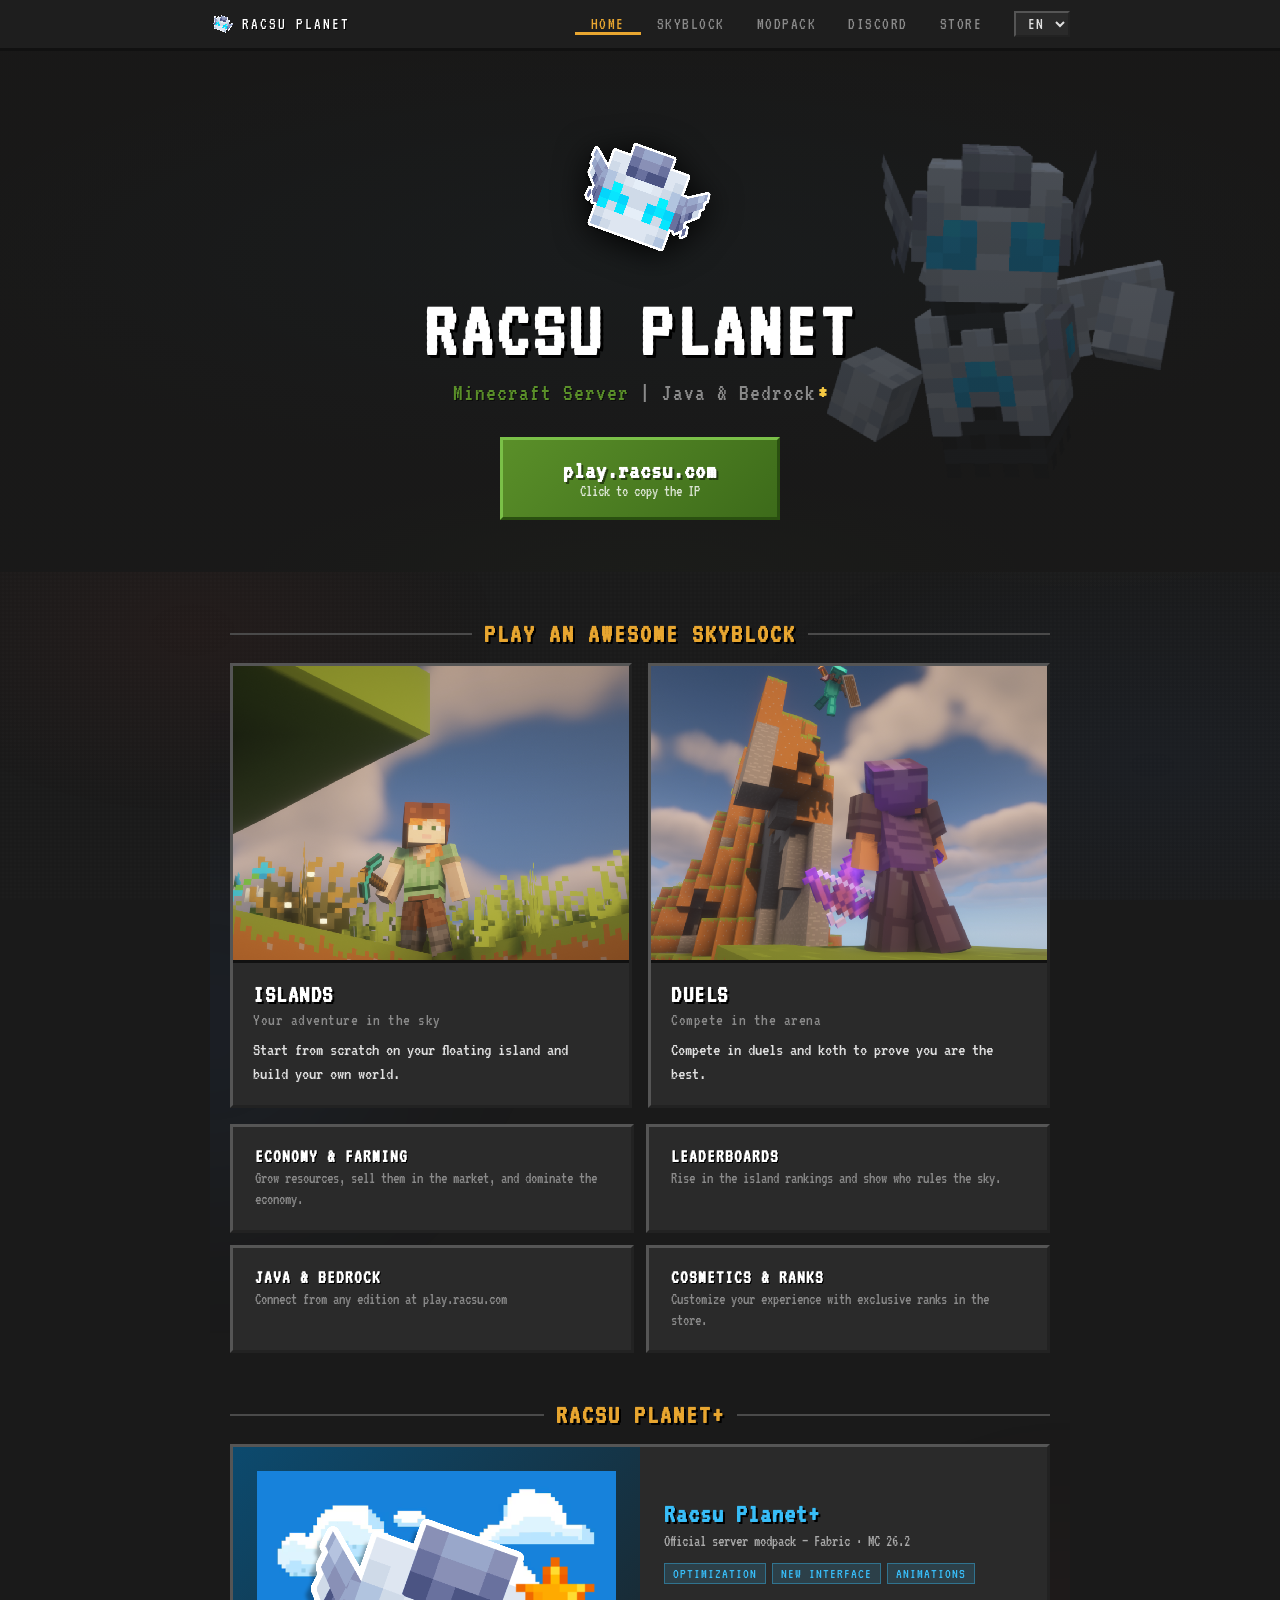
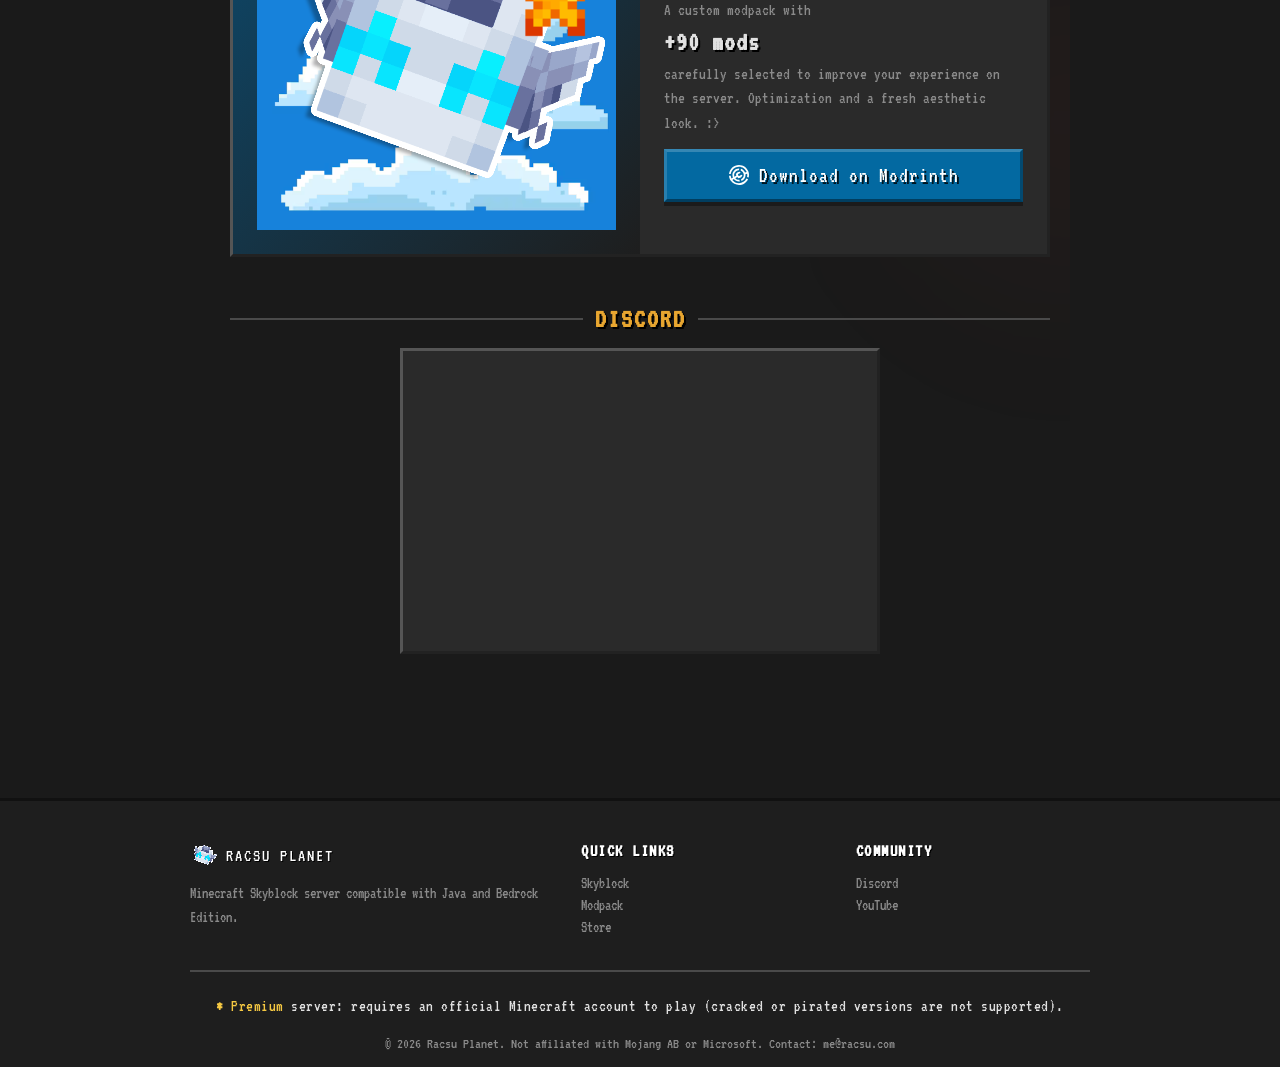
==== index.html @ 35516744 "Servidor-Premium" ====
<!DOCTYPE html>
<html lang="es">

<head>
  <meta charset="UTF-8">
  <meta name="viewport" content="width=device-width, initial-scale=1.0">
  <title>Racsu Planet</title>
  <meta name="description"
    content="Racsu Planet - Servidor de Minecraft Skyblock. Compatible con Java y Bedrock Edition.">
  <link rel="icon" href="resources/logo.png" type="image/png" sizes="32x32">
  <link href="https://fonts.googleapis.com/css2?family=VT323&display=swap" rel="stylesheet">

  <style>
    /* ─── MINECRAFT OREUI DESIGN SYSTEM ─── */
    :root {
      --ore-bg: #1a1a1a;
      --ore-panel: #2a2a2a;
      --ore-panel-light: #3a3a3a;
      --ore-panel-dark: #1e1e1e;
      --ore-border: #4a4a4a;
      --ore-border-dark: #111111;
      --ore-green: #5a8f29;
      --ore-green-hover: #6aaf32;
      --ore-green-dark: #3d6b1a;
      --ore-red: #c13b2a;
      --ore-red-hover: #d4483a;
      --ore-orange: #e8a630;
      --ore-gold: #f5c842;
      --ore-blue: #5865F2;
      --ore-sky: #38bdf8;
      --ore-sky-dark: #0ea5e9;
      --ore-text: #e0e0e0;
      --ore-text-dim: #8a8a8a;
      --ore-text-bright: #ffffff;
      --ore-shadow: rgba(0, 0, 0, 0.5);
    }

    html {
      scroll-behavior: smooth;
      scroll-padding-top: 60px;
      overflow-x: hidden;
      width: 100%;
    }

    * {
      margin: 0;
      padding: 0;
      box-sizing: border-box;
    }

    body {
      background: var(--ore-bg);
      color: var(--ore-text);
      font-family: 'VT323', monospace;
      min-height: 100vh;
      overflow-x: hidden;
      width: 100%;
      image-rendering: pixelated;
    }

    /* ─── PIXELATED GRID OVERLAY ─── */
    body::before {
      content: '';
      position: fixed;
      inset: 0;
      background:
        repeating-linear-gradient(0deg, transparent, transparent 2px, rgba(255, 255, 255, 0.008) 2px, rgba(255, 255, 255, 0.008) 4px),
        repeating-linear-gradient(90deg, transparent, transparent 2px, rgba(255, 255, 255, 0.008) 2px, rgba(255, 255, 255, 0.008) 4px);
      z-index: 0;
      pointer-events: none;
    }

    /* ─── AMBIENT COLOR GLOWS ─── */
    body::after {
      content: '';
      position: fixed;
      inset: 0;
      background:
        radial-gradient(ellipse 45% 35% at 10% 20%, rgba(56, 130, 248, 0.06) 0%, transparent 70%),
        radial-gradient(ellipse 40% 30% at 85% 45%, rgba(245, 200, 66, 0.05) 0%, transparent 70%),
        radial-gradient(ellipse 35% 30% at 15% 70%, rgba(220, 60, 40, 0.045) 0%, transparent 70%),
        radial-gradient(ellipse 50% 40% at 90% 85%, rgba(56, 130, 248, 0.04) 0%, transparent 70%);
      z-index: 0;
      pointer-events: none;
    }

    /* NAV BAR */
    .navbar {
      background: var(--ore-panel-dark);
      border-bottom: 3px solid var(--ore-border-dark);
      position: sticky;
      top: 0;
      z-index: 100;
    }

    .navbar-inner {
      display: flex;
      align-items: center;
      height: 48px;
      max-width: 900px;
      margin: 0 auto;
      padding: 0 20px;
    }

    .navbar-logo {
      display: flex;
      align-items: center;
      gap: 8px;
      padding: 0;
      text-decoration: none;
    }

    .navbar-logo img {
      width: 24px;
      height: 24px;
      object-fit: contain;
      image-rendering: pixelated;
    }

    .navbar-logo span {
      font-size: 1.05rem;
      color: var(--ore-text-bright);
      text-transform: uppercase;
      letter-spacing: 2px;
      text-shadow: 1px 1px 0 #000;
    }

    .nav-links {
      display: flex;
      align-items: center;
      gap: 0;
      margin-left: auto;
    }

    .nav-link {
      display: flex;
      align-items: center;
      padding: 0 16px;
      font-family: 'VT323', monospace;
      font-size: 1.05rem;
      color: var(--ore-text-dim);
      text-decoration: none;
      text-transform: uppercase;
      letter-spacing: 1.5px;
      border-bottom: 3px solid transparent;
      transition: color 0.1s, border-color 0.1s;
      margin-bottom: -3px;
    }

    .nav-link:hover {
      color: var(--ore-text-bright);
    }

    .nav-link.active {
      color: var(--ore-orange);
      border-bottom-color: var(--ore-orange);
    }



    /* HERO  */
    .hero {
      position: relative;
      z-index: 1;
      text-align: center;
      padding: 72px 20px 52px;
      overflow: hidden;
      animation: fadeIn .5s ease both;
      background: url('resources/banner.png') center center / cover no-repeat;
    }

    /* Dark overlay so text stays readable over the banner */
    .hero::before {
      content: '';
      position: absolute;
      inset: 0;
      background:
        linear-gradient(180deg, rgba(26, 26, 26, 0.55) 0%, rgba(26, 26, 26, 0.75) 100%),
        radial-gradient(ellipse 80% 60% at 50% 40%, rgba(56, 189, 248, 0.06) 0%, transparent 70%),
        radial-gradient(ellipse 50% 30% at 50% 100%, rgba(90, 143, 41, 0.1) 0%, transparent 60%);
      pointer-events: none;
      z-index: 0;
    }

    .hero>* {
      position: relative;
      z-index: 1;
    }

    .logo-wrap {
      display: inline-block;
      width: 150px;
      height: 150px;
      margin-bottom: 18px;
    }

    .logo-wrap img {
      width: 100%;
      height: 100%;
      object-fit: contain;
      filter: drop-shadow(0 4px 16px rgba(0, 0, 0, 0.9));
      animation: float 3.5s ease-in-out infinite;
    }

    @keyframes float {

      0%,
      100% {
        transform: translateY(0)
      }

      50% {
        transform: translateY(-8px)
      }
    }

    .hero h1 {
      font-size: clamp(3.2rem, 11vw, 5rem);
      text-transform: uppercase;
      color: var(--ore-text-bright);
      text-shadow: 3px 3px 0 #000, 1px 1px 0 #000;
      letter-spacing: 4px;
      line-height: 1;
    }

    .hero-mode {
      display: inline-block;
      margin-top: 10px;
      padding: 3px 12px;
      background: rgba(56, 189, 248, 0.15);
      border: 2px solid var(--ore-sky);
      color: var(--ore-sky);
      font-size: 1.2rem;
      text-transform: uppercase;
      letter-spacing: 3px;
      text-shadow: 1px 1px 0 rgba(0, 0, 0, 0.6);
    }

    .hero .tagline {
      font-size: 1.5rem;
      color: var(--ore-text-dim);
      margin-top: 10px;
      letter-spacing: 1px;
    }

    .hero .tagline .hl {
      color: var(--ore-green);
      text-shadow: 1px 1px 0 rgba(0, 0, 0, 0.5);
    }

    .hero .tagline .hl-star {
      color: var(--ore-gold);
      font-size: 1.4rem;
      margin-left: 2px;
      vertical-align: text-top;
      text-decoration: none;
      display: inline-block;
      cursor: pointer;
      line-height: 1;
      transition: transform 0.15s, color 0.15s;
    }

    .hero .tagline .hl-star:hover {
      color: #fff;
      transform: scale(1.25);
    }

    .footer-disclaimer {
      font-size: 1.05rem;
      color: var(--ore-text);
      margin-bottom: 10px;
      letter-spacing: 0.5px;
      line-height: 1.4;
      padding: 6px 12px;
      display: inline-block;
      border: 1px solid transparent;
      transition: background-color 0.3s, border-color 0.3s;
    }

    .footer-disclaimer:target {
      background: rgba(245, 200, 66, 0.1);
      border-color: rgba(245, 200, 66, 0.4);
      color: var(--ore-text-bright);
    }

    .hl-star {
      color: var(--ore-gold);
      font-weight: bold;
    }

    .hl-gold {
      color: var(--ore-gold);
    }

    /* ─── HERO CTA BUTTONS ─── */
    .hero-btns {
      display: flex;
      flex-direction: column;
      align-items: center;
      gap: 12px;
      margin-top: 32px;
    }

    /* ─── MINECRAFT BUTTONS ─── */
    .mc-btn {
      display: inline-flex;
      align-items: center;
      justify-content: center;
      gap: 10px;
      padding: 13px 28px;
      min-width: 280px;
      font-family: 'VT323', monospace;
      font-size: 1.35rem;
      color: var(--ore-text-bright);
      text-decoration: none;
      text-shadow: 2px 2px 0 rgba(0, 0, 0, 0.8);
      letter-spacing: 1px;
      cursor: pointer;
      border: 3px solid;
      border-top-color: rgba(255, 255, 255, 0.2);
      border-left-color: rgba(255, 255, 255, 0.15);
      border-right-color: rgba(0, 0, 0, 0.3);
      border-bottom-color: rgba(0, 0, 0, 0.4);
      box-shadow: 0 4px 0 rgba(0, 0, 0, 0.35);
      position: relative;
      transition: filter 0.1s, transform 0.1s, box-shadow 0.1s;
    }

    .mc-btn:hover {
      filter: brightness(1.2);
      transform: translateY(-1px);
      box-shadow: 0 5px 0 rgba(0, 0, 0, 0.35);
    }

    .mc-btn:hover::after {
      content: '';
      position: absolute;
      inset: -4px;
      border: 2px solid rgba(255, 255, 255, 0.55);
      pointer-events: none;
    }

    .mc-btn:active {
      transform: translateY(3px);
      box-shadow: 0 1px 0 rgba(0, 0, 0, 0.3);
    }

    .mc-btn svg {
      width: 20px;
      height: 20px;
      flex-shrink: 0;
    }

    .mc-btn.green {
      background: var(--ore-green);
    }

    .mc-btn.green:hover {
      background: var(--ore-green-hover);
    }


    .mc-btn.sky-btn {
      background: #0369a1;
    }

    .mc-btn.sky-btn:hover {
      background: #0284c7;
    }

    .btn-secondary {
      font-size: 1.1rem;
      color: var(--ore-text-dim);
      text-decoration: none;
      letter-spacing: 1px;
      text-transform: uppercase;
      transition: color 0.15s;
      display: inline-flex;
      align-items: center;
      gap: 6px;
    }

    .btn-secondary:hover {
      color: var(--ore-text);
    }

    /* ─── PAGE WRAPPER ─── */
    .page-body {
      position: relative;
      z-index: 1;
      max-width: 860px;
      margin: 0 auto;
      padding: 0 20px 72px;
      overflow-x: hidden;
    }

    /* Scrolling gradient accents on the page content */
    .page-body::before,
    .page-body::after {
      content: '';
      position: absolute;
      width: 500px;
      height: 500px;
      border-radius: 50%;
      pointer-events: none;
      z-index: -1;
      filter: blur(80px);
    }

    .page-body::before {
      top: 200px;
      left: -250px;
      background: radial-gradient(circle, rgba(56, 130, 248, 0.08) 0%, transparent 70%);
    }

    .page-body::after {
      top: 900px;
      right: -250px;
      background: radial-gradient(circle, rgba(220, 60, 40, 0.06) 0%, transparent 70%);
    }

    /* ─── SECTION ─── */
    .section {
      margin-top: 48px;
      animation: fadeIn .5s ease both;
    }

    .section-header {
      display: flex;
      align-items: center;
      gap: 12px;
      margin-bottom: 16px;
    }

    .section-header .line {
      flex: 1;
      height: 2px;
      background: var(--ore-border);
    }

    .section-header h2 {
      font-size: 1.7rem;
      text-transform: uppercase;
      color: var(--ore-orange);
      text-shadow: 2px 2px 0 #000;
      letter-spacing: 2px;
      white-space: nowrap;
    }

    /* ─── ORE PANEL ─── */
    .ore-panel {
      background: var(--ore-panel);
      border: 3px solid var(--ore-border);
      border-top-color: #555;
      border-left-color: #555;
      border-right-color: #222;
      border-bottom-color: #222;
      position: relative;
    }

    .ore-panel::before {
      content: '';
      position: absolute;
      inset: 0;
      border: 1px solid rgba(255, 255, 255, 0.04);
      pointer-events: none;
    }

    /* ─── CONNECT CARD ─── */
    .connect-card {
      background: linear-gradient(135deg, var(--ore-green) 0%, var(--ore-green-dark) 100%);
      border: 3px solid;
      border-top-color: #7ac048;
      border-left-color: #7ac048;
      border-right-color: #2a5010;
      border-bottom-color: #2a5010;
      padding: 18px 22px;
      width: min(100%, 280px);
      display: flex;
      align-items: center;
      justify-content: center;
      gap: 16px;
      cursor: copy;
      position: relative;
      transition: filter 0.15s;
    }

    .connect-card:hover {
      filter: brightness(1.08);
    }

    .connect-card:hover::after {
      content: '';
      position: absolute;
      inset: -2px;
      border: 2px solid rgba(255, 255, 255, 0.5);
      pointer-events: none;
    }

    .connect-card .cc-icon {
      width: 52px;
      height: 52px;
      background: rgba(0, 0, 0, 0.25);
      border: 2px solid rgba(0, 0, 0, 0.3);
      display: flex;
      align-items: center;
      justify-content: center;
      flex-shrink: 0;
    }

    .connect-card .cc-icon svg {
      width: 28px;
      height: 28px;
      color: #fff;
    }

    .connect-card .cc-info {
      text-align: center;
    }

    .connect-card .cc-info strong {
      display: block;
      align-items: center;
      font-size: 1.6rem;
      color: #fff;
      text-shadow: 2px 2px 0 rgba(0, 0, 0, 0.5);
      letter-spacing: 1px;
    }

    .connect-card .cc-info span {
      font-size: 1rem;
      color: rgba(255, 255, 255, 0.8);
    }

    .mc-tooltip {
      text-align: center;
      font-size: 1rem;
      color: var(--ore-text-dim);
      margin-top: 10px;
      letter-spacing: 0.5px;
    }

    /* ─── FEATURES GRID (2-col on desktop) ─── */
    .main-features-grid {
      display: grid;
      grid-template-columns: 1fr 1fr;
      gap: 16px;
      margin-bottom: 16px;
    }

    @media(max-width: 768px) {
      .main-features-grid {
        grid-template-columns: 1fr;
      }
    }

    .main-feat-card {
      background: var(--ore-panel);
      border: 3px solid;
      border-top-color: #555;
      border-left-color: #555;
      border-right-color: #222;
      border-bottom-color: #222;
      padding: 0;
      display: flex;
      flex-direction: column;
      overflow: hidden;
      transition: transform 0.2s, filter 0.2s;
      position: relative;
    }

    .main-feat-card:hover {
      transform: translateY(-2px);
      filter: brightness(1.08);
    }

    .main-feat-card:hover::after {
      content: '';
      position: absolute;
      inset: -4px;
      border: 2px solid rgba(255, 255, 255, 0.45);
      pointer-events: none;
    }

    .main-feat-image {
      width: 100%;
      height: auto;
      aspect-ratio: 4/3;
      flex-shrink: 0;
      border-bottom: 3px solid var(--ore-border-dark);
      background: #111;
      overflow: hidden;
    }

    .main-feat-image img {
      width: 100%;
      height: 100%;
      object-fit: cover;
      object-position: center;
      transition: transform 0.3s;
    }

    .main-feat-card:hover .main-feat-image img {
      transform: scale(1.05);
    }

    .main-feat-text {
      padding: 18px 20px;
      display: flex;
      flex-direction: column;
      gap: 2px;
    }

    .main-feat-text strong {
      display: block;
      font-size: 1.6rem;
      color: var(--ore-text-bright);
      text-transform: uppercase;
      letter-spacing: 1.5px;
      text-shadow: 2px 2px 0 #000;
      line-height: 1.1;
    }

    .main-feat-subtitle {
      display: block;
      font-size: 1.05rem;
      color: var(--ore-text-dim);
      letter-spacing: 0.5px;
      line-height: 1.1;
      margin-bottom: 6px;
    }

    .main-feat-desc {
      display: block;
      font-size: 1.15rem;
      color: var(--ore-text);
      line-height: 1.35;
    }

    @media(max-width: 600px) {
      .main-feat-image {
        aspect-ratio: 4/3;
      }
    }

    .features-grid {
      display: grid;
      grid-template-columns: 1fr 1fr;
      gap: 12px;
    }

    @media(max-width:560px) {
      .features-grid {
        grid-template-columns: 1fr;
      }
    }

    .feat-card {
      background: var(--ore-panel);
      border: 3px solid;
      border-top-color: #555;
      border-left-color: #555;
      border-right-color: #222;
      border-bottom-color: #222;
      padding: 20px 22px;
      display: flex;
      align-items: flex-start;
      gap: 0;
    }

    .feat-icon {
      width: 40px;
      height: 40px;
      flex-shrink: 0;
      display: flex;
      align-items: center;
      justify-content: center;
      background: rgba(0, 0, 0, 0.25);
      border: 2px solid rgba(255, 255, 255, 0.06);
      font-size: 1.3rem;
    }

    .feat-text strong {
      display: block;
      font-size: 1.2rem;
      color: var(--ore-text-bright);
      text-transform: uppercase;
      letter-spacing: 1px;
      text-shadow: 1px 1px 0 #000;
    }

    .feat-text span {
      display: block;
      font-size: 1rem;
      color: var(--ore-text-dim);
      margin-top: 2px;
      line-height: 1.3;
    }

    /* ─── MODPACK CARD ─── */
    .modpack-card {
      background: var(--ore-panel);
      border: 3px solid;
      border-top-color: #555;
      border-left-color: #555;
      border-right-color: #222;
      border-bottom-color: #222;
      overflow: hidden;
      display: grid;
      grid-template-columns: 1fr 1fr;
    }

    @media(max-width:600px) {
      .modpack-card {
        grid-template-columns: 1fr;
      }
    }

    .modpack-image {
      position: relative;
      overflow: hidden;
      background: linear-gradient(135deg, #0c4a6e 0%, #1e1e1e 100%);
      min-height: 240px;
    }

    .modpack-image img {
      width: 100%;
      height: 100%;
      object-fit: contain;
      image-rendering: pixelated;
      display: block;
      padding: 24px;
    }

    .modpack-content {
      padding: 24px;
      display: flex;
      flex-direction: column;
      justify-content: center;
      gap: 14px;
    }

    .modpack-content strong {
      display: block;
      font-size: 1.7rem;
      color: var(--ore-sky);
      text-shadow: 2px 2px 0 #000;
      letter-spacing: 1px;
    }

    .modpack-content .modpack-subtitle {
      font-size: 1rem;
      color: rgba(255, 255, 255, 0.6);
      display: block;
      margin-top: -8px;
    }

    .modpack-tags {
      display: flex;
      flex-wrap: wrap;
      gap: 6px;
    }

    .modpack-tag {
      display: inline-block;
      padding: 2px 8px;
      background: rgba(56, 189, 248, 0.15);
      border: 1px solid rgba(56, 189, 248, 0.4);
      color: var(--ore-sky);
      font-size: 0.9rem;
      text-transform: uppercase;
      letter-spacing: 1px;
    }

    .modpack-content p {
      font-size: 1.05rem;
      color: var(--ore-text-dim);
      line-height: 1.45;
    }

    .modpack-content .mc-btn {
      min-width: unset;
      width: 100%;
    }

    /* ─── DISCORD SECTION ─── */
    .discord-layout {
      display: flex;
      justify-content: center;
      max-width: 100%;
      margin: 0 auto;
    }

    .discord-embed-wrap {
      width: 100%;
      max-width: 480px;
      background: var(--ore-panel);
      border: 3px solid;
      border-top-color: #555;
      border-left-color: #555;
      border-right-color: #222;
      border-bottom-color: #222;
      overflow: hidden;
    }

    .discord-embed-wrap iframe {
      width: 100%;
      height: 300px;
      border: none;
      display: block;
    }

    /* ─── FOOTER ─── */
    .site-footer {
      position: relative;
      z-index: 2;
      background: var(--ore-panel-dark);
      border-top: 3px solid var(--ore-border-dark);
      margin-top: 72px;
      padding: 40px 20px 0;
    }

    .footer-inner {
      max-width: 900px;
      margin: 0 auto;
      display: grid;
      grid-template-columns: 1.5fr 1fr 1fr;
      gap: 40px;
    }

    @media(max-width:768px) {
      .footer-inner {
        grid-template-columns: 1fr;
        gap: 28px;
      }
    }

    .footer-brand {
      display: flex;
      flex-direction: column;
      gap: 12px;
    }

    .footer-logo {
      display: flex;
      align-items: center;
      gap: 8px;
      text-decoration: none;
    }

    .footer-logo img {
      width: 28px;
      height: 28px;
      object-fit: contain;
      image-rendering: pixelated;
    }

    .footer-logo span {
      font-size: 1.15rem;
      color: var(--ore-text-bright);
      text-transform: uppercase;
      letter-spacing: 2px;
      text-shadow: 1px 1px 0 #000;
    }

    .footer-brand p {
      font-size: 1rem;
      color: var(--ore-text-dim);
      line-height: 1.5;
    }

    .footer-col h3 {
      font-size: 1.15rem;
      color: var(--ore-text-bright);
      text-transform: uppercase;
      letter-spacing: 1.5px;
      text-shadow: 1px 1px 0 #000;
      margin-bottom: 12px;
    }

    .footer-col a {
      display: block;
      font-size: 1rem;
      color: var(--ore-text-dim);
      text-decoration: none;
      padding: 3px 0;
      transition: color 0.15s;
    }

    .footer-col a:hover {
      color: var(--ore-green);
    }

    .footer-bottom {
      max-width: 900px;
      margin: 0 auto;
      margin-top: 32px;
      padding: 16px 0;
      border-top: 2px solid var(--ore-border);
      text-align: center;
      font-size: 0.95rem;
      color: var(--ore-text-dim);
    }

    /* ─── ANIMATIONS ─── */
    @keyframes fadeIn {
      from {
        opacity: 0;
        transform: translateY(12px);
      }

      to {
        opacity: 1;
        transform: translateY(0);
      }
    }

    .delay-1 {
      animation-delay: .1s;
    }

    .delay-2 {
      animation-delay: .2s;
    }

    .delay-3 {
      animation-delay: .3s;
    }

    .delay-4 {
      animation-delay: .4s;
    }

    .delay-5 {
      animation-delay: .5s;
    }

    /* ─── RESPONSIVE NAV ─── */
    @media(max-width:620px) {
      .nav-links .nav-link {
        padding: 0 8px;
        font-size: 0.9rem;
      }

      .hero {
        padding: 52px 16px 36px;
      }

      .mc-btn {
        min-width: 240px;
        font-size: 1.2rem;
      }

      .modpack-stats {
        gap: 14px;
      }

      .section-header h2 {
        font-size: 1.35rem;
        white-space: normal;
        text-align: center;
      }
    }

    @media(max-width:540px) {
      .nav-links {
        display: none;
      }
    }

    /* ─── LANGUAGE SELECTOR ─── */
    .lang-selector-container {
      display: flex;
      align-items: center;
      margin-left: 16px;
    }

    .lang-select {
      background: var(--ore-panel);
      border: 2px solid var(--ore-border);
      border-top-color: #555;
      border-left-color: #555;
      border-right-color: #222;
      border-bottom-color: #222;
      color: var(--ore-text);
      font-family: 'VT323', monospace;
      font-size: 1.05rem;
      padding: 2px 8px;
      cursor: pointer;
      outline: none;
      text-transform: uppercase;
      letter-spacing: 1px;
      transition: border-color 0.1s, background-color 0.1s;
    }

    .lang-select:hover {
      border-color: var(--ore-orange);
      background: var(--ore-panel-light);
      color: var(--ore-text-bright);
    }

    .lang-select:focus {
      border-color: var(--ore-gold);
    }

    .lang-select option {
      background: var(--ore-panel-dark);
      color: var(--ore-text);
    }

    @media(max-width:540px) {
      .lang-selector-container {
        margin-left: auto;
      }
    }
  </style>
</head>

<body>

  <!-- ═══ NAVBAR ═══ -->
  <nav class="navbar">
    <div class="navbar-inner">
      <a class="navbar-logo" href="#">
        <img src="resources/logo.png" alt="Racsu Planet">
        <span>Racsu Planet</span>
      </a>
      <div class="nav-links">
        <a class="nav-link active" href="#" data-i18n="nav_home">Inicio</a>
        <a class="nav-link" href="#skyblock" data-i18n="nav_skyblock">Skyblock</a>
        <a class="nav-link" href="#modpack" data-i18n="nav_modpack">Modpack</a>
        <a class="nav-link" href="#discord" data-i18n="nav_discord">Discord</a>
        <a class="nav-link" href="https://tienda.racsu.com" target="_blank" data-i18n="nav_store">Tienda</a>
      </div>
      <div class="lang-selector-container">
        <select id="lang-select" class="lang-select" onchange="changeLanguage(this.value)"
          aria-label="Language selector">
          <option value="es">ES</option>
          <option value="en">EN</option>
          <option value="pt">PT</option>
        </select>
      </div>
    </div>
  </nav>

  <!-- ═══ HERO ═══ -->
  <div class="hero">
    <div class="logo-wrap">
      <img src="resources/logo.png" alt="Logo Racsu Planet">
    </div>
    <h1>Racsu Planet</h1>
    <p class="tagline" data-i18n="hero_tagline" data-i18n-html="true"><span class="hl">Servidor de Minecraft</span> |
      Java &amp; Bedrock<a href="#disclaimer" class="hl-star" title="Ver aclaración">*</a></p>

    <div class="hero-btns">
      <div class="connect-card" onclick="copyIP()" id="connect-card">
        <div class="cc-info">
          <strong>play.racsu.com</strong>
          <span id="ip-text" data-i18n="hero_ip_text">Click para copiar la IP</span>
        </div>
      </div>
    </div>
  </div>

  <!-- ═══ PAGE BODY ═══ -->
  <div class="page-body">

    <!-- ═══ SKYBLOCK FEATURES ═══ -->
    <div class="section delay-1" id="skyblock" style="animation: fadeIn .5s .1s ease both;">
      <div class="section-header">
        <span class="line"></span>
        <h2 data-i18n="skyblock_title">Juega un Skyblock Asombroso</h2>
        <span class="line"></span>
      </div>

      <!-- Main Game Modes (Islas & Duelos) -->
      <div class="main-features-grid">
        <div class="main-feat-card">
          <div class="main-feat-image">
            <img src="resources/islas.png" alt="Islas">
          </div>
          <div class="main-feat-text">
            <strong data-i18n="feat_islands_title">Islas</strong>
            <span class="main-feat-subtitle" data-i18n="feat_islands_subtitle">Tu aventura en el cielo</span>
            <span class="main-feat-desc" data-i18n="feat_islands_desc">Empieza desde cero en tu isla flotante y
              construye tu propio mundo.</span>
          </div>
        </div>

        <div class="main-feat-card">
          <div class="main-feat-image">
            <img src="resources/duelos.png" alt="Duelos">
          </div>
          <div class="main-feat-text">
            <strong data-i18n="feat_duels_title">Duelos</strong>
            <span class="main-feat-subtitle" data-i18n="feat_duels_subtitle">Compite en la arena</span>
            <span class="main-feat-desc" data-i18n="feat_duels_desc">Compite en los duelos y en el koth para demostrar
              que eres el mejor.</span>
          </div>
        </div>
      </div>

      <!-- Other Features -->
      <div class="features-grid">
        <div class="feat-card">
          <div class="feat-text">
            <strong data-i18n="feat_grid1_title">Economía y Farming</strong>
            <span data-i18n="feat_grid1_desc">Cultiva recursos, vendelos en el mercado y domina la economía.</span>
          </div>
        </div>
        <div class="feat-card">
          <div class="feat-text">
            <strong data-i18n="feat_grid2_title">Clasificaciones</strong>
            <span data-i18n="feat_grid2_desc">Sube en el ranking de islas y demuestra quién manda en el cielo.</span>
          </div>
        </div>
        <div class="feat-card">
          <div class="feat-text">
            <strong data-i18n="feat_grid3_title">Java & Bedrock</strong>
            <span data-i18n="feat_grid3_desc">Conectate desde cualquier edición en play.racsu.com</span>
          </div>
        </div>
        <div class="feat-card">
          <div class="feat-text">
            <strong data-i18n="feat_grid4_title">Cosméticos y Rangos</strong>
            <span data-i18n="feat_grid4_desc">Personaliza tu experiencia con rangos exclusivos en la tienda.</span>
          </div>
        </div>
      </div>
    </div>
    <!-- ═══ MODPACK ═══ -->
    <div class="section delay-3" id="modpack" style="animation: fadeIn .5s .3s ease both;">
      <div class="section-header">
        <span class="line"></span>
        <h2>Racsu Planet+</h2>
        <span class="line"></span>
      </div>

      <div class="modpack-card">
        <div class="modpack-image">
          <img src="resources/logoMDR.png" alt="Racsu Planet+ icon">
        </div>
        <div class="modpack-content">
          <strong>Racsu Planet+</strong>
          <span class="modpack-subtitle" data-i18n="modpack_subtitle">Modpack oficial del servidor — Fabric · MC
            26.2</span>
          <div class="modpack-tags">
            <span class="modpack-tag" data-i18n="modpack_tag_opt">Optimización</span>
            <span class="modpack-tag" data-i18n="modpack_tag_ui">Nueva Interfaz</span>
            <span class="modpack-tag" data-i18n="modpack_tag_anim">Animaciones</span>
          </div>
          <p data-i18n="modpack_desc" data-i18n-html="true">
            Un pack de mods personalizado con <strong style="color:var(--ore-text);">+90 mods</strong> cuidadosamente
            seleccionados para mejorar tu experiencia en el servidor. Optimizacion y una refrescada estetica. :>
          </p>
          <a class="mc-btn sky-btn" href="https://modrinth.com/modpack/racsu-planet" target="_blank">
            <img src="resources/modrinth.svg" alt="Modrinth" width="20" height="20"
              style="filter:brightness(0) invert(1); flex-shrink:0;">
            <span data-i18n="modpack_download_text">Descargar en Modrinth</span>
          </a>
        </div>
      </div>
    </div>

    <!-- ═══ DISCORD ═══ -->
    <div class="section delay-4" id="discord" style="animation: fadeIn .5s .4s ease both;">
      <div class="section-header">
        <span class="line"></span>
        <h2>Discord</h2>
        <span class="line"></span>
      </div>

      <div class="discord-layout">
        <!-- Widget embed -->
        <div class="discord-embed-wrap">
          <iframe src="https://discord.com/widget?id=1261810581304770610&theme=dark" allowtransparency="true"
            frameborder="0" sandbox="allow-popups allow-popups-to-escape-sandbox allow-same-origin allow-scripts"
            title="Discord de Racsu Planet" data-i18n-title="discord_iframe_title"></iframe>
        </div>
      </div>
    </div>

  </div>

  </div><!-- /page-body -->

  <!-- ═══ FOOTER ═══ -->
  <footer class="site-footer">
    <div class="footer-inner">
      <div class="footer-brand">
        <a class="footer-logo" href="#">
          <img src="resources/logo.png" alt="Racsu Planet">
          <span>Racsu Planet</span>
        </a>
        <p data-i18n="footer_brand_desc">Servidor de Minecraft Skyblock compatible con Java y Bedrock Edition.</p>
      </div>
      <div class="footer-col">
        <h3 data-i18n="footer_links_title">Links Rápidos</h3>
        <a href="#skyblock" data-i18n="nav_skyblock">Skyblock</a>
        <a href="#modpack" data-i18n="nav_modpack">Modpack</a>
        <a href="https://tienda.racsu.com" target="_blank" data-i18n="nav_store">Tienda</a>
      </div>
      <div class="footer-col">
        <h3 data-i18n="footer_community_title">Comunidad</h3>
        <a href="https://discord.racsu.com" target="_blank">Discord</a>
        <a href="https://www.youtube.com/@RacsuPlanet" target="_blank">YouTube</a>
      </div>
    </div>
    <div class="footer-bottom">
      <p class="footer-disclaimer" id="disclaimer" data-i18n="footer_disclaimer" data-i18n-html="true"><span class="hl-star">*</span> Servidor <span class="hl-gold">Premium</span>: requiere una cuenta legal de Minecraft para jugar (no compatible con versiones crackeadas o pirateadas).</p>
      <p data-i18n="footer_copyright">© 2026 Racsu Planet. No afiliado con Mojang AB ni Microsoft. Contacto: me@racsu.com</p>
    </div>
  </footer>

  <script>
    const translations = {
      es: {
        meta_desc: "Racsu Planet - Servidor de Minecraft Skyblock. Compatible con Java y Bedrock Edition.",
        nav_home: "Inicio",
        nav_skyblock: "Skyblock",
        nav_modpack: "Modpack",
        nav_discord: "Discord",
        nav_store: "Tienda",
        hero_tagline: '<span class="hl">Servidor de Minecraft</span> | Java & Bedrock<a href="#disclaimer" class="hl-star" title="Ver aclaración">*</a>',
        hero_ip_text: "Click para copiar la IP",
        skyblock_title: "Juega un Skyblock Asombroso",
        feat_islands_title: "Islas",
        feat_islands_subtitle: "Tu aventura en el cielo",
        feat_islands_desc: "Empieza desde cero en tu isla flotante y construye tu propio mundo.",
        feat_duels_title: "Duelos",
        feat_duels_subtitle: "Compite en la arena",
        feat_duels_desc: "Compite en los duelos y en el koth para demostrar que eres el mejor.",
        feat_grid1_title: "Economía y Farming",
        feat_grid1_desc: "Cultiva recursos, vendelos en el mercado y domina la economía.",
        feat_grid2_title: "Clasificaciones",
        feat_grid2_desc: "Sube en el ranking de islas y demuestra quién manda en el cielo.",
        feat_grid3_title: "Java & Bedrock",
        feat_grid3_desc: "Conectate desde cualquier edición en play.racsu.com",
        feat_grid4_title: "Cosméticos y Rangos",
        feat_grid4_desc: "Personaliza tu experiencia con rangos exclusivos en la tienda.",
        modpack_subtitle: "Modpack oficial del servidor — Fabric · MC 26.2",
        modpack_tag_opt: "Optimización",
        modpack_tag_ui: "Nueva Interfaz",
        modpack_tag_anim: "Animaciones",
        modpack_desc: 'Un pack de mods personalizado con <strong style="color:var(--ore-text);">+90 mods</strong> cuidadosamente seleccionados para mejorar tu experiencia en el servidor. Optimizacion y una refrescada estetica. :>',
        modpack_download_text: "Descargar en Modrinth",
        discord_iframe_title: "Discord de Racsu Planet",
        footer_brand_desc: "Servidor de Minecraft Skyblock compatible con Java y Bedrock Edition.",
        footer_links_title: "Links Rápidos",
        footer_community_title: "Comunidad",
        footer_disclaimer: '<span class="hl-star">*</span> Servidor <span class="hl-gold">Premium</span>: requiere una cuenta legal de Minecraft para jugar (no compatible con versiones crackeadas o pirateadas).',
        footer_copyright: "© 2026 Racsu Planet. No afiliado con Mojang AB ni Microsoft. Contacto: me@racsu.com"
      },
      en: {
        meta_desc: "Racsu Planet - Minecraft Skyblock Server. Compatible with Java & Bedrock Edition.",
        nav_home: "Home",
        nav_skyblock: "Skyblock",
        nav_modpack: "Modpack",
        nav_discord: "Discord",
        nav_store: "Store",
        hero_tagline: '<span class="hl">Minecraft Server</span> | Java & Bedrock<a href="#disclaimer" class="hl-star" title="View clarification">*</a>',
        hero_ip_text: "Click to copy the IP",
        skyblock_title: "Play an Awesome Skyblock",
        feat_islands_title: "Islands",
        feat_islands_subtitle: "Your adventure in the sky",
        feat_islands_desc: "Start from scratch on your floating island and build your own world.",
        feat_duels_title: "Duels",
        feat_duels_subtitle: "Compete in the arena",
        feat_duels_desc: "Compete in duels and koth to prove you are the best.",
        feat_grid1_title: "Economy & Farming",
        feat_grid1_desc: "Grow resources, sell them in the market, and dominate the economy.",
        feat_grid2_title: "Leaderboards",
        feat_grid2_desc: "Rise in the island rankings and show who rules the sky.",
        feat_grid3_title: "Java & Bedrock",
        feat_grid3_desc: "Connect from any edition at play.racsu.com",
        feat_grid4_title: "Cosmetics & Ranks",
        feat_grid4_desc: "Customize your experience with exclusive ranks in the store.",
        modpack_subtitle: "Official server modpack — Fabric · MC 26.2",
        modpack_tag_opt: "Optimization",
        modpack_tag_ui: "New Interface",
        modpack_tag_anim: "Animations",
        modpack_desc: 'A custom modpack with <strong style="color:var(--ore-text);">+90 mods</strong> carefully selected to improve your experience on the server. Optimization and a fresh aesthetic look. :>',
        modpack_download_text: "Download on Modrinth",
        discord_iframe_title: "Racsu Planet Discord",
        footer_brand_desc: "Minecraft Skyblock server compatible with Java and Bedrock Edition.",
        footer_links_title: "Quick Links",
        footer_community_title: "Community",
        footer_disclaimer: '<span class="hl-star">*</span> <span class="hl-gold">Premium</span> server: requires an official Minecraft account to play (cracked or pirated versions are not supported).',
        footer_copyright: "© 2026 Racsu Planet. Not affiliated with Mojang AB or Microsoft. Contact: me@racsu.com"
      },
      pt: {
        meta_desc: "Racsu Planet - Servidor de Minecraft Skyblock. Compatível com Java e Bedrock Edition.",
        nav_home: "Início",
        nav_skyblock: "Skyblock",
        nav_modpack: "Modpack",
        nav_discord: "Discord",
        nav_store: "Loja",
        hero_tagline: '<span class="hl">Servidor de Minecraft</span> | Java & Bedrock<a href="#disclaimer" class="hl-star" title="Ver esclarecimento">*</a>',
        hero_ip_text: "Clique para copiar o IP",
        skyblock_title: "Jogue um Skyblock Incrível",
        feat_islands_title: "Ilhas",
        feat_islands_subtitle: "Sua aventura no céu",
        feat_islands_desc: "Comece do zero em sua ilha flutuante e construa seu próprio mundo.",
        feat_duels_title: "Duelos",
        feat_duels_subtitle: "Compita na arena",
        feat_duels_desc: "Compita em duelos e koth para provar que você é o melhor.",
        feat_grid1_title: "Economia e Farming",
        feat_grid1_desc: "Cultive recursos, venda-os no mercado e domine a economia.",
        feat_grid2_title: "Classificações",
        feat_grid2_desc: "Suba no ranking de ilhas e mostre quem manda no céu.",
        feat_grid3_title: "Java & Bedrock",
        feat_grid3_desc: "Conecte-se de cualquier edição em play.racsu.com",
        feat_grid4_title: "Cosméticos e Cargos",
        feat_grid4_desc: "Personalize sua experiência com cargos exclusivos na loja.",
        modpack_subtitle: "Modpack oficial del servidor — Fabric · MC 26.2",
        modpack_tag_opt: "Otimização",
        modpack_tag_ui: "Nova Interface",
        modpack_tag_anim: "Animações",
        modpack_desc: 'Um pack de mods personalizado com <strong style="color:var(--ore-text);">+90 mods</strong> cuidadosamente selecionados para melhorar sua experiência no servidor. Otimização e um visual estético renovado. :>',
        modpack_download_text: "Baixar no Modrinth",
        discord_iframe_title: "Discord do Racsu Planet",
        footer_brand_desc: "Servidor de Minecraft Skyblock compatível com Java e Bedrock Edition.",
        footer_links_title: "Links Rápidos",
        footer_community_title: "Comunidade",
        footer_disclaimer: '<span class="hl-star">*</span> Servidor <span class="hl-gold">Premium</span>: requer uma conta oficial de Minecraft para jogar (não compatível com versões piratas ou crackeadas).',
        footer_copyright: "© 2026 Racsu Planet. Não afiliado à Mojang AB ou Microsoft. Contato: me@racsu.com"
      }
    };

    const ipTexts = {
      es: { copied: "¡IP Copiada! ✔" },
      en: { copied: "IP Copied! ✔" },
      pt: { copied: "IP Copiado! ✔" }
    };

    function detectLanguage() {
      const saved = localStorage.getItem('preferred-lang');
      if (saved && ['es', 'en', 'pt'].includes(saved)) {
        return saved;
      }

      const browserLang = (navigator.language || navigator.userLanguage || 'es').toLowerCase();
      if (browserLang.startsWith('pt')) return 'pt';
      if (browserLang.startsWith('en')) return 'en';
      if (browserLang.startsWith('es')) return 'es';
      return 'es';
    }

    function updateLanguage(lang) {
      document.documentElement.lang = lang;
      localStorage.setItem('preferred-lang', lang);

      const select = document.getElementById('lang-select');
      if (select) select.value = lang;

      document.querySelectorAll('[data-i18n]').forEach(el => {
        const key = el.getAttribute('data-i18n');
        if (translations[lang] && translations[lang][key]) {
          if (el.hasAttribute('data-i18n-html')) {
            el.innerHTML = translations[lang][key];
          } else {
            el.textContent = translations[lang][key];
          }
        }
      });

      document.querySelectorAll('[data-i18n-title]').forEach(el => {
        const key = el.getAttribute('data-i18n-title');
        if (translations[lang] && translations[lang][key]) {
          el.setAttribute('title', translations[lang][key]);
        }
      });

      const descMeta = document.querySelector('meta[name="description"]');
      if (descMeta && translations[lang]['meta_desc']) {
        descMeta.setAttribute('content', translations[lang]['meta_desc']);
      }
    }

    function changeLanguage(lang) {
      updateLanguage(lang);
    }

    function copyIP() {
      const ip = "play.racsu.com";
      const currentLang = detectLanguage();
      navigator.clipboard.writeText(ip).then(() => {
        ['ip-text', 'ip-text-2'].forEach(id => {
          const el = document.getElementById(id);
          if (!el) return;
          const orig = el.innerText;
          el.innerText = ipTexts[currentLang]?.copied || "¡IP Copiada! ✔";
          el.style.color = "#ffffff";
          setTimeout(() => { el.innerText = orig; el.style.color = ""; }, 2000);
        });
      });
    }

    // Highlight active nav link on scroll
    const sections = document.querySelectorAll('#skyblock, #modpack, #discord');
    const navLinks = document.querySelectorAll('.nav-link');
    function updateNav() {
      const scrollY = window.scrollY;
      if (scrollY < 200) {
        navLinks.forEach(l => l.classList.toggle('active', l.getAttribute('href') === '#'));
        return;
      }
      let current = '';
      const navbarHeight = document.querySelector('.navbar').offsetHeight;
      sections.forEach(s => {
        const rect = s.getBoundingClientRect();
        if (rect.top <= navbarHeight + 60) current = s.id;
      });
      navLinks.forEach(l => {
        const href = l.getAttribute('href');
        l.classList.toggle('active', current ? href === '#' + current : href === '#');
      });
    }
    window.addEventListener('scroll', updateNav, { passive: true });

    // Initial Setup
    const initialLang = detectLanguage();
    updateLanguage(initialLang);
    updateNav();
  </script>
</body>

</html>
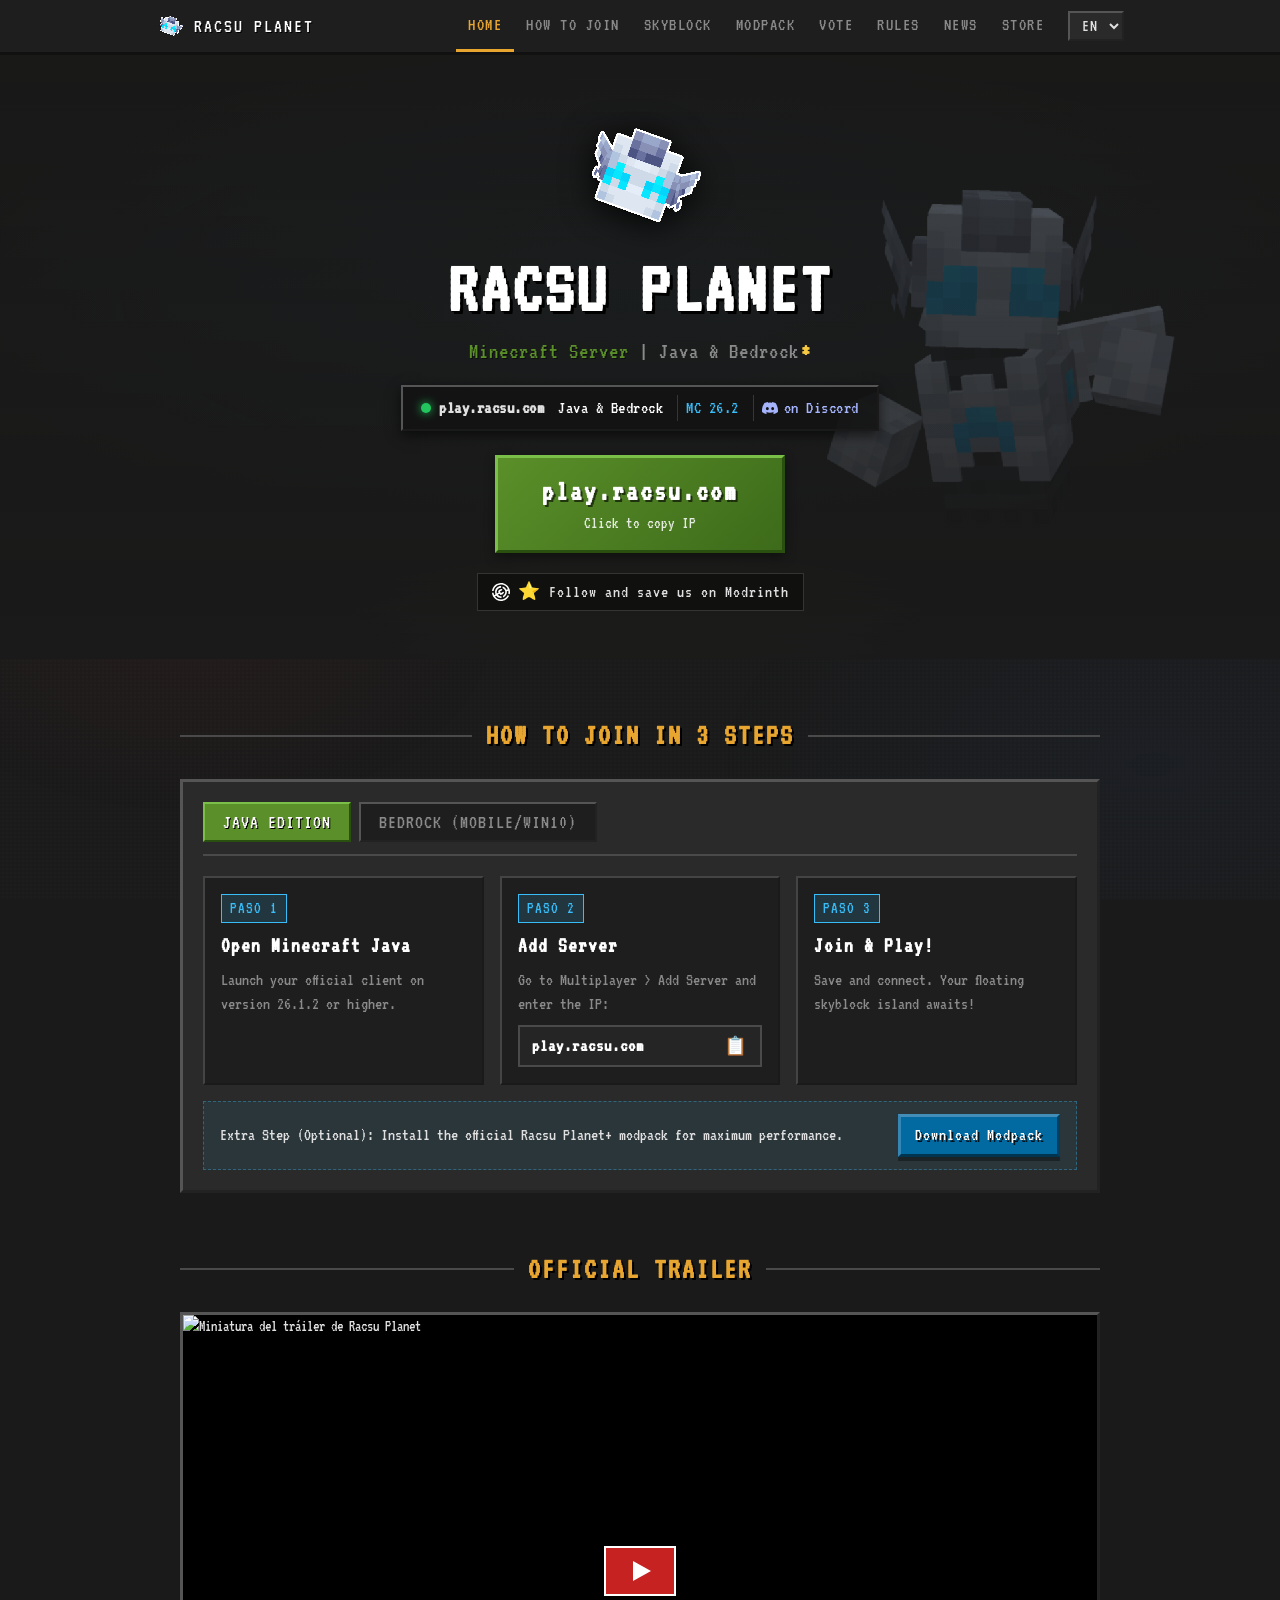
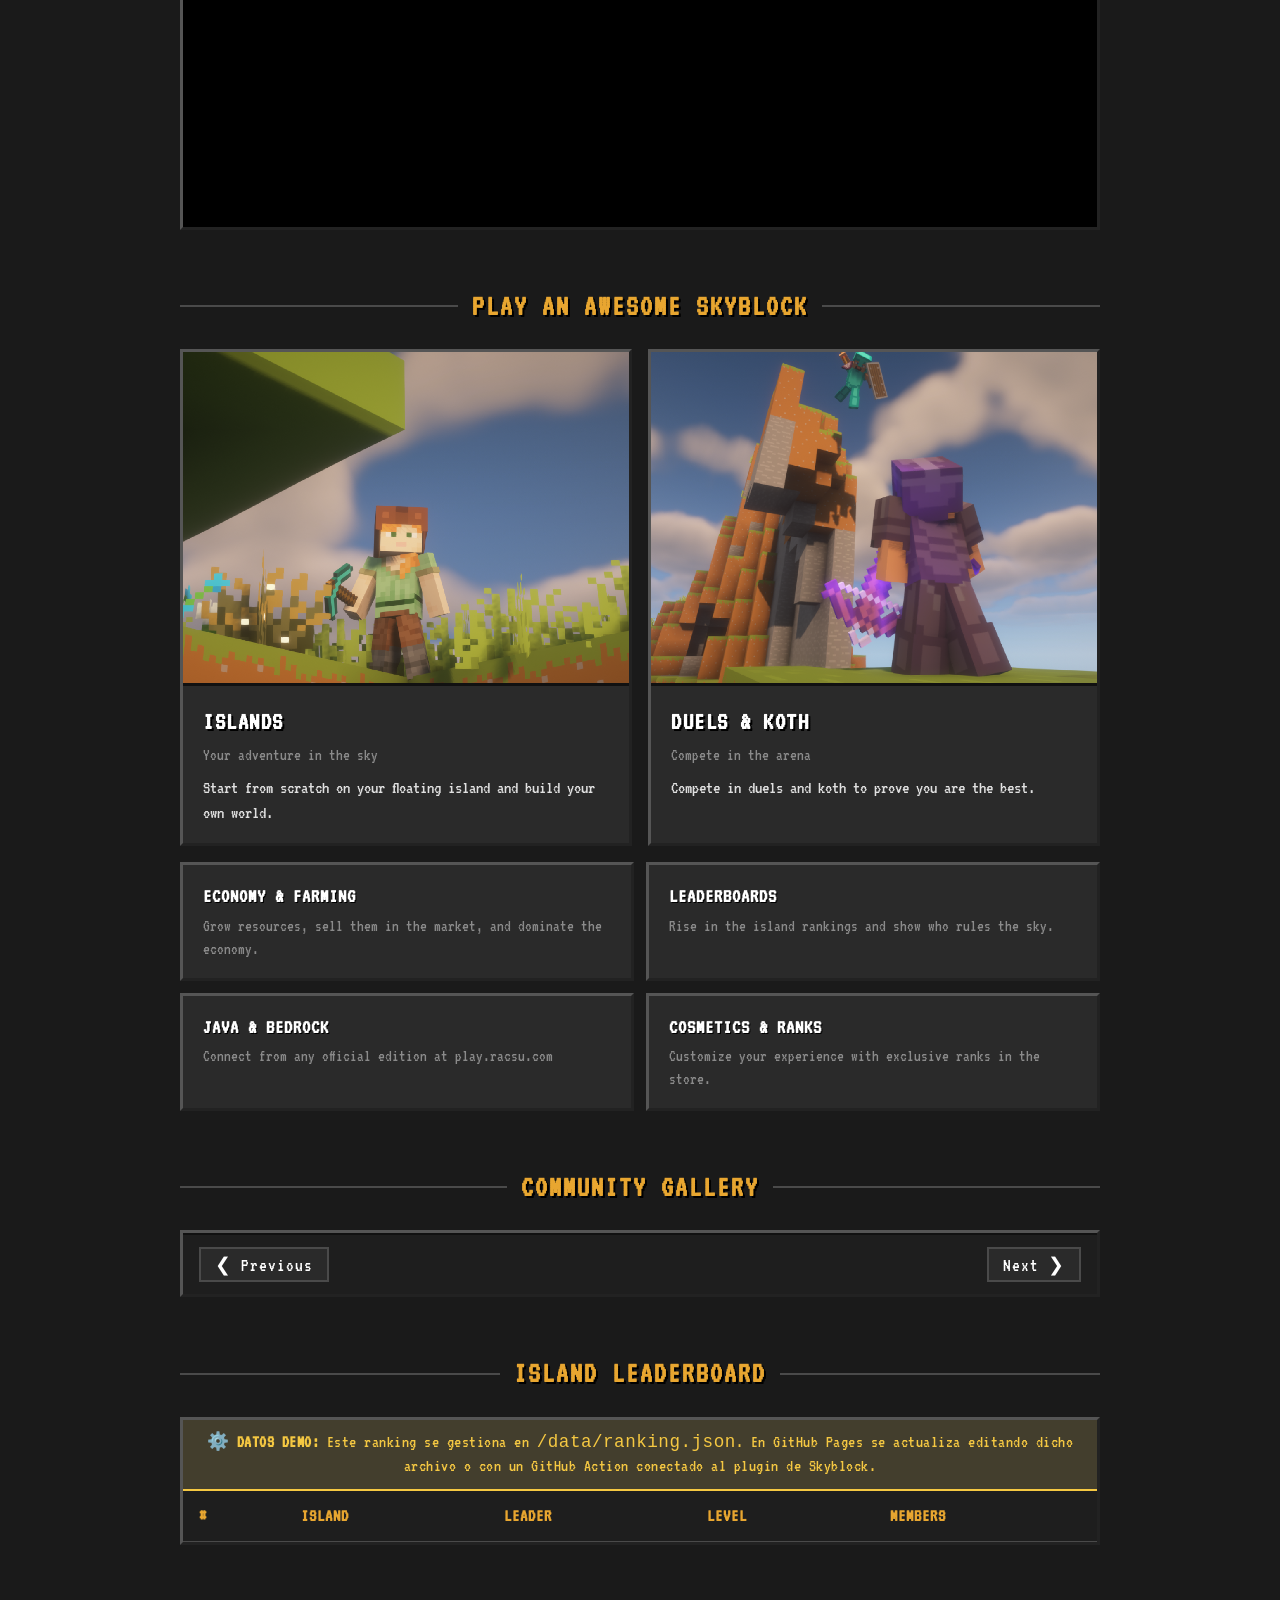
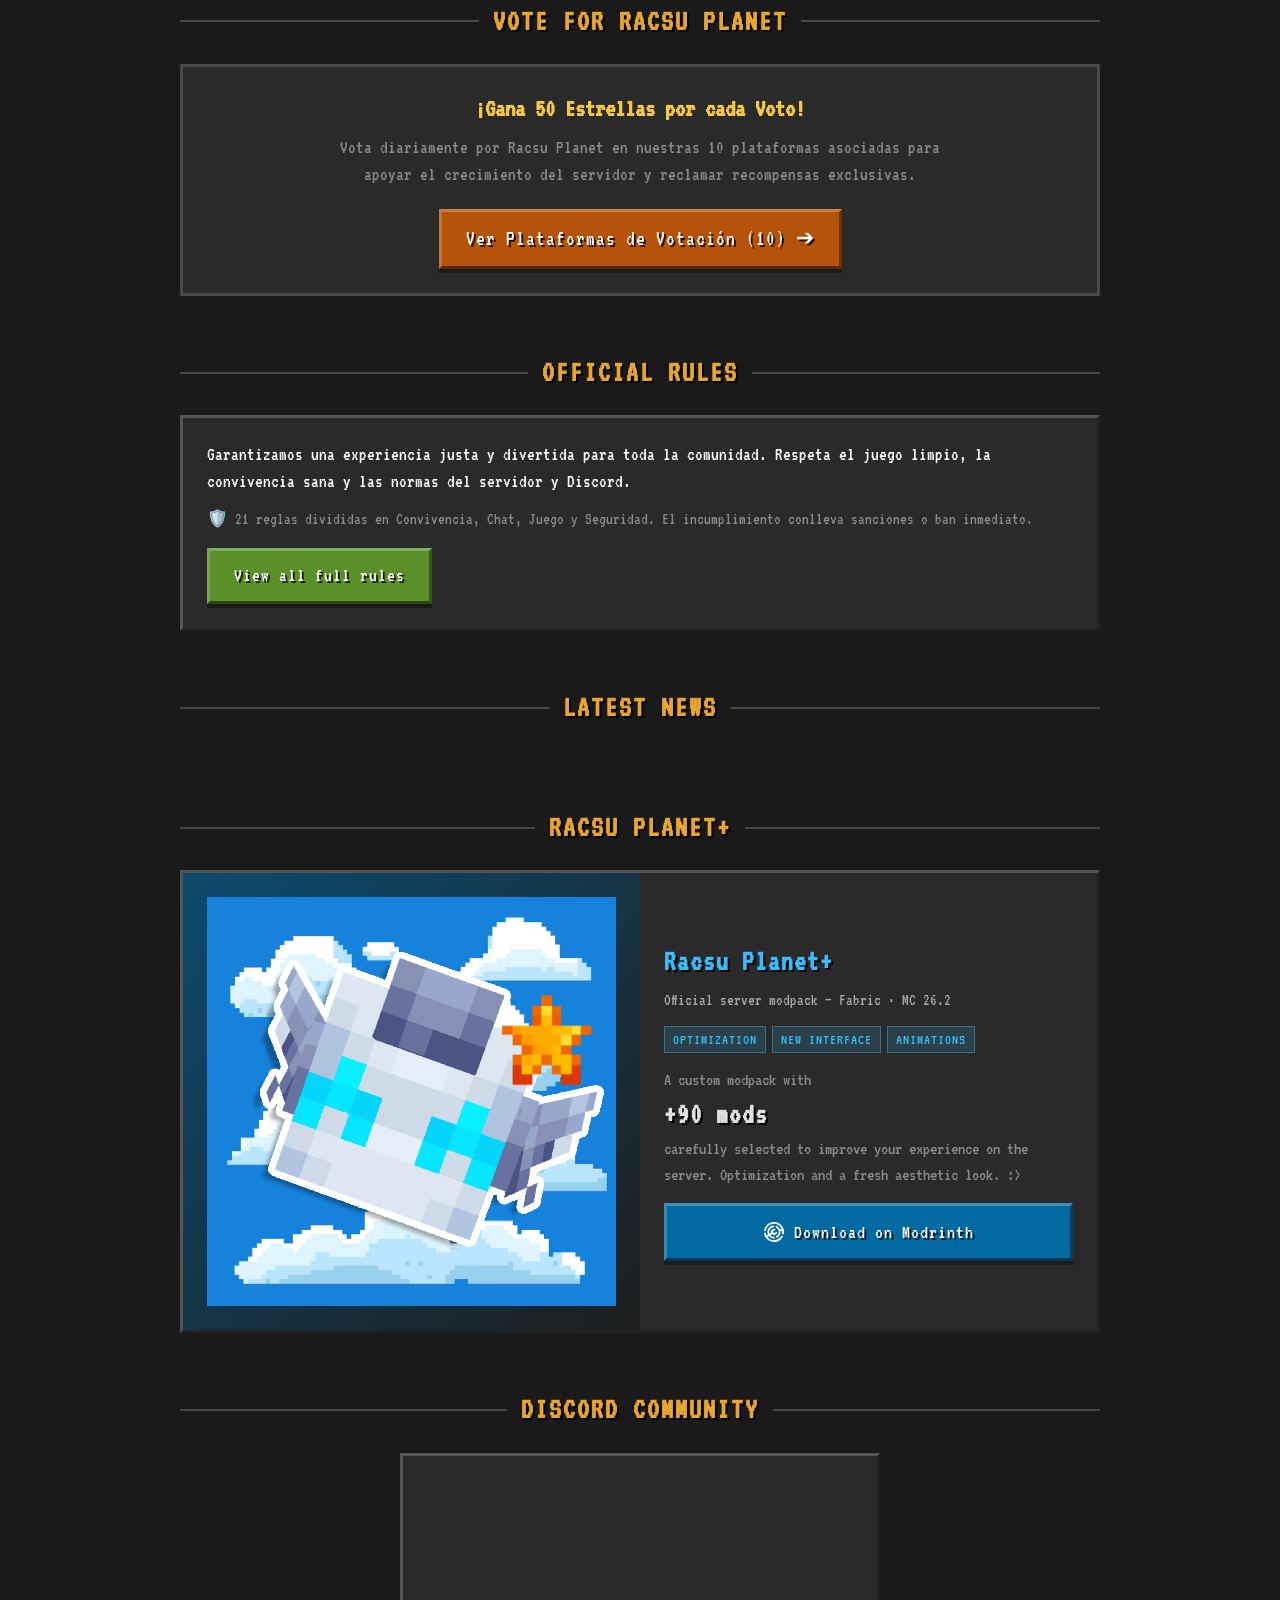
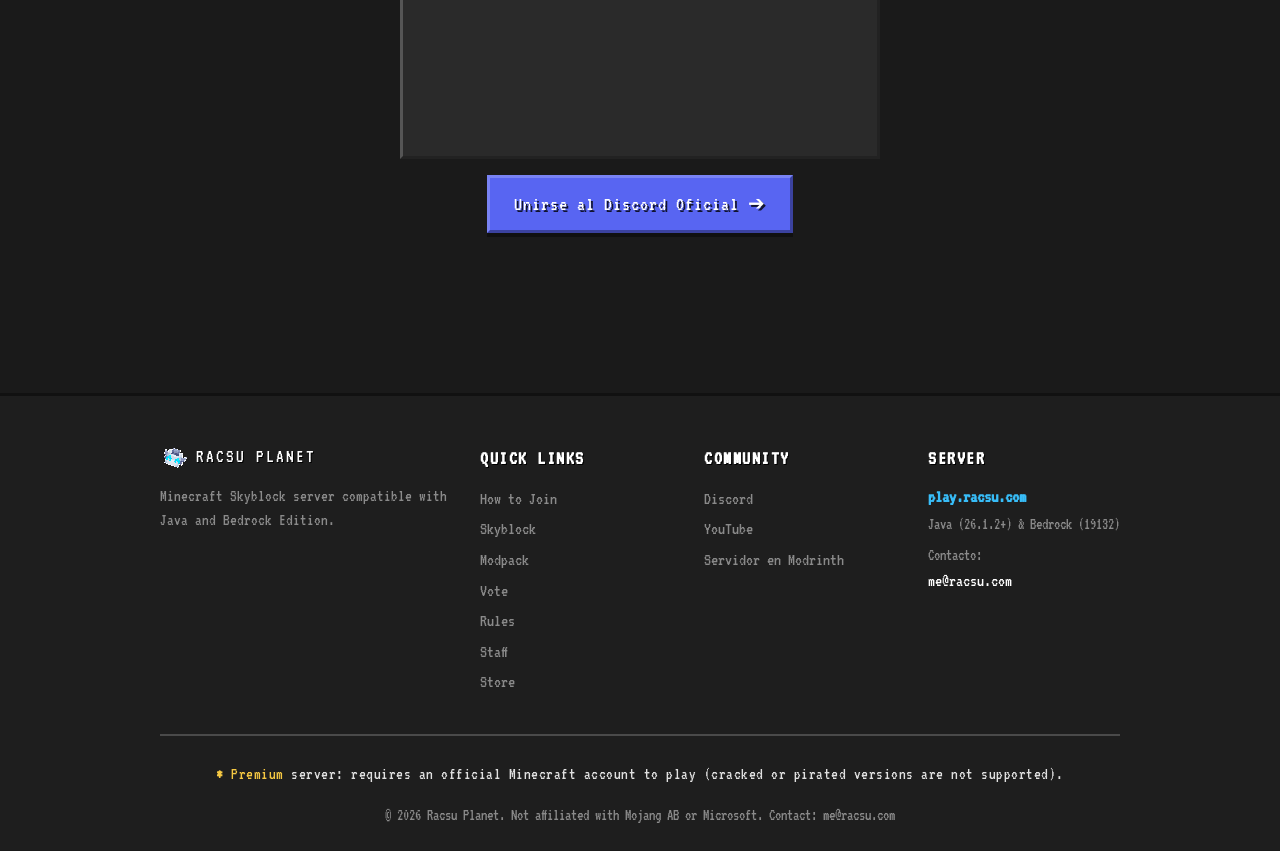
==== commit 2c07a988: "feat: live server status and 3-step connection guide" ====
--- a/index.html
+++ b/index.html
@@ -4,1016 +4,69 @@
 <head>
   <meta charset="UTF-8">
   <meta name="viewport" content="width=device-width, initial-scale=1.0">
-  <title>Racsu Planet</title>
+  <title>Racsu Planet | Servidor de Minecraft Skyblock Java & Bedrock</title>
   <meta name="description"
-    content="Racsu Planet - Servidor de Minecraft Skyblock. Compatible con Java y Bedrock Edition.">
-  <link rel="icon" href="resources/logo.png" type="image/png" sizes="32x32">
+    content="Racsu Planet - Servidor de Minecraft Skyblock en español. Compatible con Java y Bedrock Edition. Conéctate gratis en play.racsu.com">
+  <link rel="canonical" href="https://racsu.com/">
+  <link rel="icon" href="/resources/logo.png" type="image/png" sizes="32x32">
+  <link rel="apple-touch-icon" href="/resources/logo.png">
+  <link rel="manifest" href="/manifest.webmanifest">
+  <meta name="theme-color" content="#1a1a1a">
+
+  <!-- Open Graph / Facebook -->
+  <meta property="og:type" content="website">
+  <meta property="og:url" content="https://racsu.com/">
+  <meta property="og:title" content="Racsu Planet | Servidor de Minecraft Skyblock Java & Bedrock">
+  <meta property="og:description"
+    content="Servidor de Minecraft Skyblock en español compatible con Java y Bedrock Edition. Conéctate en play.racsu.com">
+  <meta property="og:image" content="https://racsu.com/assets/og-image.png">
+  <meta property="og:image:width" content="1200">
+  <meta property="og:image:height" content="630">
+
+  <!-- Twitter Cards -->
+  <meta name="twitter:card" content="summary_large_image">
+  <meta name="twitter:url" content="https://racsu.com/">
+  <meta name="twitter:title" content="Racsu Planet | Servidor de Minecraft Skyblock Java & Bedrock">
+  <meta name="twitter:description"
+    content="Servidor de Minecraft Skyblock en español compatible con Java y Bedrock Edition. Conéctate en play.racsu.com">
+  <meta name="twitter:image" content="https://racsu.com/assets/og-image.png">
+
+  <!-- JSON-LD Structured Data -->
+  <script type="application/ld+json">
+  {
+    "@context": "https://schema.org",
+    "@graph": [
+      {
+        "@type": "WebSite",
+        "@id": "https://racsu.com/#website",
+        "url": "https://racsu.com/",
+        "name": "Racsu Planet",
+        "description": "Servidor de Minecraft Skyblock compatible con Java y Bedrock Edition",
+        "inLanguage": "es"
+      },
+      {
+        "@type": "Organization",
+        "@id": "https://racsu.com/#organization",
+        "name": "Racsu Planet",
+        "url": "https://racsu.com/",
+        "logo": "https://racsu.com/resources/logo.png",
+        "email": "me@racsu.com",
+        "sameAs": [
+          "https://discord.racsu.com",
+          "https://www.youtube.com/@RacsuPlanet",
+          "https://modrinth.com/server/racsuplanet"
+        ]
+      }
+    ]
+  }
+  </script>
+
+  <!-- Google Font -->
+  <link rel="preconnect" href="https://fonts.googleapis.com">
+  <link rel="preconnect" href="https://fonts.gstatic.com" crossorigin>
   <link href="https://fonts.googleapis.com/css2?family=VT323&display=swap" rel="stylesheet">
 
-  <style>
-    /* ─── MINECRAFT OREUI DESIGN SYSTEM ─── */
-    :root {
-      --ore-bg: #1a1a1a;
-      --ore-panel: #2a2a2a;
-      --ore-panel-light: #3a3a3a;
-      --ore-panel-dark: #1e1e1e;
-      --ore-border: #4a4a4a;
-      --ore-border-dark: #111111;
-      --ore-green: #5a8f29;
-      --ore-green-hover: #6aaf32;
-      --ore-green-dark: #3d6b1a;
-      --ore-red: #c13b2a;
-      --ore-red-hover: #d4483a;
-      --ore-orange: #e8a630;
-      --ore-gold: #f5c842;
-      --ore-blue: #5865F2;
-      --ore-sky: #38bdf8;
-      --ore-sky-dark: #0ea5e9;
-      --ore-text: #e0e0e0;
-      --ore-text-dim: #8a8a8a;
-      --ore-text-bright: #ffffff;
-      --ore-shadow: rgba(0, 0, 0, 0.5);
-    }
-
-    html {
-      scroll-behavior: smooth;
-      scroll-padding-top: 60px;
-      overflow-x: hidden;
-      width: 100%;
-    }
-
-    * {
-      margin: 0;
-      padding: 0;
-      box-sizing: border-box;
-    }
-
-    body {
-      background: var(--ore-bg);
-      color: var(--ore-text);
-      font-family: 'VT323', monospace;
-      min-height: 100vh;
-      overflow-x: hidden;
-      width: 100%;
-      image-rendering: pixelated;
-    }
-
-    /* ─── PIXELATED GRID OVERLAY ─── */
-    body::before {
-      content: '';
-      position: fixed;
-      inset: 0;
-      background:
-        repeating-linear-gradient(0deg, transparent, transparent 2px, rgba(255, 255, 255, 0.008) 2px, rgba(255, 255, 255, 0.008) 4px),
-        repeating-linear-gradient(90deg, transparent, transparent 2px, rgba(255, 255, 255, 0.008) 2px, rgba(255, 255, 255, 0.008) 4px);
-      z-index: 0;
-      pointer-events: none;
-    }
-
-    /* ─── AMBIENT COLOR GLOWS ─── */
-    body::after {
-      content: '';
-      position: fixed;
-      inset: 0;
-      background:
-        radial-gradient(ellipse 45% 35% at 10% 20%, rgba(56, 130, 248, 0.06) 0%, transparent 70%),
-        radial-gradient(ellipse 40% 30% at 85% 45%, rgba(245, 200, 66, 0.05) 0%, transparent 70%),
-        radial-gradient(ellipse 35% 30% at 15% 70%, rgba(220, 60, 40, 0.045) 0%, transparent 70%),
-        radial-gradient(ellipse 50% 40% at 90% 85%, rgba(56, 130, 248, 0.04) 0%, transparent 70%);
-      z-index: 0;
-      pointer-events: none;
-    }
-
-    /* NAV BAR */
-    .navbar {
-      background: var(--ore-panel-dark);
-      border-bottom: 3px solid var(--ore-border-dark);
-      position: sticky;
-      top: 0;
-      z-index: 100;
-    }
-
-    .navbar-inner {
-      display: flex;
-      align-items: center;
-      height: 48px;
-      max-width: 900px;
-      margin: 0 auto;
-      padding: 0 20px;
-    }
-
-    .navbar-logo {
-      display: flex;
-      align-items: center;
-      gap: 8px;
-      padding: 0;
-      text-decoration: none;
-    }
-
-    .navbar-logo img {
-      width: 24px;
-      height: 24px;
-      object-fit: contain;
-      image-rendering: pixelated;
-    }
-
-    .navbar-logo span {
-      font-size: 1.05rem;
-      color: var(--ore-text-bright);
-      text-transform: uppercase;
-      letter-spacing: 2px;
-      text-shadow: 1px 1px 0 #000;
-    }
-
-    .nav-links {
-      display: flex;
-      align-items: center;
-      gap: 0;
-      margin-left: auto;
-    }
-
-    .nav-link {
-      display: flex;
-      align-items: center;
-      padding: 0 16px;
-      font-family: 'VT323', monospace;
-      font-size: 1.05rem;
-      color: var(--ore-text-dim);
-      text-decoration: none;
-      text-transform: uppercase;
-      letter-spacing: 1.5px;
-      border-bottom: 3px solid transparent;
-      transition: color 0.1s, border-color 0.1s;
-      margin-bottom: -3px;
-    }
-
-    .nav-link:hover {
-      color: var(--ore-text-bright);
-    }
-
-    .nav-link.active {
-      color: var(--ore-orange);
-      border-bottom-color: var(--ore-orange);
-    }
-
-
-
-    /* HERO  */
-    .hero {
-      position: relative;
-      z-index: 1;
-      text-align: center;
-      padding: 72px 20px 52px;
-      overflow: hidden;
-      animation: fadeIn .5s ease both;
-      background: url('resources/banner.png') center center / cover no-repeat;
-    }
-
-    /* Dark overlay so text stays readable over the banner */
-    .hero::before {
-      content: '';
-      position: absolute;
-      inset: 0;
-      background:
-        linear-gradient(180deg, rgba(26, 26, 26, 0.55) 0%, rgba(26, 26, 26, 0.75) 100%),
-        radial-gradient(ellipse 80% 60% at 50% 40%, rgba(56, 189, 248, 0.06) 0%, transparent 70%),
-        radial-gradient(ellipse 50% 30% at 50% 100%, rgba(90, 143, 41, 0.1) 0%, transparent 60%);
-      pointer-events: none;
-      z-index: 0;
-    }
-
-    .hero>* {
-      position: relative;
-      z-index: 1;
-    }
-
-    .logo-wrap {
-      display: inline-block;
-      width: 150px;
-      height: 150px;
-      margin-bottom: 18px;
-    }
-
-    .logo-wrap img {
-      width: 100%;
-      height: 100%;
-      object-fit: contain;
-      filter: drop-shadow(0 4px 16px rgba(0, 0, 0, 0.9));
-      animation: float 3.5s ease-in-out infinite;
-    }
-
-    @keyframes float {
-
-      0%,
-      100% {
-        transform: translateY(0)
-      }
-
-      50% {
-        transform: translateY(-8px)
-      }
-    }
-
-    .hero h1 {
-      font-size: clamp(3.2rem, 11vw, 5rem);
-      text-transform: uppercase;
-      color: var(--ore-text-bright);
-      text-shadow: 3px 3px 0 #000, 1px 1px 0 #000;
-      letter-spacing: 4px;
-      line-height: 1;
-    }
-
-    .hero-mode {
-      display: inline-block;
-      margin-top: 10px;
-      padding: 3px 12px;
-      background: rgba(56, 189, 248, 0.15);
-      border: 2px solid var(--ore-sky);
-      color: var(--ore-sky);
-      font-size: 1.2rem;
-      text-transform: uppercase;
-      letter-spacing: 3px;
-      text-shadow: 1px 1px 0 rgba(0, 0, 0, 0.6);
-    }
-
-    .hero .tagline {
-      font-size: 1.5rem;
-      color: var(--ore-text-dim);
-      margin-top: 10px;
-      letter-spacing: 1px;
-    }
-
-    .hero .tagline .hl {
-      color: var(--ore-green);
-      text-shadow: 1px 1px 0 rgba(0, 0, 0, 0.5);
-    }
-
-    .hero .tagline .hl-star {
-      color: var(--ore-gold);
-      font-size: 1.4rem;
-      margin-left: 2px;
-      vertical-align: text-top;
-      text-decoration: none;
-      display: inline-block;
-      cursor: pointer;
-      line-height: 1;
-      transition: transform 0.15s, color 0.15s;
-    }
-
-    .hero .tagline .hl-star:hover {
-      color: #fff;
-      transform: scale(1.25);
-    }
-
-    .footer-disclaimer {
-      font-size: 1.05rem;
-      color: var(--ore-text);
-      margin-bottom: 10px;
-      letter-spacing: 0.5px;
-      line-height: 1.4;
-      padding: 6px 12px;
-      display: inline-block;
-      border: 1px solid transparent;
-      transition: background-color 0.3s, border-color 0.3s;
-    }
-
-    .footer-disclaimer:target {
-      background: rgba(245, 200, 66, 0.1);
-      border-color: rgba(245, 200, 66, 0.4);
-      color: var(--ore-text-bright);
-    }
-
-    .hl-star {
-      color: var(--ore-gold);
-      font-weight: bold;
-    }
-
-    .hl-gold {
-      color: var(--ore-gold);
-    }
-
-    /* ─── HERO CTA BUTTONS ─── */
-    .hero-btns {
-      display: flex;
-      flex-direction: column;
-      align-items: center;
-      gap: 12px;
-      margin-top: 32px;
-    }
-
-    /* ─── MINECRAFT BUTTONS ─── */
-    .mc-btn {
-      display: inline-flex;
-      align-items: center;
-      justify-content: center;
-      gap: 10px;
-      padding: 13px 28px;
-      min-width: 280px;
-      font-family: 'VT323', monospace;
-      font-size: 1.35rem;
-      color: var(--ore-text-bright);
-      text-decoration: none;
-      text-shadow: 2px 2px 0 rgba(0, 0, 0, 0.8);
-      letter-spacing: 1px;
-      cursor: pointer;
-      border: 3px solid;
-      border-top-color: rgba(255, 255, 255, 0.2);
-      border-left-color: rgba(255, 255, 255, 0.15);
-      border-right-color: rgba(0, 0, 0, 0.3);
-      border-bottom-color: rgba(0, 0, 0, 0.4);
-      box-shadow: 0 4px 0 rgba(0, 0, 0, 0.35);
-      position: relative;
-      transition: filter 0.1s, transform 0.1s, box-shadow 0.1s;
-    }
-
-    .mc-btn:hover {
-      filter: brightness(1.2);
-      transform: translateY(-1px);
-      box-shadow: 0 5px 0 rgba(0, 0, 0, 0.35);
-    }
-
-    .mc-btn:hover::after {
-      content: '';
-      position: absolute;
-      inset: -4px;
-      border: 2px solid rgba(255, 255, 255, 0.55);
-      pointer-events: none;
-    }
-
-    .mc-btn:active {
-      transform: translateY(3px);
-      box-shadow: 0 1px 0 rgba(0, 0, 0, 0.3);
-    }
-
-    .mc-btn svg {
-      width: 20px;
-      height: 20px;
-      flex-shrink: 0;
-    }
-
-    .mc-btn.green {
-      background: var(--ore-green);
-    }
-
-    .mc-btn.green:hover {
-      background: var(--ore-green-hover);
-    }
-
-
-    .mc-btn.sky-btn {
-      background: #0369a1;
-    }
-
-    .mc-btn.sky-btn:hover {
-      background: #0284c7;
-    }
-
-    .btn-secondary {
-      font-size: 1.1rem;
-      color: var(--ore-text-dim);
-      text-decoration: none;
-      letter-spacing: 1px;
-      text-transform: uppercase;
-      transition: color 0.15s;
-      display: inline-flex;
-      align-items: center;
-      gap: 6px;
-    }
-
-    .btn-secondary:hover {
-      color: var(--ore-text);
-    }
-
-    /* ─── PAGE WRAPPER ─── */
-    .page-body {
-      position: relative;
-      z-index: 1;
-      max-width: 860px;
-      margin: 0 auto;
-      padding: 0 20px 72px;
-      overflow-x: hidden;
-    }
-
-    /* Scrolling gradient accents on the page content */
-    .page-body::before,
-    .page-body::after {
-      content: '';
-      position: absolute;
-      width: 500px;
-      height: 500px;
-      border-radius: 50%;
-      pointer-events: none;
-      z-index: -1;
-      filter: blur(80px);
-    }
-
-    .page-body::before {
-      top: 200px;
-      left: -250px;
-      background: radial-gradient(circle, rgba(56, 130, 248, 0.08) 0%, transparent 70%);
-    }
-
-    .page-body::after {
-      top: 900px;
-      right: -250px;
-      background: radial-gradient(circle, rgba(220, 60, 40, 0.06) 0%, transparent 70%);
-    }
-
-    /* ─── SECTION ─── */
-    .section {
-      margin-top: 48px;
-      animation: fadeIn .5s ease both;
-    }
-
-    .section-header {
-      display: flex;
-      align-items: center;
-      gap: 12px;
-      margin-bottom: 16px;
-    }
-
-    .section-header .line {
-      flex: 1;
-      height: 2px;
-      background: var(--ore-border);
-    }
-
-    .section-header h2 {
-      font-size: 1.7rem;
-      text-transform: uppercase;
-      color: var(--ore-orange);
-      text-shadow: 2px 2px 0 #000;
-      letter-spacing: 2px;
-      white-space: nowrap;
-    }
-
-    /* ─── ORE PANEL ─── */
-    .ore-panel {
-      background: var(--ore-panel);
-      border: 3px solid var(--ore-border);
-      border-top-color: #555;
-      border-left-color: #555;
-      border-right-color: #222;
-      border-bottom-color: #222;
-      position: relative;
-    }
-
-    .ore-panel::before {
-      content: '';
-      position: absolute;
-      inset: 0;
-      border: 1px solid rgba(255, 255, 255, 0.04);
-      pointer-events: none;
-    }
-
-    /* ─── CONNECT CARD ─── */
-    .connect-card {
-      background: linear-gradient(135deg, var(--ore-green) 0%, var(--ore-green-dark) 100%);
-      border: 3px solid;
-      border-top-color: #7ac048;
-      border-left-color: #7ac048;
-      border-right-color: #2a5010;
-      border-bottom-color: #2a5010;
-      padding: 18px 22px;
-      width: min(100%, 280px);
-      display: flex;
-      align-items: center;
-      justify-content: center;
-      gap: 16px;
-      cursor: copy;
-      position: relative;
-      transition: filter 0.15s;
-    }
-
-    .connect-card:hover {
-      filter: brightness(1.08);
-    }
-
-    .connect-card:hover::after {
-      content: '';
-      position: absolute;
-      inset: -2px;
-      border: 2px solid rgba(255, 255, 255, 0.5);
-      pointer-events: none;
-    }
-
-    .connect-card .cc-icon {
-      width: 52px;
-      height: 52px;
-      background: rgba(0, 0, 0, 0.25);
-      border: 2px solid rgba(0, 0, 0, 0.3);
-      display: flex;
-      align-items: center;
-      justify-content: center;
-      flex-shrink: 0;
-    }
-
-    .connect-card .cc-icon svg {
-      width: 28px;
-      height: 28px;
-      color: #fff;
-    }
-
-    .connect-card .cc-info {
-      text-align: center;
-    }
-
-    .connect-card .cc-info strong {
-      display: block;
-      align-items: center;
-      font-size: 1.6rem;
-      color: #fff;
-      text-shadow: 2px 2px 0 rgba(0, 0, 0, 0.5);
-      letter-spacing: 1px;
-    }
-
-    .connect-card .cc-info span {
-      font-size: 1rem;
-      color: rgba(255, 255, 255, 0.8);
-    }
-
-    .mc-tooltip {
-      text-align: center;
-      font-size: 1rem;
-      color: var(--ore-text-dim);
-      margin-top: 10px;
-      letter-spacing: 0.5px;
-    }
-
-    /* ─── FEATURES GRID (2-col on desktop) ─── */
-    .main-features-grid {
-      display: grid;
-      grid-template-columns: 1fr 1fr;
-      gap: 16px;
-      margin-bottom: 16px;
-    }
-
-    @media(max-width: 768px) {
-      .main-features-grid {
-        grid-template-columns: 1fr;
-      }
-    }
-
-    .main-feat-card {
-      background: var(--ore-panel);
-      border: 3px solid;
-      border-top-color: #555;
-      border-left-color: #555;
-      border-right-color: #222;
-      border-bottom-color: #222;
-      padding: 0;
-      display: flex;
-      flex-direction: column;
-      overflow: hidden;
-      transition: transform 0.2s, filter 0.2s;
-      position: relative;
-    }
-
-    .main-feat-card:hover {
-      transform: translateY(-2px);
-      filter: brightness(1.08);
-    }
-
-    .main-feat-card:hover::after {
-      content: '';
-      position: absolute;
-      inset: -4px;
-      border: 2px solid rgba(255, 255, 255, 0.45);
-      pointer-events: none;
-    }
-
-    .main-feat-image {
-      width: 100%;
-      height: auto;
-      aspect-ratio: 4/3;
-      flex-shrink: 0;
-      border-bottom: 3px solid var(--ore-border-dark);
-      background: #111;
-      overflow: hidden;
-    }
-
-    .main-feat-image img {
-      width: 100%;
-      height: 100%;
-      object-fit: cover;
-      object-position: center;
-      transition: transform 0.3s;
-    }
-
-    .main-feat-card:hover .main-feat-image img {
-      transform: scale(1.05);
-    }
-
-    .main-feat-text {
-      padding: 18px 20px;
-      display: flex;
-      flex-direction: column;
-      gap: 2px;
-    }
-
-    .main-feat-text strong {
-      display: block;
-      font-size: 1.6rem;
-      color: var(--ore-text-bright);
-      text-transform: uppercase;
-      letter-spacing: 1.5px;
-      text-shadow: 2px 2px 0 #000;
-      line-height: 1.1;
-    }
-
-    .main-feat-subtitle {
-      display: block;
-      font-size: 1.05rem;
-      color: var(--ore-text-dim);
-      letter-spacing: 0.5px;
-      line-height: 1.1;
-      margin-bottom: 6px;
-    }
-
-    .main-feat-desc {
-      display: block;
-      font-size: 1.15rem;
-      color: var(--ore-text);
-      line-height: 1.35;
-    }
-
-    @media(max-width: 600px) {
-      .main-feat-image {
-        aspect-ratio: 4/3;
-      }
-    }
-
-    .features-grid {
-      display: grid;
-      grid-template-columns: 1fr 1fr;
-      gap: 12px;
-    }
-
-    @media(max-width:560px) {
-      .features-grid {
-        grid-template-columns: 1fr;
-      }
-    }
-
-    .feat-card {
-      background: var(--ore-panel);
-      border: 3px solid;
-      border-top-color: #555;
-      border-left-color: #555;
-      border-right-color: #222;
-      border-bottom-color: #222;
-      padding: 20px 22px;
-      display: flex;
-      align-items: flex-start;
-      gap: 0;
-    }
-
-    .feat-icon {
-      width: 40px;
-      height: 40px;
-      flex-shrink: 0;
-      display: flex;
-      align-items: center;
-      justify-content: center;
-      background: rgba(0, 0, 0, 0.25);
-      border: 2px solid rgba(255, 255, 255, 0.06);
-      font-size: 1.3rem;
-    }
-
-    .feat-text strong {
-      display: block;
-      font-size: 1.2rem;
-      color: var(--ore-text-bright);
-      text-transform: uppercase;
-      letter-spacing: 1px;
-      text-shadow: 1px 1px 0 #000;
-    }
-
-    .feat-text span {
-      display: block;
-      font-size: 1rem;
-      color: var(--ore-text-dim);
-      margin-top: 2px;
-      line-height: 1.3;
-    }
-
-    /* ─── MODPACK CARD ─── */
-    .modpack-card {
-      background: var(--ore-panel);
-      border: 3px solid;
-      border-top-color: #555;
-      border-left-color: #555;
-      border-right-color: #222;
-      border-bottom-color: #222;
-      overflow: hidden;
-      display: grid;
-      grid-template-columns: 1fr 1fr;
-    }
-
-    @media(max-width:600px) {
-      .modpack-card {
-        grid-template-columns: 1fr;
-      }
-    }
-
-    .modpack-image {
-      position: relative;
-      overflow: hidden;
-      background: linear-gradient(135deg, #0c4a6e 0%, #1e1e1e 100%);
-      min-height: 240px;
-    }
-
-    .modpack-image img {
-      width: 100%;
-      height: 100%;
-      object-fit: contain;
-      image-rendering: pixelated;
-      display: block;
-      padding: 24px;
-    }
-
-    .modpack-content {
-      padding: 24px;
-      display: flex;
-      flex-direction: column;
-      justify-content: center;
-      gap: 14px;
-    }
-
-    .modpack-content strong {
-      display: block;
-      font-size: 1.7rem;
-      color: var(--ore-sky);
-      text-shadow: 2px 2px 0 #000;
-      letter-spacing: 1px;
-    }
-
-    .modpack-content .modpack-subtitle {
-      font-size: 1rem;
-      color: rgba(255, 255, 255, 0.6);
-      display: block;
-      margin-top: -8px;
-    }
-
-    .modpack-tags {
-      display: flex;
-      flex-wrap: wrap;
-      gap: 6px;
-    }
-
-    .modpack-tag {
-      display: inline-block;
-      padding: 2px 8px;
-      background: rgba(56, 189, 248, 0.15);
-      border: 1px solid rgba(56, 189, 248, 0.4);
-      color: var(--ore-sky);
-      font-size: 0.9rem;
-      text-transform: uppercase;
-      letter-spacing: 1px;
-    }
-
-    .modpack-content p {
-      font-size: 1.05rem;
-      color: var(--ore-text-dim);
-      line-height: 1.45;
-    }
-
-    .modpack-content .mc-btn {
-      min-width: unset;
-      width: 100%;
-    }
-
-    /* ─── DISCORD SECTION ─── */
-    .discord-layout {
-      display: flex;
-      justify-content: center;
-      max-width: 100%;
-      margin: 0 auto;
-    }
-
-    .discord-embed-wrap {
-      width: 100%;
-      max-width: 480px;
-      background: var(--ore-panel);
-      border: 3px solid;
-      border-top-color: #555;
-      border-left-color: #555;
-      border-right-color: #222;
-      border-bottom-color: #222;
-      overflow: hidden;
-    }
-
-    .discord-embed-wrap iframe {
-      width: 100%;
-      height: 300px;
-      border: none;
-      display: block;
-    }
-
-    /* ─── FOOTER ─── */
-    .site-footer {
-      position: relative;
-      z-index: 2;
-      background: var(--ore-panel-dark);
-      border-top: 3px solid var(--ore-border-dark);
-      margin-top: 72px;
-      padding: 40px 20px 0;
-    }
-
-    .footer-inner {
-      max-width: 900px;
-      margin: 0 auto;
-      display: grid;
-      grid-template-columns: 1.5fr 1fr 1fr;
-      gap: 40px;
-    }
-
-    @media(max-width:768px) {
-      .footer-inner {
-        grid-template-columns: 1fr;
-        gap: 28px;
-      }
-    }
-
-    .footer-brand {
-      display: flex;
-      flex-direction: column;
-      gap: 12px;
-    }
-
-    .footer-logo {
-      display: flex;
-      align-items: center;
-      gap: 8px;
-      text-decoration: none;
-    }
-
-    .footer-logo img {
-      width: 28px;
-      height: 28px;
-      object-fit: contain;
-      image-rendering: pixelated;
-    }
-
-    .footer-logo span {
-      font-size: 1.15rem;
-      color: var(--ore-text-bright);
-      text-transform: uppercase;
-      letter-spacing: 2px;
-      text-shadow: 1px 1px 0 #000;
-    }
-
-    .footer-brand p {
-      font-size: 1rem;
-      color: var(--ore-text-dim);
-      line-height: 1.5;
-    }
-
-    .footer-col h3 {
-      font-size: 1.15rem;
-      color: var(--ore-text-bright);
-      text-transform: uppercase;
-      letter-spacing: 1.5px;
-      text-shadow: 1px 1px 0 #000;
-      margin-bottom: 12px;
-    }
-
-    .footer-col a {
-      display: block;
-      font-size: 1rem;
-      color: var(--ore-text-dim);
-      text-decoration: none;
-      padding: 3px 0;
-      transition: color 0.15s;
-    }
-
-    .footer-col a:hover {
-      color: var(--ore-green);
-    }
-
-    .footer-bottom {
-      max-width: 900px;
-      margin: 0 auto;
-      margin-top: 32px;
-      padding: 16px 0;
-      border-top: 2px solid var(--ore-border);
-      text-align: center;
-      font-size: 0.95rem;
-      color: var(--ore-text-dim);
-    }
-
-    /* ─── ANIMATIONS ─── */
-    @keyframes fadeIn {
-      from {
-        opacity: 0;
-        transform: translateY(12px);
-      }
-
-      to {
-        opacity: 1;
-        transform: translateY(0);
-      }
-    }
-
-    .delay-1 {
-      animation-delay: .1s;
-    }
-
-    .delay-2 {
-      animation-delay: .2s;
-    }
-
-    .delay-3 {
-      animation-delay: .3s;
-    }
-
-    .delay-4 {
-      animation-delay: .4s;
-    }
-
-    .delay-5 {
-      animation-delay: .5s;
-    }
-
-    /* ─── RESPONSIVE NAV ─── */
-    @media(max-width:620px) {
-      .nav-links .nav-link {
-        padding: 0 8px;
-        font-size: 0.9rem;
-      }
-
-      .hero {
-        padding: 52px 16px 36px;
-      }
-
-      .mc-btn {
-        min-width: 240px;
-        font-size: 1.2rem;
-      }
-
-      .modpack-stats {
-        gap: 14px;
-      }
-
-      .section-header h2 {
-        font-size: 1.35rem;
-        white-space: normal;
-        text-align: center;
-      }
-    }
-
-    @media(max-width:540px) {
-      .nav-links {
-        display: none;
-      }
-    }
-
-    /* ─── LANGUAGE SELECTOR ─── */
-    .lang-selector-container {
-      display: flex;
-      align-items: center;
-      margin-left: 16px;
-    }
-
-    .lang-select {
-      background: var(--ore-panel);
-      border: 2px solid var(--ore-border);
-      border-top-color: #555;
-      border-left-color: #555;
-      border-right-color: #222;
-      border-bottom-color: #222;
-      color: var(--ore-text);
-      font-family: 'VT323', monospace;
-      font-size: 1.05rem;
-      padding: 2px 8px;
-      cursor: pointer;
-      outline: none;
-      text-transform: uppercase;
-      letter-spacing: 1px;
-      transition: border-color 0.1s, background-color 0.1s;
-    }
-
-    .lang-select:hover {
-      border-color: var(--ore-orange);
-      background: var(--ore-panel-light);
-      color: var(--ore-text-bright);
-    }
-
-    .lang-select:focus {
-      border-color: var(--ore-gold);
-    }
-
-    .lang-select option {
-      background: var(--ore-panel-dark);
-      color: var(--ore-text);
-    }
-
-    @media(max-width:540px) {
-      .lang-selector-container {
-        margin-left: auto;
-      }
-    }
-  </style>
+  <link rel="stylesheet" href="/assets/css/main.css">
 </head>
 
 <body>
@@ -1021,20 +74,23 @@
   <!-- ═══ NAVBAR ═══ -->
   <nav class="navbar">
     <div class="navbar-inner">
-      <a class="navbar-logo" href="#">
-        <img src="resources/logo.png" alt="Racsu Planet">
+      <a class="navbar-logo" href="/" aria-label="Racsu Planet Inicio">
+        <img src="/resources/logo.png" alt="Racsu Planet Logo" width="28" height="28">
         <span>Racsu Planet</span>
       </a>
       <div class="nav-links">
-        <a class="nav-link active" href="#" data-i18n="nav_home">Inicio</a>
-        <a class="nav-link" href="#skyblock" data-i18n="nav_skyblock">Skyblock</a>
-        <a class="nav-link" href="#modpack" data-i18n="nav_modpack">Modpack</a>
-        <a class="nav-link" href="#discord" data-i18n="nav_discord">Discord</a>
-        <a class="nav-link" href="https://tienda.racsu.com" target="_blank" data-i18n="nav_store">Tienda</a>
+        <a class="nav-link active" href="/" data-i18n="nav_home">Inicio</a>
+        <a class="nav-link" href="/como-entrar" data-i18n="nav_how_to_join">Cómo Entrar</a>
+        <a class="nav-link" href="/skyblock" data-i18n="nav_skyblock">Skyblock</a>
+        <a class="nav-link" href="/modpack" data-i18n="nav_modpack">Modpack</a>
+        <a class="nav-link" href="/votar" data-i18n="nav_vote">Votar</a>
+        <a class="nav-link" href="/reglas" data-i18n="nav_rules">Reglas</a>
+        <a class="nav-link" href="/novedades" data-i18n="nav_news">Novedades</a>
+        <a class="nav-link" href="https://tienda.racsu.com" target="_blank" rel="noopener noreferrer" data-i18n="nav_store">Tienda</a>
       </div>
       <div class="lang-selector-container">
         <select id="lang-select" class="lang-select" onchange="changeLanguage(this.value)"
-          aria-label="Language selector">
+          aria-label="Selector de idioma">
           <option value="es">ES</option>
           <option value="en">EN</option>
           <option value="pt">PT</option>
@@ -1044,40 +100,157 @@
   </nav>
 
   <!-- ═══ HERO ═══ -->
-  <div class="hero">
+  <header class="hero">
     <div class="logo-wrap">
-      <img src="resources/logo.png" alt="Logo Racsu Planet">
+      <img src="/resources/logo.png" alt="Logo de Racsu Planet" width="130" height="130">
     </div>
     <h1>Racsu Planet</h1>
     <p class="tagline" data-i18n="hero_tagline" data-i18n-html="true"><span class="hl">Servidor de Minecraft</span> |
       Java &amp; Bedrock<a href="#disclaimer" class="hl-star" title="Ver aclaración">*</a></p>
 
+    <!-- LIVE SERVER STATUS BAR -->
+    <div class="live-status-bar" id="live-status-bar" aria-live="polite">
+      <div class="status-indicator" id="server-status-indicator">
+        <span class="status-dot online" id="status-dot"></span>
+        <span data-i18n="status_loading">Consultando estado...</span>
+      </div>
+      <div class="status-players" id="server-status-players">
+        <strong>--</strong>/100 Jugadores
+      </div>
+      <div class="status-version" id="server-status-version">
+        MC 26.2
+      </div>
+      <div class="status-discord">
+        <svg viewBox="0 0 24 24" fill="currentColor" aria-hidden="true">
+          <path d="M20.317 4.37a19.791 19.791 0 0 0-4.885-1.515.074.074 0 0 0-.079.037c-.21.375-.444.864-.608 1.25a18.27 18.27 0 0 0-5.487 0 12.64 12.64 0 0 0-.617-1.25.077.077 0 0 0-.079-.037A19.736 19.736 0 0 0 3.677 4.37a.07.07 0 0 0-.032.027C.533 9.046-.32 13.58.099 18.057a.082.082 0 0 0 .031.057 19.9 19.9 0 0 0 5.993 3.03.078.078 0 0 0 .084-.028c.462-.63.874-1.295 1.226-1.994.021-.041.001-.09-.041-.106a13.107 13.107 0 0 1-1.872-.892.077.077 0 0 1-.008-.128 10.2 10.2 0 0 0 .372-.292.074.074 0 0 1 .077-.01c3.929 1.793 8.18 1.793 12.061 0a.074.074 0 0 1 .078.01c.12.098.246.198.373.292a.077.077 0 0 1-.006.127 12.299 12.299 0 0 1-1.873.894.077.077 0 0 0-.041.107c.36.698.772 1.362 1.225 1.993a.076.076 0 0 0 .084.028 19.839 19.839 0 0 0 6.002-3.03.077.077 0 0 0 .032-.054c.5-5.177-.838-9.674-3.549-13.66a.061.061 0 0 0-.031-.028zM8.02 15.33c-1.183 0-2.157-1.085-2.157-2.419 0-1.333.956-2.419 2.157-2.419 1.21 0 2.176 1.096 2.157 2.42 0 1.333-.956 2.418-2.157 2.418zm7.975 0c-1.183 0-2.157-1.085-2.157-2.419 0-1.333.955-2.419 2.157-2.419 1.21 0 2.176 1.096 2.157 2.42 0 1.333-.946 2.418-2.157 2.418z"/>
+        </svg>
+        <span id="discord-online-count" data-i18n="status_discord_online">en Discord</span>
+      </div>
+    </div>
+
+    <!-- CONNECT CARD -->
     <div class="hero-btns">
-      <div class="connect-card" onclick="copyIP()" id="connect-card">
+      <div class="connect-card" onclick="copyIP()" id="connect-card" role="button" tabindex="0"
+        aria-label="Copiar dirección IP del servidor play.racsu.com">
         <div class="cc-info">
           <strong>play.racsu.com</strong>
           <span id="ip-text" data-i18n="hero_ip_text">Click para copiar la IP</span>
         </div>
       </div>
+
+      <!-- Secondary Modrinth Server CTA -->
+      <a href="https://modrinth.com/server/racsuplanet" target="_blank" rel="noopener noreferrer"
+        class="hero-modrinth-cta">
+        <img src="/resources/modrinth.svg" alt="Modrinth Server" width="18" height="18">
+        <span data-i18n="hero_modrinth_server">⭐ Síguenos y guárdanos en Modrinth</span>
+      </a>
     </div>
-  </div>
+  </header>
 
   <!-- ═══ PAGE BODY ═══ -->
-  <div class="page-body">
-
-    <!-- ═══ SKYBLOCK FEATURES ═══ -->
-    <div class="section delay-1" id="skyblock" style="animation: fadeIn .5s .1s ease both;">
+  <main class="page-body">
+
+    <!-- ═══ 1. GUÍA: CÓMO ENTRAR EN 3 PASOS ═══ -->
+    <section class="section" id="como-entrar">
+      <div class="section-header">
+        <span class="line"></span>
+        <h2 data-i18n="guide_title">Cómo Entrar en 3 Pasos</h2>
+        <span class="line"></span>
+      </div>
+
+      <div class="guide-container">
+        <div class="guide-tabs">
+          <button class="tab-btn active" id="tab-btn-java" onclick="switchGuideTab('java')" data-i18n="guide_tab_java">Java Edition</button>
+          <button class="tab-btn" id="tab-btn-bedrock" onclick="switchGuideTab('bedrock')" data-i18n="guide_tab_bedrock">Bedrock (Móvil/Win10)</button>
+        </div>
+
+        <!-- Java Content -->
+        <div class="steps-grid" id="guide-java-content">
+          <div class="step-card">
+            <span class="step-badge">Paso 1</span>
+            <h3 data-i18n="guide_step1_java_title">Abre Minecraft Java</h3>
+            <p data-i18n="guide_step1_java_desc">Inicia tu cliente oficial en versión 26.1.2 o superior.</p>
+          </div>
+          <div class="step-card">
+            <span class="step-badge">Paso 2</span>
+            <h3 data-i18n="guide_step2_java_title">Añadir Servidor</h3>
+            <p data-i18n="guide_step2_java_desc">Entra a Multijugador > Añadir Servidor y escribe la IP:</p>
+            <button class="copy-pill-btn" onclick="copyIP()" aria-label="Copiar IP play.racsu.com">
+              <strong>play.racsu.com</strong>
+              <span>📋</span>
+            </button>
+          </div>
+          <div class="step-card">
+            <span class="step-badge">Paso 3</span>
+            <h3 data-i18n="guide_step3_java_title">¡A Jugar!</h3>
+            <p data-i18n="guide_step3_java_desc">Guarda y conéctate. ¡Tu isla flotante te espera!</p>
+          </div>
+        </div>
+
+        <!-- Bedrock Content -->
+        <div class="steps-grid" id="guide-bedrock-content" style="display: none;">
+          <div class="step-card">
+            <span class="step-badge">Paso 1</span>
+            <h3 data-i18n="guide_step1_bedrock_title">Abre Minecraft Bedrock</h3>
+            <p data-i18n="guide_step1_bedrock_desc">Desde Windows 10/11, Android o iOS con cuenta oficial.</p>
+          </div>
+          <div class="step-card">
+            <span class="step-badge">Paso 2</span>
+            <h3 data-i18n="guide_step2_bedrock_title">Añadir a Servidores</h3>
+            <p data-i18n="guide_step2_bedrock_desc">Pestaña Servidores > Añadir Servidor. Ingresa la IP y el Puerto:</p>
+            <button class="copy-pill-btn" onclick="copyIP()" style="margin-bottom: 6px;">
+              <span>IP: <strong>play.racsu.com</strong></span>
+              <span>📋</span>
+            </button>
+            <button class="copy-pill-btn" onclick="copyBedrockPort()">
+              <span>Puerto: <strong id="port-text">19132</strong></span>
+              <span>📋</span>
+            </button>
+          </div>
+          <div class="step-card">
+            <span class="step-badge">Paso 3</span>
+            <h3 data-i18n="guide_step3_bedrock_title">Conéctate</h3>
+            <p data-i18n="guide_step3_bedrock_desc">Presiona Jugar y comienza tu aventura en Skyblock.</p>
+          </div>
+        </div>
+
+        <!-- Optional Modpack Extra Step -->
+        <div class="step-modpack-extra">
+          <p data-i18n="guide_modpack_tip">Paso Extra (Opcional): Instala el modpack oficial Racsu Planet+ para máxima optimización.</p>
+          <a href="https://modrinth.com/modpack/racsu-planet" target="_blank" rel="noopener noreferrer" class="mc-btn sky-btn" style="padding: 6px 14px; font-size: 1.1rem;">
+            <span data-i18n="guide_modpack_btn">Descargar Modpack</span>
+          </a>
+        </div>
+      </div>
+    </section>
+
+    <!-- ═══ 2. TRAILER OFICIAL (FACADE) ═══ -->
+    <section class="section" id="trailer">
+      <div class="section-header">
+        <span class="line"></span>
+        <h2 data-i18n="trailer_title">Tráiler Oficial</h2>
+        <span class="line"></span>
+      </div>
+
+      <div class="trailer-facade-wrap" id="trailer-facade" role="button" tabindex="0" aria-label="Reproducir tráiler oficial de Racsu Planet">
+        <img class="trailer-facade-thumb" src="https://i.ytimg.com/vi/ZsAJiZ42qGc/hqdefault.jpg" alt="Miniatura del tráiler de Racsu Planet" loading="lazy" width="800" height="450">
+        <div class="trailer-play-btn" aria-hidden="true"></div>
+      </div>
+    </section>
+
+    <!-- ═══ 3. SKYBLOCK FEATURES ═══ -->
+    <section class="section" id="skyblock">
       <div class="section-header">
         <span class="line"></span>
         <h2 data-i18n="skyblock_title">Juega un Skyblock Asombroso</h2>
         <span class="line"></span>
       </div>
 
-      <!-- Main Game Modes (Islas & Duelos) -->
+      <!-- Main Game Modes -->
       <div class="main-features-grid">
         <div class="main-feat-card">
           <div class="main-feat-image">
-            <img src="resources/islas.png" alt="Islas">
+            <img src="/resources/islas.png" alt="Islas Skyblock" loading="lazy" width="600" height="450">
           </div>
           <div class="main-feat-text">
             <strong data-i18n="feat_islands_title">Islas</strong>
@@ -1089,10 +262,10 @@
 
         <div class="main-feat-card">
           <div class="main-feat-image">
-            <img src="resources/duelos.png" alt="Duelos">
+            <img src="/resources/duelos.png" alt="Duelos y KOTH" loading="lazy" width="600" height="450">
           </div>
           <div class="main-feat-text">
-            <strong data-i18n="feat_duels_title">Duelos</strong>
+            <strong data-i18n="feat_duels_title">Duelos y KOTH</strong>
             <span class="main-feat-subtitle" data-i18n="feat_duels_subtitle">Compite en la arena</span>
             <span class="main-feat-desc" data-i18n="feat_duels_desc">Compite en los duelos y en el koth para demostrar
               que eres el mejor.</span>
@@ -1117,7 +290,7 @@
         <div class="feat-card">
           <div class="feat-text">
             <strong data-i18n="feat_grid3_title">Java & Bedrock</strong>
-            <span data-i18n="feat_grid3_desc">Conectate desde cualquier edición en play.racsu.com</span>
+            <span data-i18n="feat_grid3_desc">Conéctate desde cualquier edición oficial en play.racsu.com</span>
           </div>
         </div>
         <div class="feat-card">
@@ -1127,23 +300,136 @@
           </div>
         </div>
       </div>
-    </div>
-    <!-- ═══ MODPACK ═══ -->
-    <div class="section delay-3" id="modpack" style="animation: fadeIn .5s .3s ease both;">
-      <div class="section-header">
-        <span class="line"></span>
-        <h2>Racsu Planet+</h2>
+    </section>
+
+    <!-- ═══ 4. GALERÍA DE LA COMUNIDAD ═══ -->
+    <section class="section" id="galeria">
+      <div class="section-header">
+        <span class="line"></span>
+        <h2 data-i18n="gallery_title">Galería de la Comunidad</h2>
+        <span class="line"></span>
+      </div>
+
+      <div class="gallery-wrap">
+        <div class="gallery-slider" id="gallery-slider">
+          <!-- Loaded dynamically from /data/galeria.json -->
+        </div>
+        <div class="gallery-nav">
+          <button class="gallery-btn" onclick="prevGallerySlide()" data-i18n="gallery_prev" aria-label="Imagen anterior">❮ Anterior</button>
+          <button class="gallery-btn" onclick="nextGallerySlide()" data-i18n="gallery_next" aria-label="Siguiente imagen">Siguiente ❯</button>
+        </div>
+      </div>
+    </section>
+
+    <!-- ═══ 5. EVENTOS Y TEMPORADAS (OCULTO SI ESTÁ VACÍO) ═══ -->
+    <section class="section" id="eventos-section" style="display: none;">
+      <div class="section-header">
+        <span class="line"></span>
+        <h2>Eventos y Temporadas</h2>
+        <span class="line"></span>
+      </div>
+      <div class="steps-grid" id="eventos-list"></div>
+    </section>
+
+    <!-- ═══ 6. RANKING DE ISLAS ═══ -->
+    <section class="section" id="ranking">
+      <div class="section-header">
+        <span class="line"></span>
+        <h2 data-i18n="ranking_title">Ranking de Islas</h2>
+        <span class="line"></span>
+      </div>
+
+      <div class="ranking-wrap">
+        <div class="ranking-demo-notice">
+          ⚙️ <strong>DATOS DEMO:</strong> Este ranking se gestiona en <code>/data/ranking.json</code>. En GitHub Pages se actualiza editando dicho archivo o con un GitHub Action conectado al plugin de Skyblock.
+        </div>
+        <table class="ranking-table" aria-label="Tabla de clasificación de islas de Skyblock">
+          <thead>
+            <tr>
+              <th data-i18n="ranking_col_pos">#</th>
+              <th data-i18n="ranking_col_name">Isla</th>
+              <th data-i18n="ranking_col_leader">Líder</th>
+              <th data-i18n="ranking_col_level">Nivel</th>
+              <th data-i18n="ranking_col_members">Miembros</th>
+            </tr>
+          </thead>
+          <tbody id="ranking-tbody">
+            <!-- Loaded dynamically from /data/ranking.json -->
+          </tbody>
+        </table>
+      </div>
+    </section>
+
+    <!-- ═══ 7. VOTAR DESTACADO ═══ -->
+    <section class="section" id="votar">
+      <div class="section-header">
+        <span class="line"></span>
+        <h2 data-i18n="vote_title">Vota por Racsu Planet</h2>
+        <span class="line"></span>
+      </div>
+
+      <div style="background: var(--ore-panel); border: 3px solid var(--ore-border); padding: 24px; text-align: center;">
+        <h3 style="font-size: 1.6rem; color: var(--ore-gold); margin-bottom: 8px;">¡Gana 50 Estrellas por cada Voto!</h3>
+        <p style="font-size: 1.2rem; color: var(--ore-text-dim); max-width: 600px; margin: 0 auto 20px;">
+          Vota diariamente por Racsu Planet en nuestras 10 plataformas asociadas para apoyar el crecimiento del servidor y reclamar recompensas exclusivas.
+        </p>
+        <a href="/votar" class="mc-btn gold-btn" style="font-size: 1.35rem;">
+          <span>Ver Plataformas de Votación (10) ➔</span>
+        </a>
+      </div>
+    </section>
+
+    <!-- ═══ 8. REGLAS RESUMEN ═══ -->
+    <section class="section" id="reglas">
+      <div class="section-header">
+        <span class="line"></span>
+        <h2 data-i18n="rules_title">Reglas Oficiales</h2>
+        <span class="line"></span>
+      </div>
+
+      <div class="feat-card" style="padding: 24px;">
+        <p style="font-size: 1.2rem; color: var(--ore-text-bright); margin-bottom: 12px;">
+          Garantizamos una experiencia justa y divertida para toda la comunidad. Respeta el juego limpio, la convivencia sana y las normas del servidor y Discord.
+        </p>
+        <div style="margin-bottom: 16px;">
+          <p style="color:var(--ore-text-dim); font-size:1.05rem;">
+            🛡️ 21 reglas divididas en Convivencia, Chat, Juego y Seguridad. El incumplimiento conlleva sanciones o ban inmediato.
+          </p>
+        </div>
+        <a href="/reglas" class="mc-btn green" style="font-size: 1.2rem;">
+          <span data-i18n="rules_summary_link">Ver todas las reglas completas ➔</span>
+        </a>
+      </div>
+    </section>
+
+    <!-- ═══ 9. NOVEDADES ═══ -->
+    <section class="section" id="novedades">
+      <div class="section-header">
+        <span class="line"></span>
+        <h2 data-i18n="news_title">Últimas Novedades</h2>
+        <span class="line"></span>
+      </div>
+
+      <div class="news-grid" id="novedades-list">
+        <!-- Loaded dynamically from /data/novedades.json -->
+      </div>
+    </section>
+
+    <!-- ═══ 10. MODPACK RACSU PLANET+ ═══ -->
+    <section class="section" id="modpack">
+      <div class="section-header">
+        <span class="line"></span>
+        <h2 data-i18n="modpack_title">Racsu Planet+</h2>
         <span class="line"></span>
       </div>
 
       <div class="modpack-card">
         <div class="modpack-image">
-          <img src="resources/logoMDR.png" alt="Racsu Planet+ icon">
+          <img src="/resources/logoMDR.png" alt="Racsu Planet+ icon" width="400" height="400">
         </div>
         <div class="modpack-content">
-          <strong>Racsu Planet+</strong>
-          <span class="modpack-subtitle" data-i18n="modpack_subtitle">Modpack oficial del servidor — Fabric · MC
-            26.2</span>
+          <strong data-i18n="modpack_title">Racsu Planet+</strong>
+          <span class="modpack-subtitle" data-i18n="modpack_subtitle">Modpack oficial del servidor — Fabric · MC 26.2</span>
           <div class="modpack-tags">
             <span class="modpack-tag" data-i18n="modpack_tag_opt">Optimización</span>
             <span class="modpack-tag" data-i18n="modpack_tag_ui">Nueva Interfaz</span>
@@ -1151,59 +437,72 @@
           </div>
           <p data-i18n="modpack_desc" data-i18n-html="true">
             Un pack de mods personalizado con <strong style="color:var(--ore-text);">+90 mods</strong> cuidadosamente
-            seleccionados para mejorar tu experiencia en el servidor. Optimizacion y una refrescada estetica. :>
+            seleccionados para mejorar tu experiencia en el servidor. Optimización y una refrescada estética. :>
           </p>
-          <a class="mc-btn sky-btn" href="https://modrinth.com/modpack/racsu-planet" target="_blank">
-            <img src="resources/modrinth.svg" alt="Modrinth" width="20" height="20"
+          <a class="mc-btn sky-btn" href="https://modrinth.com/modpack/racsu-planet" target="_blank" rel="noopener noreferrer">
+            <img src="/resources/modrinth.svg" alt="Modrinth" width="20" height="20"
               style="filter:brightness(0) invert(1); flex-shrink:0;">
             <span data-i18n="modpack_download_text">Descargar en Modrinth</span>
           </a>
         </div>
       </div>
-    </div>
-
-    <!-- ═══ DISCORD ═══ -->
-    <div class="section delay-4" id="discord" style="animation: fadeIn .5s .4s ease both;">
-      <div class="section-header">
-        <span class="line"></span>
-        <h2>Discord</h2>
+    </section>
+
+    <!-- ═══ 11. DISCORD & COMUNIDAD ═══ -->
+    <section class="section" id="discord">
+      <div class="section-header">
+        <span class="line"></span>
+        <h2 data-i18n="discord_title">Comunidad de Discord</h2>
         <span class="line"></span>
       </div>
 
       <div class="discord-layout">
-        <!-- Widget embed -->
         <div class="discord-embed-wrap">
-          <iframe src="https://discord.com/widget?id=1261810581304770610&theme=dark" allowtransparency="true"
-            frameborder="0" sandbox="allow-popups allow-popups-to-escape-sandbox allow-same-origin allow-scripts"
+          <iframe src="https://discord.com/widget?id=1261810581304770610&theme=dark"
+            allowtransparency="true"
+            sandbox="allow-popups allow-popups-to-escape-sandbox allow-same-origin allow-scripts"
             title="Discord de Racsu Planet" data-i18n-title="discord_iframe_title"></iframe>
         </div>
-      </div>
-    </div>
-
-  </div>
-
-  </div><!-- /page-body -->
+        <a href="https://discord.racsu.com" target="_blank" rel="noopener noreferrer" class="mc-btn"
+          style="background: #5865F2; border-color: #7983f5; border-right-color: #3b429f; border-bottom-color: #3b429f;">
+          <span>Unirse al Discord Oficial ➔</span>
+        </a>
+      </div>
+    </section>
+
+  </main>
 
   <!-- ═══ FOOTER ═══ -->
   <footer class="site-footer">
     <div class="footer-inner">
       <div class="footer-brand">
-        <a class="footer-logo" href="#">
-          <img src="resources/logo.png" alt="Racsu Planet">
+        <a class="footer-logo" href="/">
+          <img src="/resources/logo.png" alt="Racsu Planet Logo" width="28" height="28">
           <span>Racsu Planet</span>
         </a>
         <p data-i18n="footer_brand_desc">Servidor de Minecraft Skyblock compatible con Java y Bedrock Edition.</p>
       </div>
       <div class="footer-col">
         <h3 data-i18n="footer_links_title">Links Rápidos</h3>
-        <a href="#skyblock" data-i18n="nav_skyblock">Skyblock</a>
-        <a href="#modpack" data-i18n="nav_modpack">Modpack</a>
-        <a href="https://tienda.racsu.com" target="_blank" data-i18n="nav_store">Tienda</a>
+        <a href="/como-entrar" data-i18n="nav_how_to_join">Cómo Entrar</a>
+        <a href="/skyblock" data-i18n="nav_skyblock">Skyblock</a>
+        <a href="/modpack" data-i18n="nav_modpack">Modpack</a>
+        <a href="/votar" data-i18n="nav_vote">Votar</a>
+        <a href="/reglas" data-i18n="nav_rules">Reglas</a>
+        <a href="/staff">Staff</a>
+        <a href="https://tienda.racsu.com" target="_blank" rel="noopener noreferrer" data-i18n="nav_store">Tienda</a>
       </div>
       <div class="footer-col">
         <h3 data-i18n="footer_community_title">Comunidad</h3>
-        <a href="https://discord.racsu.com" target="_blank">Discord</a>
-        <a href="https://www.youtube.com/@RacsuPlanet" target="_blank">YouTube</a>
+        <a href="https://discord.racsu.com" target="_blank" rel="noopener noreferrer">Discord</a>
+        <a href="https://www.youtube.com/@RacsuPlanet" target="_blank" rel="noopener noreferrer">YouTube</a>
+        <a href="https://modrinth.com/server/racsuplanet" target="_blank" rel="noopener noreferrer">Servidor en Modrinth</a>
+      </div>
+      <div class="footer-col">
+        <h3 data-i18n="footer_server_title">Servidor</h3>
+        <p style="color:var(--ore-sky); font-size:1.15rem; font-weight:bold;">play.racsu.com</p>
+        <p style="color:var(--ore-text-dim); font-size:1rem; margin-top:4px;">Java (26.1.2+) &amp; Bedrock (19132)</p>
+        <p style="color:var(--ore-text-dim); font-size:1rem; margin-top:8px;">Contacto: <a href="mailto:me@racsu.com" style="color:var(--ore-text-bright);">me@racsu.com</a></p>
       </div>
     </div>
     <div class="footer-bottom">
@@ -1212,217 +511,9 @@
     </div>
   </footer>
 
-  <script>
-    const translations = {
-      es: {
-        meta_desc: "Racsu Planet - Servidor de Minecraft Skyblock. Compatible con Java y Bedrock Edition.",
-        nav_home: "Inicio",
-        nav_skyblock: "Skyblock",
-        nav_modpack: "Modpack",
-        nav_discord: "Discord",
-        nav_store: "Tienda",
-        hero_tagline: '<span class="hl">Servidor de Minecraft</span> | Java & Bedrock<a href="#disclaimer" class="hl-star" title="Ver aclaración">*</a>',
-        hero_ip_text: "Click para copiar la IP",
-        skyblock_title: "Juega un Skyblock Asombroso",
-        feat_islands_title: "Islas",
-        feat_islands_subtitle: "Tu aventura en el cielo",
-        feat_islands_desc: "Empieza desde cero en tu isla flotante y construye tu propio mundo.",
-        feat_duels_title: "Duelos",
-        feat_duels_subtitle: "Compite en la arena",
-        feat_duels_desc: "Compite en los duelos y en el koth para demostrar que eres el mejor.",
-        feat_grid1_title: "Economía y Farming",
-        feat_grid1_desc: "Cultiva recursos, vendelos en el mercado y domina la economía.",
-        feat_grid2_title: "Clasificaciones",
-        feat_grid2_desc: "Sube en el ranking de islas y demuestra quién manda en el cielo.",
-        feat_grid3_title: "Java & Bedrock",
-        feat_grid3_desc: "Conectate desde cualquier edición en play.racsu.com",
-        feat_grid4_title: "Cosméticos y Rangos",
-        feat_grid4_desc: "Personaliza tu experiencia con rangos exclusivos en la tienda.",
-        modpack_subtitle: "Modpack oficial del servidor — Fabric · MC 26.2",
-        modpack_tag_opt: "Optimización",
-        modpack_tag_ui: "Nueva Interfaz",
-        modpack_tag_anim: "Animaciones",
-        modpack_desc: 'Un pack de mods personalizado con <strong style="color:var(--ore-text);">+90 mods</strong> cuidadosamente seleccionados para mejorar tu experiencia en el servidor. Optimizacion y una refrescada estetica. :>',
-        modpack_download_text: "Descargar en Modrinth",
-        discord_iframe_title: "Discord de Racsu Planet",
-        footer_brand_desc: "Servidor de Minecraft Skyblock compatible con Java y Bedrock Edition.",
-        footer_links_title: "Links Rápidos",
-        footer_community_title: "Comunidad",
-        footer_disclaimer: '<span class="hl-star">*</span> Servidor <span class="hl-gold">Premium</span>: requiere una cuenta legal de Minecraft para jugar (no compatible con versiones crackeadas o pirateadas).',
-        footer_copyright: "© 2026 Racsu Planet. No afiliado con Mojang AB ni Microsoft. Contacto: me@racsu.com"
-      },
-      en: {
-        meta_desc: "Racsu Planet - Minecraft Skyblock Server. Compatible with Java & Bedrock Edition.",
-        nav_home: "Home",
-        nav_skyblock: "Skyblock",
-        nav_modpack: "Modpack",
-        nav_discord: "Discord",
-        nav_store: "Store",
-        hero_tagline: '<span class="hl">Minecraft Server</span> | Java & Bedrock<a href="#disclaimer" class="hl-star" title="View clarification">*</a>',
-        hero_ip_text: "Click to copy the IP",
-        skyblock_title: "Play an Awesome Skyblock",
-        feat_islands_title: "Islands",
-        feat_islands_subtitle: "Your adventure in the sky",
-        feat_islands_desc: "Start from scratch on your floating island and build your own world.",
-        feat_duels_title: "Duels",
-        feat_duels_subtitle: "Compete in the arena",
-        feat_duels_desc: "Compete in duels and koth to prove you are the best.",
-        feat_grid1_title: "Economy & Farming",
-        feat_grid1_desc: "Grow resources, sell them in the market, and dominate the economy.",
-        feat_grid2_title: "Leaderboards",
-        feat_grid2_desc: "Rise in the island rankings and show who rules the sky.",
-        feat_grid3_title: "Java & Bedrock",
-        feat_grid3_desc: "Connect from any edition at play.racsu.com",
-        feat_grid4_title: "Cosmetics & Ranks",
-        feat_grid4_desc: "Customize your experience with exclusive ranks in the store.",
-        modpack_subtitle: "Official server modpack — Fabric · MC 26.2",
-        modpack_tag_opt: "Optimization",
-        modpack_tag_ui: "New Interface",
-        modpack_tag_anim: "Animations",
-        modpack_desc: 'A custom modpack with <strong style="color:var(--ore-text);">+90 mods</strong> carefully selected to improve your experience on the server. Optimization and a fresh aesthetic look. :>',
-        modpack_download_text: "Download on Modrinth",
-        discord_iframe_title: "Racsu Planet Discord",
-        footer_brand_desc: "Minecraft Skyblock server compatible with Java and Bedrock Edition.",
-        footer_links_title: "Quick Links",
-        footer_community_title: "Community",
-        footer_disclaimer: '<span class="hl-star">*</span> <span class="hl-gold">Premium</span> server: requires an official Minecraft account to play (cracked or pirated versions are not supported).',
-        footer_copyright: "© 2026 Racsu Planet. Not affiliated with Mojang AB or Microsoft. Contact: me@racsu.com"
-      },
-      pt: {
-        meta_desc: "Racsu Planet - Servidor de Minecraft Skyblock. Compatível com Java e Bedrock Edition.",
-        nav_home: "Início",
-        nav_skyblock: "Skyblock",
-        nav_modpack: "Modpack",
-        nav_discord: "Discord",
-        nav_store: "Loja",
-        hero_tagline: '<span class="hl">Servidor de Minecraft</span> | Java & Bedrock<a href="#disclaimer" class="hl-star" title="Ver esclarecimento">*</a>',
-        hero_ip_text: "Clique para copiar o IP",
-        skyblock_title: "Jogue um Skyblock Incrível",
-        feat_islands_title: "Ilhas",
-        feat_islands_subtitle: "Sua aventura no céu",
-        feat_islands_desc: "Comece do zero em sua ilha flutuante e construa seu próprio mundo.",
-        feat_duels_title: "Duelos",
-        feat_duels_subtitle: "Compita na arena",
-        feat_duels_desc: "Compita em duelos e koth para provar que você é o melhor.",
-        feat_grid1_title: "Economia e Farming",
-        feat_grid1_desc: "Cultive recursos, venda-os no mercado e domine a economia.",
-        feat_grid2_title: "Classificações",
-        feat_grid2_desc: "Suba no ranking de ilhas e mostre quem manda no céu.",
-        feat_grid3_title: "Java & Bedrock",
-        feat_grid3_desc: "Conecte-se de cualquier edição em play.racsu.com",
-        feat_grid4_title: "Cosméticos e Cargos",
-        feat_grid4_desc: "Personalize sua experiência com cargos exclusivos na loja.",
-        modpack_subtitle: "Modpack oficial del servidor — Fabric · MC 26.2",
-        modpack_tag_opt: "Otimização",
-        modpack_tag_ui: "Nova Interface",
-        modpack_tag_anim: "Animações",
-        modpack_desc: 'Um pack de mods personalizado com <strong style="color:var(--ore-text);">+90 mods</strong> cuidadosamente selecionados para melhorar sua experiência no servidor. Otimização e um visual estético renovado. :>',
-        modpack_download_text: "Baixar no Modrinth",
-        discord_iframe_title: "Discord do Racsu Planet",
-        footer_brand_desc: "Servidor de Minecraft Skyblock compatível com Java e Bedrock Edition.",
-        footer_links_title: "Links Rápidos",
-        footer_community_title: "Comunidade",
-        footer_disclaimer: '<span class="hl-star">*</span> Servidor <span class="hl-gold">Premium</span>: requer uma conta oficial de Minecraft para jogar (não compatível com versões piratas ou crackeadas).',
-        footer_copyright: "© 2026 Racsu Planet. Não afiliado à Mojang AB ou Microsoft. Contato: me@racsu.com"
-      }
-    };
-
-    const ipTexts = {
-      es: { copied: "¡IP Copiada! ✔" },
-      en: { copied: "IP Copied! ✔" },
-      pt: { copied: "IP Copiado! ✔" }
-    };
-
-    function detectLanguage() {
-      const saved = localStorage.getItem('preferred-lang');
-      if (saved && ['es', 'en', 'pt'].includes(saved)) {
-        return saved;
-      }
-
-      const browserLang = (navigator.language || navigator.userLanguage || 'es').toLowerCase();
-      if (browserLang.startsWith('pt')) return 'pt';
-      if (browserLang.startsWith('en')) return 'en';
-      if (browserLang.startsWith('es')) return 'es';
-      return 'es';
-    }
-
-    function updateLanguage(lang) {
-      document.documentElement.lang = lang;
-      localStorage.setItem('preferred-lang', lang);
-
-      const select = document.getElementById('lang-select');
-      if (select) select.value = lang;
-
-      document.querySelectorAll('[data-i18n]').forEach(el => {
-        const key = el.getAttribute('data-i18n');
-        if (translations[lang] && translations[lang][key]) {
-          if (el.hasAttribute('data-i18n-html')) {
-            el.innerHTML = translations[lang][key];
-          } else {
-            el.textContent = translations[lang][key];
-          }
-        }
-      });
-
-      document.querySelectorAll('[data-i18n-title]').forEach(el => {
-        const key = el.getAttribute('data-i18n-title');
-        if (translations[lang] && translations[lang][key]) {
-          el.setAttribute('title', translations[lang][key]);
-        }
-      });
-
-      const descMeta = document.querySelector('meta[name="description"]');
-      if (descMeta && translations[lang]['meta_desc']) {
-        descMeta.setAttribute('content', translations[lang]['meta_desc']);
-      }
-    }
-
-    function changeLanguage(lang) {
-      updateLanguage(lang);
-    }
-
-    function copyIP() {
-      const ip = "play.racsu.com";
-      const currentLang = detectLanguage();
-      navigator.clipboard.writeText(ip).then(() => {
-        ['ip-text', 'ip-text-2'].forEach(id => {
-          const el = document.getElementById(id);
-          if (!el) return;
-          const orig = el.innerText;
-          el.innerText = ipTexts[currentLang]?.copied || "¡IP Copiada! ✔";
-          el.style.color = "#ffffff";
-          setTimeout(() => { el.innerText = orig; el.style.color = ""; }, 2000);
-        });
-      });
-    }
-
-    // Highlight active nav link on scroll
-    const sections = document.querySelectorAll('#skyblock, #modpack, #discord');
-    const navLinks = document.querySelectorAll('.nav-link');
-    function updateNav() {
-      const scrollY = window.scrollY;
-      if (scrollY < 200) {
-        navLinks.forEach(l => l.classList.toggle('active', l.getAttribute('href') === '#'));
-        return;
-      }
-      let current = '';
-      const navbarHeight = document.querySelector('.navbar').offsetHeight;
-      sections.forEach(s => {
-        const rect = s.getBoundingClientRect();
-        if (rect.top <= navbarHeight + 60) current = s.id;
-      });
-      navLinks.forEach(l => {
-        const href = l.getAttribute('href');
-        l.classList.toggle('active', current ? href === '#' + current : href === '#');
-      });
-    }
-    window.addEventListener('scroll', updateNav, { passive: true });
-
-    // Initial Setup
-    const initialLang = detectLanguage();
-    updateLanguage(initialLang);
-    updateNav();
-  </script>
+  <!-- Scripts -->
+  <script src="/assets/js/i18n.js"></script>
+  <script src="/assets/js/main.js"></script>
 </body>
 
 </html>
--- a/assets/css/main.css
+++ b/assets/css/main.css
@@ -0,0 +1,1420 @@
+/* ─── RACSU PLANET OREUI DESIGN SYSTEM & STYLES ─── */
+:root {
+  --ore-bg: #1a1a1a;
+  --ore-panel: #2a2a2a;
+  --ore-panel-light: #3a3a3a;
+  --ore-panel-dark: #1e1e1e;
+  --ore-border: #4a4a4a;
+  --ore-border-dark: #111111;
+  --ore-green: #5a8f29;
+  --ore-green-hover: #6aaf32;
+  --ore-green-dark: #3d6b1a;
+  --ore-red: #c13b2a;
+  --ore-red-hover: #d4483a;
+  --ore-orange: #e8a630;
+  --ore-gold: #f5c842;
+  --ore-blue: #5865F2;
+  --ore-sky: #38bdf8;
+  --ore-sky-dark: #0ea5e9;
+  --ore-text: #e0e0e0;
+  --ore-text-dim: #8a8a8a;
+  --ore-text-bright: #ffffff;
+  --ore-shadow: rgba(0, 0, 0, 0.5);
+  --font-pixel: 'VT323', monospace;
+  --font-sans: system-ui, -apple-system, BlinkMacSystemFont, 'Segoe UI', Roboto, sans-serif;
+}
+
+html {
+  scroll-behavior: smooth;
+  scroll-padding-top: 64px;
+  overflow-x: hidden;
+  width: 100%;
+}
+
+* {
+  margin: 0;
+  padding: 0;
+  box-sizing: border-box;
+}
+
+body {
+  background: var(--ore-bg);
+  color: var(--ore-text);
+  font-family: var(--font-pixel);
+  min-height: 100vh;
+  overflow-x: hidden;
+  width: 100%;
+  image-rendering: pixelated;
+  line-height: 1.4;
+}
+
+/* ─── PIXELATED GRID OVERLAY ─── */
+body::before {
+  content: '';
+  position: fixed;
+  inset: 0;
+  background:
+    repeating-linear-gradient(0deg, transparent, transparent 2px, rgba(255, 255, 255, 0.008) 2px, rgba(255, 255, 255, 0.008) 4px),
+    repeating-linear-gradient(90deg, transparent, transparent 2px, rgba(255, 255, 255, 0.008) 2px, rgba(255, 255, 255, 0.008) 4px);
+  z-index: 0;
+  pointer-events: none;
+}
+
+/* ─── AMBIENT COLOR GLOWS ─── */
+body::after {
+  content: '';
+  position: fixed;
+  inset: 0;
+  background:
+    radial-gradient(ellipse 45% 35% at 10% 20%, rgba(56, 130, 248, 0.06) 0%, transparent 70%),
+    radial-gradient(ellipse 40% 30% at 85% 45%, rgba(245, 200, 66, 0.05) 0%, transparent 70%),
+    radial-gradient(ellipse 35% 30% at 15% 70%, rgba(220, 60, 40, 0.045) 0%, transparent 70%),
+    radial-gradient(ellipse 50% 40% at 90% 85%, rgba(56, 130, 248, 0.04) 0%, transparent 70%);
+  z-index: 0;
+  pointer-events: none;
+}
+
+/* ─── NAVBAR ─── */
+.navbar {
+  background: var(--ore-panel-dark);
+  border-bottom: 3px solid var(--ore-border-dark);
+  position: sticky;
+  top: 0;
+  z-index: 100;
+}
+
+.navbar-inner {
+  display: flex;
+  align-items: center;
+  height: 52px;
+  max-width: 1000px;
+  margin: 0 auto;
+  padding: 0 16px;
+}
+
+.navbar-logo {
+  display: flex;
+  align-items: center;
+  gap: 10px;
+  padding: 0;
+  text-decoration: none;
+}
+
+.navbar-logo img {
+  width: 28px;
+  height: 28px;
+  object-fit: contain;
+  image-rendering: pixelated;
+}
+
+.navbar-logo span {
+  font-size: 1.25rem;
+  color: var(--ore-text-bright);
+  text-transform: uppercase;
+  letter-spacing: 2px;
+  text-shadow: 1px 1px 0 #000;
+}
+
+.nav-links {
+  display: flex;
+  align-items: center;
+  gap: 0;
+  margin-left: auto;
+}
+
+.nav-link {
+  display: flex;
+  align-items: center;
+  padding: 0 12px;
+  font-family: var(--font-pixel);
+  font-size: 1.15rem;
+  color: var(--ore-text-dim);
+  text-decoration: none;
+  text-transform: uppercase;
+  letter-spacing: 1.5px;
+  border-bottom: 3px solid transparent;
+  transition: color 0.15s, border-color 0.15s;
+  height: 52px;
+}
+
+.nav-link:hover {
+  color: var(--ore-text-bright);
+}
+
+.nav-link.active {
+  color: var(--ore-orange);
+  border-bottom-color: var(--ore-orange);
+}
+
+/* ─── LANGUAGE SELECTOR ─── */
+.lang-selector-container {
+  display: flex;
+  align-items: center;
+  margin-left: 12px;
+}
+
+.lang-select {
+  background: var(--ore-panel);
+  border: 2px solid var(--ore-border);
+  border-top-color: #555;
+  border-left-color: #555;
+  border-right-color: #222;
+  border-bottom-color: #222;
+  color: var(--ore-text);
+  font-family: var(--font-pixel);
+  font-size: 1.1rem;
+  padding: 3px 8px;
+  cursor: pointer;
+  outline: none;
+  text-transform: uppercase;
+  letter-spacing: 1px;
+  transition: border-color 0.1s, background-color 0.1s;
+}
+
+.lang-select:hover {
+  border-color: var(--ore-orange);
+  background: var(--ore-panel-light);
+  color: var(--ore-text-bright);
+}
+
+.lang-select:focus {
+  border-color: var(--ore-gold);
+}
+
+.lang-select option {
+  background: var(--ore-panel-dark);
+  color: var(--ore-text);
+}
+
+/* ─── HERO SECTION ─── */
+.hero {
+  position: relative;
+  z-index: 1;
+  text-align: center;
+  padding: 56px 20px 48px;
+  overflow: hidden;
+  background: url('/resources/banner.png') center center / cover no-repeat;
+}
+
+.hero::before {
+  content: '';
+  position: absolute;
+  inset: 0;
+  background:
+    linear-gradient(180deg, rgba(26, 26, 26, 0.65) 0%, rgba(26, 26, 26, 0.88) 100%),
+    radial-gradient(ellipse 80% 60% at 50% 40%, rgba(56, 189, 248, 0.08) 0%, transparent 70%),
+    radial-gradient(ellipse 50% 30% at 50% 100%, rgba(90, 143, 41, 0.12) 0%, transparent 60%);
+  pointer-events: none;
+  z-index: 0;
+}
+
+.hero > * {
+  position: relative;
+  z-index: 1;
+}
+
+.logo-wrap {
+  display: inline-block;
+  width: 130px;
+  height: 130px;
+  margin-bottom: 12px;
+}
+
+.logo-wrap img {
+  width: 100%;
+  height: 100%;
+  object-fit: contain;
+  filter: drop-shadow(0 4px 16px rgba(0, 0, 0, 0.9));
+  animation: float 3.5s ease-in-out infinite;
+}
+
+@keyframes float {
+  0%, 100% { transform: translateY(0); }
+  50% { transform: translateY(-8px); }
+}
+
+.hero h1 {
+  font-size: clamp(2.8rem, 9vw, 4.6rem);
+  text-transform: uppercase;
+  color: var(--ore-text-bright);
+  text-shadow: 3px 3px 0 #000, 1px 1px 0 #000;
+  letter-spacing: 3px;
+  line-height: 1;
+}
+
+.hero .tagline {
+  font-size: 1.45rem;
+  color: var(--ore-text-dim);
+  margin-top: 8px;
+  letter-spacing: 1px;
+}
+
+.hero .tagline .hl {
+  color: var(--ore-green);
+  text-shadow: 1px 1px 0 rgba(0, 0, 0, 0.5);
+}
+
+.hero .tagline .hl-star {
+  color: var(--ore-gold);
+  font-size: 1.4rem;
+  margin-left: 2px;
+  vertical-align: text-top;
+  text-decoration: none;
+  display: inline-block;
+  cursor: pointer;
+  line-height: 1;
+  transition: transform 0.15s, color 0.15s;
+}
+
+.hero .tagline .hl-star:hover {
+  color: #fff;
+  transform: scale(1.3);
+}
+
+/* ─── LIVE SERVER STATUS BAR ─── */
+.live-status-bar {
+  display: inline-flex;
+  flex-wrap: wrap;
+  align-items: center;
+  justify-content: center;
+  gap: 14px;
+  margin-top: 18px;
+  padding: 8px 18px;
+  background: rgba(18, 18, 18, 0.85);
+  border: 2px solid var(--ore-border);
+  border-top-color: #555;
+  border-left-color: #555;
+  border-right-color: #1a1a1a;
+  border-bottom-color: #1a1a1a;
+  box-shadow: 0 4px 12px rgba(0, 0, 0, 0.6);
+  font-size: 1.15rem;
+  letter-spacing: 0.5px;
+}
+
+.status-indicator {
+  display: inline-flex;
+  align-items: center;
+  gap: 8px;
+  font-weight: bold;
+}
+
+.status-dot {
+  width: 10px;
+  height: 10px;
+  border-radius: 50%;
+  display: inline-block;
+  background: #888;
+}
+
+.status-dot.online {
+  background: #22c55e;
+  box-shadow: 0 0 10px #22c55e;
+  animation: pulse-dot 2s infinite;
+}
+
+.status-dot.offline {
+  background: #ef4444;
+  box-shadow: 0 0 8px #ef4444;
+}
+
+@keyframes pulse-dot {
+  0%, 100% { transform: scale(1); opacity: 1; }
+  50% { transform: scale(1.2); opacity: 0.75; }
+}
+
+.status-players {
+  color: var(--ore-text-bright);
+}
+
+.status-players strong {
+  color: var(--ore-green-hover);
+}
+
+.status-version {
+  color: var(--ore-sky);
+  padding-left: 8px;
+  border-left: 1px solid rgba(255, 255, 255, 0.15);
+}
+
+.status-discord {
+  color: #a5b4fc;
+  padding-left: 8px;
+  border-left: 1px solid rgba(255, 255, 255, 0.15);
+  display: inline-flex;
+  align-items: center;
+  gap: 6px;
+}
+
+.status-discord svg {
+  width: 16px;
+  height: 16px;
+}
+
+/* ─── HERO CTA BUTTONS ─── */
+.hero-btns {
+  display: flex;
+  flex-direction: column;
+  align-items: center;
+  gap: 12px;
+  margin-top: 24px;
+}
+
+.connect-card {
+  background: linear-gradient(135deg, var(--ore-green) 0%, var(--ore-green-dark) 100%);
+  border: 3px solid;
+  border-top-color: #7ac048;
+  border-left-color: #7ac048;
+  border-right-color: #2a5010;
+  border-bottom-color: #2a5010;
+  padding: 14px 28px;
+  min-width: 290px;
+  display: inline-flex;
+  align-items: center;
+  justify-content: center;
+  cursor: copy;
+  position: relative;
+  transition: filter 0.15s, transform 0.1s;
+  box-shadow: 0 4px 10px rgba(0, 0, 0, 0.4);
+}
+
+.connect-card:hover {
+  filter: brightness(1.1);
+  transform: translateY(-1px);
+}
+
+.connect-card:hover::after {
+  content: '';
+  position: absolute;
+  inset: -4px;
+  border: 2px solid rgba(255, 255, 255, 0.5);
+  pointer-events: none;
+}
+
+.connect-card:active {
+  transform: translateY(2px);
+}
+
+.connect-card .cc-info {
+  text-align: center;
+}
+
+.connect-card .cc-info strong {
+  display: block;
+  font-size: 1.8rem;
+  color: #fff;
+  text-shadow: 2px 2px 0 rgba(0, 0, 0, 0.6);
+  letter-spacing: 2px;
+}
+
+.connect-card .cc-info span {
+  font-size: 1.05rem;
+  color: rgba(255, 255, 255, 0.85);
+  display: block;
+}
+
+/* Secondary Modrinth Hero CTA */
+.hero-modrinth-cta {
+  display: inline-flex;
+  align-items: center;
+  gap: 8px;
+  margin-top: 8px;
+  padding: 6px 14px;
+  background: rgba(0, 0, 0, 0.4);
+  border: 1px solid rgba(255, 255, 255, 0.15);
+  color: var(--ore-text);
+  font-size: 1.1rem;
+  text-decoration: none;
+  letter-spacing: 1px;
+  transition: background 0.15s, border-color 0.15s, color 0.15s;
+}
+
+.hero-modrinth-cta:hover {
+  background: rgba(56, 189, 248, 0.15);
+  border-color: var(--ore-sky);
+  color: var(--ore-text-bright);
+}
+
+.hero-modrinth-cta img {
+  width: 18px;
+  height: 18px;
+  filter: brightness(0) invert(1);
+}
+
+/* ─── MINECRAFT BUTTONS ─── */
+.mc-btn {
+  display: inline-flex;
+  align-items: center;
+  justify-content: center;
+  gap: 10px;
+  padding: 12px 24px;
+  font-family: var(--font-pixel);
+  font-size: 1.25rem;
+  color: var(--ore-text-bright);
+  text-decoration: none;
+  text-shadow: 2px 2px 0 rgba(0, 0, 0, 0.8);
+  letter-spacing: 1px;
+  cursor: pointer;
+  border: 3px solid;
+  border-top-color: rgba(255, 255, 255, 0.25);
+  border-left-color: rgba(255, 255, 255, 0.2);
+  border-right-color: rgba(0, 0, 0, 0.4);
+  border-bottom-color: rgba(0, 0, 0, 0.5);
+  box-shadow: 0 4px 0 rgba(0, 0, 0, 0.35);
+  position: relative;
+  transition: filter 0.1s, transform 0.1s;
+}
+
+.mc-btn:hover {
+  filter: brightness(1.2);
+  transform: translateY(-1px);
+}
+
+.mc-btn:hover::after {
+  content: '';
+  position: absolute;
+  inset: -4px;
+  border: 2px solid rgba(255, 255, 255, 0.5);
+  pointer-events: none;
+}
+
+.mc-btn:active {
+  transform: translateY(2px);
+  box-shadow: 0 1px 0 rgba(0, 0, 0, 0.3);
+}
+
+.mc-btn.green {
+  background: var(--ore-green);
+}
+
+.mc-btn.sky-btn {
+  background: #0369a1;
+}
+
+.mc-btn.gold-btn {
+  background: #b45309;
+}
+
+/* ─── PAGE WRAPPER ─── */
+.page-body {
+  position: relative;
+  z-index: 1;
+  max-width: 960px;
+  margin: 0 auto;
+  padding: 0 20px 80px;
+  overflow-x: hidden;
+}
+
+/* ─── SECTIONS ─── */
+.section {
+  margin-top: 56px;
+  animation: fadeIn .4s ease both;
+}
+
+.section-header {
+  display: flex;
+  align-items: center;
+  gap: 14px;
+  margin-bottom: 22px;
+}
+
+.section-header .line {
+  flex: 1;
+  height: 2px;
+  background: var(--ore-border);
+}
+
+.section-header h2 {
+  font-size: 1.85rem;
+  text-transform: uppercase;
+  color: var(--ore-orange);
+  text-shadow: 2px 2px 0 #000;
+  letter-spacing: 2px;
+  white-space: nowrap;
+}
+
+/* ─── 3-STEP CONNECTION GUIDE ─── */
+.guide-container {
+  background: var(--ore-panel);
+  border: 3px solid var(--ore-border);
+  border-top-color: #555;
+  border-left-color: #555;
+  border-right-color: #222;
+  border-bottom-color: #222;
+  padding: 20px;
+}
+
+.guide-tabs {
+  display: flex;
+  gap: 8px;
+  border-bottom: 2px solid var(--ore-border);
+  padding-bottom: 12px;
+  margin-bottom: 20px;
+}
+
+.tab-btn {
+  background: var(--ore-panel-dark);
+  border: 2px solid var(--ore-border);
+  border-top-color: #555;
+  border-left-color: #555;
+  border-right-color: #222;
+  border-bottom-color: #222;
+  color: var(--ore-text-dim);
+  font-family: var(--font-pixel);
+  font-size: 1.25rem;
+  padding: 8px 18px;
+  cursor: pointer;
+  letter-spacing: 1px;
+  text-transform: uppercase;
+  transition: all 0.15s;
+}
+
+.tab-btn:hover {
+  color: var(--ore-text-bright);
+  background: var(--ore-panel-light);
+}
+
+.tab-btn.active {
+  background: var(--ore-green);
+  color: #fff;
+  border-color: #7ac048;
+  border-right-color: #2a5010;
+  border-bottom-color: #2a5010;
+  text-shadow: 1px 1px 0 #000;
+}
+
+.steps-grid {
+  display: grid;
+  grid-template-columns: repeat(3, 1fr);
+  gap: 16px;
+}
+
+@media(max-width: 768px) {
+  .steps-grid {
+    grid-template-columns: 1fr;
+  }
+}
+
+.step-card {
+  background: var(--ore-panel-dark);
+  border: 2px solid var(--ore-border);
+  border-top-color: #444;
+  border-left-color: #444;
+  border-right-color: #1a1a1a;
+  border-bottom-color: #1a1a1a;
+  padding: 16px;
+  display: flex;
+  flex-direction: column;
+  gap: 8px;
+  position: relative;
+}
+
+.step-badge {
+  display: inline-block;
+  background: rgba(56, 189, 248, 0.15);
+  border: 1px solid var(--ore-sky);
+  color: var(--ore-sky);
+  font-size: 1.05rem;
+  padding: 2px 8px;
+  text-transform: uppercase;
+  letter-spacing: 1px;
+  align-self: flex-start;
+}
+
+.step-card h3 {
+  font-size: 1.35rem;
+  color: var(--ore-text-bright);
+  letter-spacing: 1px;
+}
+
+.step-card p {
+  font-size: 1.1rem;
+  color: var(--ore-text-dim);
+  line-height: 1.35;
+}
+
+.copy-pill-btn {
+  margin-top: auto;
+  padding: 8px 12px;
+  background: #252525;
+  border: 2px solid var(--ore-border);
+  color: var(--ore-text-bright);
+  font-family: var(--font-pixel);
+  font-size: 1.15rem;
+  cursor: pointer;
+  display: inline-flex;
+  align-items: center;
+  justify-content: space-between;
+  letter-spacing: 1px;
+  transition: all 0.15s;
+}
+
+.copy-pill-btn:hover {
+  background: #333;
+  border-color: var(--ore-gold);
+  color: var(--ore-gold);
+}
+
+.step-modpack-extra {
+  margin-top: 16px;
+  padding: 12px 16px;
+  background: rgba(56, 189, 248, 0.08);
+  border: 1px dashed rgba(56, 189, 248, 0.35);
+  display: flex;
+  align-items: center;
+  justify-content: space-between;
+  flex-wrap: wrap;
+  gap: 12px;
+}
+
+.step-modpack-extra p {
+  font-size: 1.1rem;
+  color: var(--ore-text);
+}
+
+/* ─── SKYBLOCK FEATURES ─── */
+.main-features-grid {
+  display: grid;
+  grid-template-columns: 1fr 1fr;
+  gap: 16px;
+  margin-bottom: 16px;
+}
+
+@media(max-width: 768px) {
+  .main-features-grid {
+    grid-template-columns: 1fr;
+  }
+}
+
+.main-feat-card {
+  background: var(--ore-panel);
+  border: 3px solid;
+  border-top-color: #555;
+  border-left-color: #555;
+  border-right-color: #222;
+  border-bottom-color: #222;
+  display: flex;
+  flex-direction: column;
+  overflow: hidden;
+  transition: transform 0.2s, filter 0.2s;
+  position: relative;
+}
+
+.main-feat-card:hover {
+  transform: translateY(-2px);
+  filter: brightness(1.08);
+}
+
+.main-feat-card:hover::after {
+  content: '';
+  position: absolute;
+  inset: -4px;
+  border: 2px solid rgba(255, 255, 255, 0.45);
+  pointer-events: none;
+}
+
+.main-feat-image {
+  width: 100%;
+  aspect-ratio: 4/3;
+  border-bottom: 3px solid var(--ore-border-dark);
+  background: #111;
+  overflow: hidden;
+}
+
+.main-feat-image img {
+  width: 100%;
+  height: 100%;
+  object-fit: cover;
+  transition: transform 0.3s;
+}
+
+.main-feat-card:hover .main-feat-image img {
+  transform: scale(1.05);
+}
+
+.main-feat-text {
+  padding: 18px 20px;
+  display: flex;
+  flex-direction: column;
+  gap: 4px;
+}
+
+.main-feat-text strong {
+  font-size: 1.6rem;
+  color: var(--ore-text-bright);
+  text-transform: uppercase;
+  letter-spacing: 1.5px;
+  text-shadow: 2px 2px 0 #000;
+}
+
+.main-feat-subtitle {
+  font-size: 1.05rem;
+  color: var(--ore-text-dim);
+  margin-bottom: 4px;
+}
+
+.main-feat-desc {
+  font-size: 1.15rem;
+  color: var(--ore-text);
+  line-height: 1.35;
+}
+
+.features-grid {
+  display: grid;
+  grid-template-columns: 1fr 1fr;
+  gap: 12px;
+}
+
+@media(max-width: 560px) {
+  .features-grid {
+    grid-template-columns: 1fr;
+  }
+}
+
+.feat-card {
+  background: var(--ore-panel);
+  border: 3px solid;
+  border-top-color: #555;
+  border-left-color: #555;
+  border-right-color: #222;
+  border-bottom-color: #222;
+  padding: 16px 20px;
+}
+
+.feat-text strong {
+  display: block;
+  font-size: 1.3rem;
+  color: var(--ore-text-bright);
+  text-transform: uppercase;
+  letter-spacing: 1px;
+  text-shadow: 1px 1px 0 #000;
+}
+
+.feat-text span {
+  display: block;
+  font-size: 1.05rem;
+  color: var(--ore-text-dim);
+  margin-top: 4px;
+}
+
+/* ─── YOUTUBE TRAILER FACADE ─── */
+.trailer-facade-wrap {
+  position: relative;
+  width: 100%;
+  aspect-ratio: 16 / 9;
+  background: #000;
+  border: 3px solid var(--ore-border);
+  border-top-color: #555;
+  border-left-color: #555;
+  border-right-color: #222;
+  border-bottom-color: #222;
+  overflow: hidden;
+  cursor: pointer;
+}
+
+.trailer-facade-thumb {
+  width: 100%;
+  height: 100%;
+  object-fit: cover;
+  display: block;
+  transition: transform 0.3s, filter 0.3s;
+}
+
+.trailer-facade-wrap:hover .trailer-facade-thumb {
+  transform: scale(1.03);
+  filter: brightness(1.1);
+}
+
+.trailer-play-btn {
+  position: absolute;
+  top: 50%;
+  left: 50%;
+  transform: translate(-50%, -50%);
+  width: 72px;
+  height: 50px;
+  background: rgba(220, 38, 38, 0.9);
+  border: 2px solid #fff;
+  display: flex;
+  align-items: center;
+  justify-content: center;
+  box-shadow: 0 4px 20px rgba(0, 0, 0, 0.8);
+  transition: transform 0.2s, background 0.2s;
+}
+
+.trailer-play-btn::after {
+  content: '';
+  width: 0;
+  height: 0;
+  border-style: solid;
+  border-width: 10px 0 10px 18px;
+  border-color: transparent transparent transparent #ffffff;
+  margin-left: 4px;
+}
+
+.trailer-facade-wrap:hover .trailer-play-btn {
+  transform: translate(-50%, -50%) scale(1.15);
+  background: #dc2626;
+}
+
+.trailer-facade-wrap iframe {
+  width: 100%;
+  height: 100%;
+  border: none;
+}
+
+/* ─── ACCESSIBLE GALLERY CARRUSEL ─── */
+.gallery-wrap {
+  position: relative;
+  background: var(--ore-panel);
+  border: 3px solid var(--ore-border);
+  border-top-color: #555;
+  border-left-color: #555;
+  border-right-color: #222;
+  border-bottom-color: #222;
+  overflow: hidden;
+}
+
+.gallery-slider {
+  display: flex;
+  transition: transform 0.35s cubic-bezier(0.2, 0.8, 0.2, 1);
+  width: 100%;
+}
+
+.gallery-slide {
+  min-width: 100%;
+  aspect-ratio: 16 / 9;
+  position: relative;
+  overflow: hidden;
+  background: #111;
+}
+
+.gallery-slide img {
+  width: 100%;
+  height: 100%;
+  object-fit: cover;
+}
+
+.gallery-caption {
+  position: absolute;
+  bottom: 0;
+  left: 0;
+  right: 0;
+  padding: 16px 20px;
+  background: linear-gradient(180deg, transparent 0%, rgba(0, 0, 0, 0.9) 100%);
+  color: #fff;
+}
+
+.gallery-caption h4 {
+  font-size: 1.4rem;
+  letter-spacing: 1px;
+}
+
+.gallery-caption p {
+  font-size: 1.05rem;
+  color: var(--ore-text-dim);
+}
+
+.gallery-nav {
+  display: flex;
+  align-items: center;
+  justify-content: space-between;
+  padding: 12px 16px;
+  background: var(--ore-panel-dark);
+  border-top: 2px solid var(--ore-border-dark);
+}
+
+.gallery-btn {
+  background: var(--ore-panel);
+  border: 2px solid var(--ore-border);
+  color: var(--ore-text-bright);
+  font-family: var(--font-pixel);
+  font-size: 1.2rem;
+  padding: 4px 14px;
+  cursor: pointer;
+  letter-spacing: 1px;
+}
+
+.gallery-btn:hover {
+  background: var(--ore-panel-light);
+  border-color: var(--ore-gold);
+}
+
+/* ─── RANKING TABLE ─── */
+.ranking-wrap {
+  background: var(--ore-panel);
+  border: 3px solid var(--ore-border);
+  border-top-color: #555;
+  border-left-color: #555;
+  border-right-color: #222;
+  border-bottom-color: #222;
+  overflow-x: auto;
+}
+
+.ranking-demo-notice {
+  background: rgba(245, 200, 66, 0.12);
+  border-bottom: 2px solid var(--ore-gold);
+  padding: 10px 16px;
+  font-size: 1.1rem;
+  color: var(--ore-gold);
+  letter-spacing: 0.5px;
+  text-align: center;
+}
+
+.ranking-table {
+  width: 100%;
+  border-collapse: collapse;
+  text-align: left;
+  font-size: 1.15rem;
+}
+
+.ranking-table th,
+.ranking-table td {
+  padding: 12px 16px;
+  border-bottom: 1px solid var(--ore-border);
+}
+
+.ranking-table th {
+  background: var(--ore-panel-dark);
+  color: var(--ore-orange);
+  text-transform: uppercase;
+  letter-spacing: 1px;
+}
+
+.ranking-table tr:hover {
+  background: rgba(255, 255, 255, 0.03);
+}
+
+.rank-badge {
+  font-weight: bold;
+  padding: 2px 8px;
+  display: inline-block;
+  border-radius: 2px;
+}
+
+.rank-1 { color: #f59e0b; }
+.rank-2 { color: #94a3b8; }
+.rank-3 { color: #b45309; }
+
+/* ─── VOTING SECTION ─── */
+.vote-grid {
+  display: grid;
+  grid-template-columns: repeat(auto-fill, minmax(280px, 1fr));
+  gap: 14px;
+}
+
+.vote-card {
+  background: var(--ore-panel);
+  border: 3px solid var(--ore-border);
+  border-top-color: #555;
+  border-left-color: #555;
+  border-right-color: #222;
+  border-bottom-color: #222;
+  padding: 14px 18px;
+  display: flex;
+  align-items: center;
+  justify-content: space-between;
+  text-decoration: none;
+  color: var(--ore-text);
+  transition: transform 0.15s, border-color 0.15s;
+}
+
+.vote-card:hover {
+  transform: translateY(-2px);
+  border-color: var(--ore-gold);
+  background: var(--ore-panel-light);
+}
+
+.vote-card strong {
+  display: block;
+  font-size: 1.3rem;
+  color: var(--ore-text-bright);
+}
+
+.vote-card span {
+  font-size: 1rem;
+  color: var(--ore-gold);
+}
+
+.vote-card .vote-arrow {
+  font-size: 1.5rem;
+  color: var(--ore-text-dim);
+}
+
+/* ─── RULES ACCORDION & SEARCH ─── */
+.rules-search-wrap {
+  margin-bottom: 20px;
+}
+
+.rules-search-input {
+  width: 100%;
+  padding: 10px 16px;
+  background: var(--ore-panel-dark);
+  border: 2px solid var(--ore-border);
+  color: var(--ore-text-bright);
+  font-family: var(--font-pixel);
+  font-size: 1.25rem;
+  letter-spacing: 1px;
+  outline: none;
+}
+
+.rules-search-input:focus {
+  border-color: var(--ore-orange);
+}
+
+.rule-category-card {
+  background: var(--ore-panel);
+  border: 3px solid var(--ore-border);
+  border-top-color: #555;
+  border-left-color: #555;
+  border-right-color: #222;
+  border-bottom-color: #222;
+  margin-bottom: 16px;
+  overflow: hidden;
+}
+
+.rule-category-header {
+  padding: 14px 18px;
+  background: var(--ore-panel-dark);
+  border-bottom: 2px solid var(--ore-border-dark);
+  display: flex;
+  align-items: center;
+  justify-content: space-between;
+  cursor: pointer;
+}
+
+.rule-category-header h3 {
+  font-size: 1.45rem;
+  color: var(--ore-gold);
+  letter-spacing: 1.5px;
+}
+
+.rule-list {
+  list-style: none;
+  padding: 12px 18px;
+}
+
+.rule-item {
+  padding: 8px 0;
+  border-bottom: 1px solid rgba(255, 255, 255, 0.05);
+  display: flex;
+  gap: 12px;
+  font-size: 1.15rem;
+  line-height: 1.4;
+}
+
+.rule-item:last-child {
+  border-bottom: none;
+}
+
+.rule-num {
+  font-weight: bold;
+  color: var(--ore-sky);
+  min-width: 28px;
+}
+
+.rules-disclaimer-card {
+  margin-top: 24px;
+  padding: 16px 20px;
+  background: rgba(220, 38, 38, 0.12);
+  border: 2px solid var(--ore-red);
+  color: #fff;
+  font-size: 1.15rem;
+  line-height: 1.45;
+  letter-spacing: 0.5px;
+}
+
+.rules-disclaimer-card strong {
+  color: var(--ore-red-hover);
+}
+
+/* ─── NOVEDADES / NEWS ─── */
+.news-grid {
+  display: grid;
+  grid-template-columns: repeat(auto-fill, minmax(280px, 1fr));
+  gap: 16px;
+}
+
+.news-card {
+  background: var(--ore-panel);
+  border: 3px solid var(--ore-border);
+  border-top-color: #555;
+  border-left-color: #555;
+  border-right-color: #222;
+  border-bottom-color: #222;
+  padding: 18px;
+  display: flex;
+  flex-direction: column;
+  gap: 8px;
+}
+
+.news-date {
+  font-size: 1rem;
+  color: var(--ore-sky);
+}
+
+.news-card h3 {
+  font-size: 1.4rem;
+  color: var(--ore-text-bright);
+}
+
+.news-card p {
+  font-size: 1.1rem;
+  color: var(--ore-text-dim);
+  line-height: 1.35;
+}
+
+/* ─── MODPACK CARD ─── */
+.modpack-card {
+  background: var(--ore-panel);
+  border: 3px solid;
+  border-top-color: #555;
+  border-left-color: #555;
+  border-right-color: #222;
+  border-bottom-color: #222;
+  overflow: hidden;
+  display: grid;
+  grid-template-columns: 1fr 1fr;
+}
+
+@media(max-width: 600px) {
+  .modpack-card {
+    grid-template-columns: 1fr;
+  }
+}
+
+.modpack-image {
+  position: relative;
+  overflow: hidden;
+  background: linear-gradient(135deg, #0c4a6e 0%, #1e1e1e 100%);
+  min-height: 240px;
+}
+
+.modpack-image img {
+  width: 100%;
+  height: 100%;
+  object-fit: contain;
+  image-rendering: pixelated;
+  display: block;
+  padding: 24px;
+}
+
+.modpack-content {
+  padding: 24px;
+  display: flex;
+  flex-direction: column;
+  justify-content: center;
+  gap: 14px;
+}
+
+.modpack-content strong {
+  display: block;
+  font-size: 1.8rem;
+  color: var(--ore-sky);
+  text-shadow: 2px 2px 0 #000;
+  letter-spacing: 1px;
+}
+
+.modpack-content .modpack-subtitle {
+  font-size: 1.05rem;
+  color: rgba(255, 255, 255, 0.6);
+  display: block;
+  margin-top: -8px;
+}
+
+.modpack-tags {
+  display: flex;
+  flex-wrap: wrap;
+  gap: 6px;
+}
+
+.modpack-tag {
+  display: inline-block;
+  padding: 2px 8px;
+  background: rgba(56, 189, 248, 0.15);
+  border: 1px solid rgba(56, 189, 248, 0.4);
+  color: var(--ore-sky);
+  font-size: 0.95rem;
+  text-transform: uppercase;
+  letter-spacing: 1px;
+}
+
+.modpack-content p {
+  font-size: 1.15rem;
+  color: var(--ore-text-dim);
+  line-height: 1.45;
+}
+
+/* ─── DISCORD & COMMUNITY ─── */
+.discord-layout {
+  display: flex;
+  flex-direction: column;
+  align-items: center;
+  gap: 16px;
+  max-width: 100%;
+  margin: 0 auto;
+}
+
+.discord-embed-wrap {
+  width: 100%;
+  max-width: 480px;
+  background: var(--ore-panel);
+  border: 3px solid;
+  border-top-color: #555;
+  border-left-color: #555;
+  border-right-color: #222;
+  border-bottom-color: #222;
+  overflow: hidden;
+}
+
+.discord-embed-wrap iframe {
+  width: 100%;
+  height: 300px;
+  border: none;
+  display: block;
+}
+
+/* ─── FOOTER ─── */
+.site-footer {
+  position: relative;
+  z-index: 2;
+  background: var(--ore-panel-dark);
+  border-top: 3px solid var(--ore-border-dark);
+  margin-top: 80px;
+  padding: 48px 20px 24px;
+}
+
+.footer-inner {
+  max-width: 960px;
+  margin: 0 auto;
+  display: grid;
+  grid-template-columns: 1.5fr 1fr 1fr 1fr;
+  gap: 32px;
+}
+
+@media(max-width: 768px) {
+  .footer-inner {
+    grid-template-columns: 1fr;
+    gap: 28px;
+  }
+}
+
+.footer-brand {
+  display: flex;
+  flex-direction: column;
+  gap: 12px;
+}
+
+.footer-logo {
+  display: flex;
+  align-items: center;
+  gap: 8px;
+  text-decoration: none;
+}
+
+.footer-logo img {
+  width: 28px;
+  height: 28px;
+  object-fit: contain;
+  image-rendering: pixelated;
+}
+
+.footer-logo span {
+  font-size: 1.2rem;
+  color: var(--ore-text-bright);
+  text-transform: uppercase;
+  letter-spacing: 2px;
+  text-shadow: 1px 1px 0 #000;
+}
+
+.footer-brand p {
+  font-size: 1.05rem;
+  color: var(--ore-text-dim);
+  line-height: 1.45;
+}
+
+.footer-col h3 {
+  font-size: 1.25rem;
+  color: var(--ore-text-bright);
+  text-transform: uppercase;
+  letter-spacing: 1.5px;
+  text-shadow: 1px 1px 0 #000;
+  margin-bottom: 12px;
+}
+
+.footer-col a {
+  display: block;
+  font-size: 1.1rem;
+  color: var(--ore-text-dim);
+  text-decoration: none;
+  padding: 3px 0;
+  transition: color 0.15s;
+}
+
+.footer-col a:hover {
+  color: var(--ore-green);
+}
+
+.footer-bottom {
+  max-width: 960px;
+  margin: 0 auto;
+  margin-top: 36px;
+  padding: 20px 0 0;
+  border-top: 2px solid var(--ore-border);
+  text-align: center;
+  font-size: 1rem;
+  color: var(--ore-text-dim);
+}
+
+.footer-disclaimer {
+  font-size: 1.05rem;
+  color: var(--ore-text);
+  margin-bottom: 10px;
+  letter-spacing: 0.5px;
+  line-height: 1.4;
+  padding: 6px 12px;
+  display: inline-block;
+  border: 1px solid transparent;
+  transition: background-color 0.3s, border-color 0.3s;
+}
+
+.footer-disclaimer:target {
+  background: rgba(245, 200, 66, 0.1);
+  border-color: rgba(245, 200, 66, 0.4);
+  color: var(--ore-text-bright);
+}
+
+.hl-star {
+  color: var(--ore-gold);
+  font-weight: bold;
+}
+
+.hl-gold {
+  color: var(--ore-gold);
+}
+
+/* ─── ANIMATIONS & RESPONSIVE ─── */
+@keyframes fadeIn {
+  from { opacity: 0; transform: translateY(10px); }
+  to { opacity: 1; transform: translateY(0); }
+}
+
+@media(max-width: 700px) {
+  .nav-links {
+    display: none;
+  }
+  .navbar-inner {
+    justify-content: space-between;
+  }
+  .lang-selector-container {
+    margin-left: auto;
+  }
+}
+
+/* Accessibility: respect user preference for reduced motion */
+@media (prefers-reduced-motion: reduce) {
+  *, *::before, *::after {
+    animation-duration: 0.001ms !important;
+    animation-iteration-count: 1 !important;
+    transition-duration: 0.001ms !important;
+    scroll-behavior: auto !important;
+  }
+}
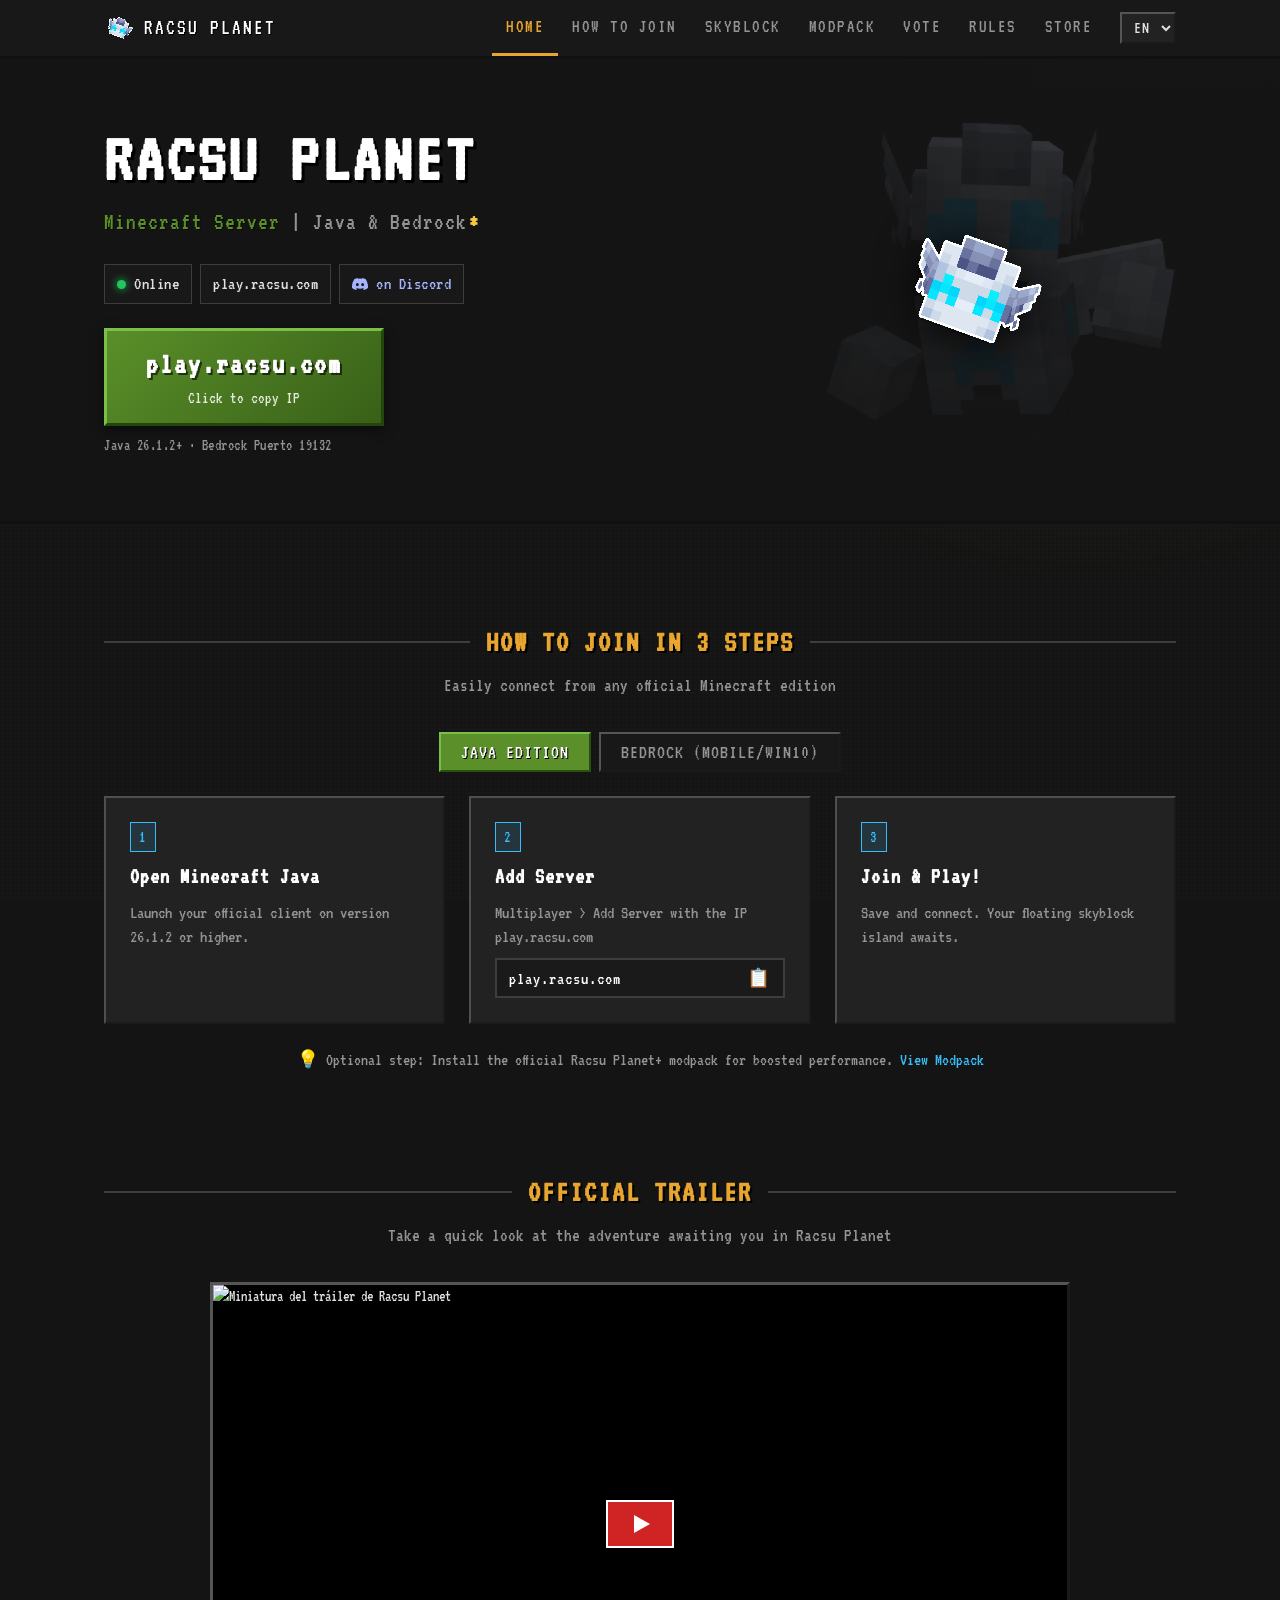
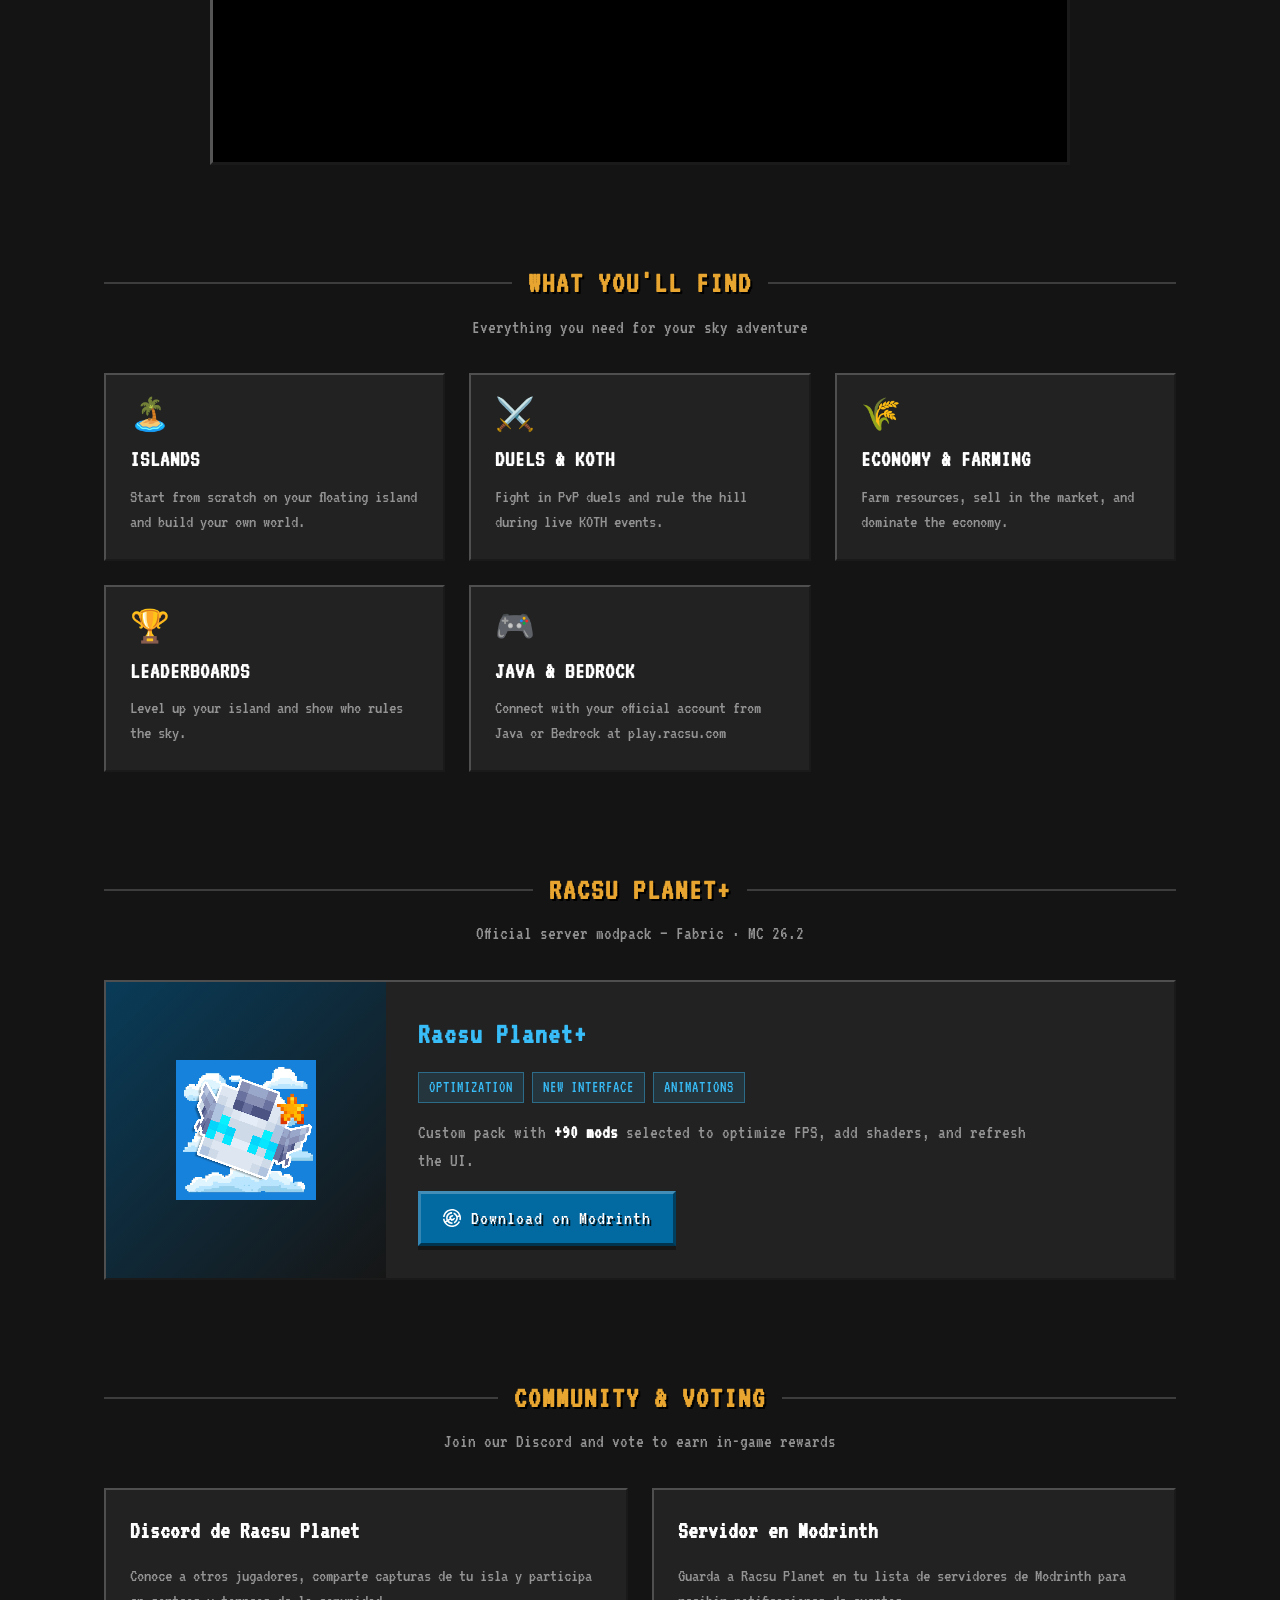
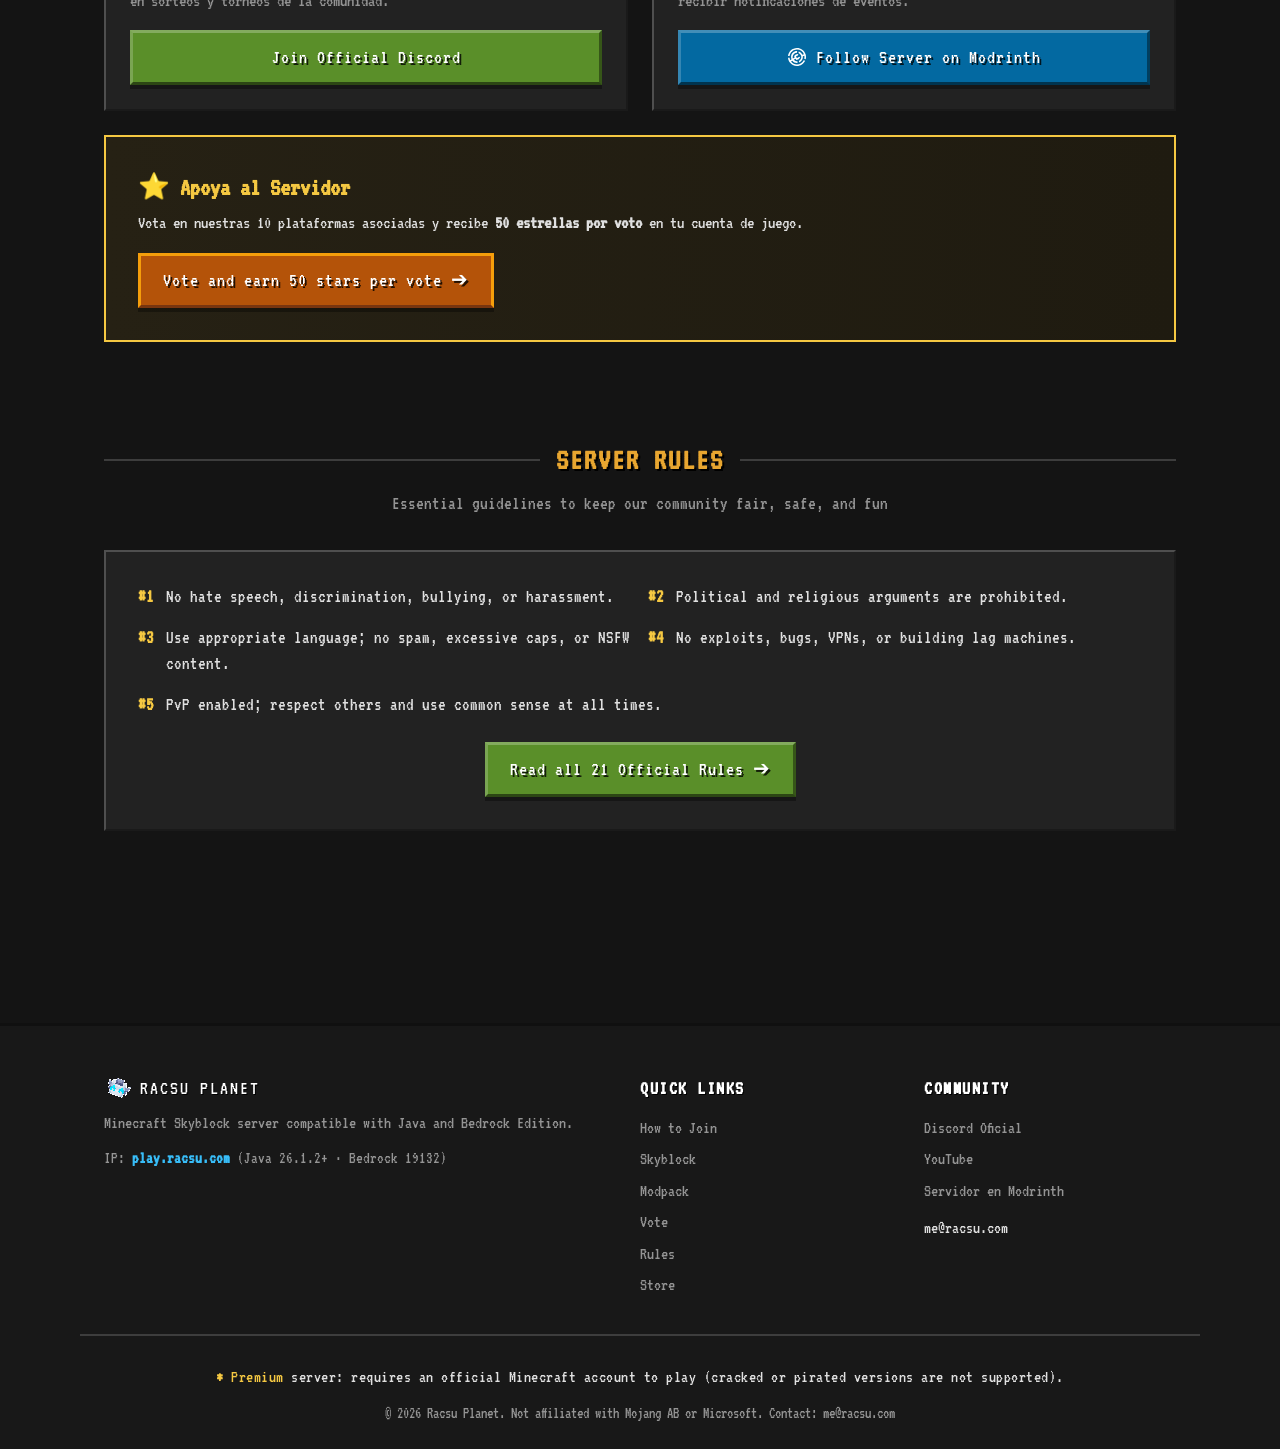
==== commit 6d064593: "feat(home): reorganize home layout, 2-column hero, and section flow" ====
--- a/index.html
+++ b/index.html
@@ -11,7 +11,7 @@
   <link rel="icon" href="/resources/logo.png" type="image/png" sizes="32x32">
   <link rel="apple-touch-icon" href="/resources/logo.png">
   <link rel="manifest" href="/manifest.webmanifest">
-  <meta name="theme-color" content="#1a1a1a">
+  <meta name="theme-color" content="#141414">
 
   <!-- Open Graph / Facebook -->
   <meta property="og:type" content="website">
@@ -70,22 +70,25 @@
 </head>
 
 <body>
+  <a href="#main-content" class="skip-link">Saltar al contenido principal</a>
 
   <!-- ═══ NAVBAR ═══ -->
-  <nav class="navbar">
+  <nav class="navbar" aria-label="Navegación principal">
     <div class="navbar-inner">
       <a class="navbar-logo" href="/" aria-label="Racsu Planet Inicio">
-        <img src="/resources/logo.png" alt="Racsu Planet Logo" width="28" height="28">
+        <img src="/resources/logo.png" alt="Racsu Planet Logo" width="30" height="30">
         <span>Racsu Planet</span>
       </a>
-      <div class="nav-links">
+      <button class="nav-toggle-btn" id="nav-toggle-btn" aria-label="Abrir menú de navegación" aria-expanded="false">
+        ☰
+      </button>
+      <div class="nav-links" id="nav-links">
         <a class="nav-link active" href="/" data-i18n="nav_home">Inicio</a>
         <a class="nav-link" href="/como-entrar" data-i18n="nav_how_to_join">Cómo Entrar</a>
         <a class="nav-link" href="/skyblock" data-i18n="nav_skyblock">Skyblock</a>
         <a class="nav-link" href="/modpack" data-i18n="nav_modpack">Modpack</a>
         <a class="nav-link" href="/votar" data-i18n="nav_vote">Votar</a>
         <a class="nav-link" href="/reglas" data-i18n="nav_rules">Reglas</a>
-        <a class="nav-link" href="/novedades" data-i18n="nav_news">Novedades</a>
         <a class="nav-link" href="https://tienda.racsu.com" target="_blank" rel="noopener noreferrer" data-i18n="nav_store">Tienda</a>
       </div>
       <div class="lang-selector-container">
@@ -99,380 +102,298 @@
     </div>
   </nav>
 
-  <!-- ═══ HERO ═══ -->
+  <!-- ═══ 1. HERO (2-COLUMN BALANCED) ═══ -->
   <header class="hero">
-    <div class="logo-wrap">
-      <img src="/resources/logo.png" alt="Logo de Racsu Planet" width="130" height="130">
-    </div>
-    <h1>Racsu Planet</h1>
-    <p class="tagline" data-i18n="hero_tagline" data-i18n-html="true"><span class="hl">Servidor de Minecraft</span> |
-      Java &amp; Bedrock<a href="#disclaimer" class="hl-star" title="Ver aclaración">*</a></p>
-
-    <!-- LIVE SERVER STATUS BAR -->
-    <div class="live-status-bar" id="live-status-bar" aria-live="polite">
-      <div class="status-indicator" id="server-status-indicator">
-        <span class="status-dot online" id="status-dot"></span>
-        <span data-i18n="status_loading">Consultando estado...</span>
-      </div>
-      <div class="status-players" id="server-status-players">
-        <strong>--</strong>/100 Jugadores
-      </div>
-      <div class="status-version" id="server-status-version">
-        MC 26.2
-      </div>
-      <div class="status-discord">
-        <svg viewBox="0 0 24 24" fill="currentColor" aria-hidden="true">
-          <path d="M20.317 4.37a19.791 19.791 0 0 0-4.885-1.515.074.074 0 0 0-.079.037c-.21.375-.444.864-.608 1.25a18.27 18.27 0 0 0-5.487 0 12.64 12.64 0 0 0-.617-1.25.077.077 0 0 0-.079-.037A19.736 19.736 0 0 0 3.677 4.37a.07.07 0 0 0-.032.027C.533 9.046-.32 13.58.099 18.057a.082.082 0 0 0 .031.057 19.9 19.9 0 0 0 5.993 3.03.078.078 0 0 0 .084-.028c.462-.63.874-1.295 1.226-1.994.021-.041.001-.09-.041-.106a13.107 13.107 0 0 1-1.872-.892.077.077 0 0 1-.008-.128 10.2 10.2 0 0 0 .372-.292.074.074 0 0 1 .077-.01c3.929 1.793 8.18 1.793 12.061 0a.074.074 0 0 1 .078.01c.12.098.246.198.373.292a.077.077 0 0 1-.006.127 12.299 12.299 0 0 1-1.873.894.077.077 0 0 0-.041.107c.36.698.772 1.362 1.225 1.993a.076.076 0 0 0 .084.028 19.839 19.839 0 0 0 6.002-3.03.077.077 0 0 0 .032-.054c.5-5.177-.838-9.674-3.549-13.66a.061.061 0 0 0-.031-.028zM8.02 15.33c-1.183 0-2.157-1.085-2.157-2.419 0-1.333.956-2.419 2.157-2.419 1.21 0 2.176 1.096 2.157 2.42 0 1.333-.956 2.418-2.157 2.418zm7.975 0c-1.183 0-2.157-1.085-2.157-2.419 0-1.333.955-2.419 2.157-2.419 1.21 0 2.176 1.096 2.157 2.42 0 1.333-.946 2.418-2.157 2.418z"/>
-        </svg>
-        <span id="discord-online-count" data-i18n="status_discord_online">en Discord</span>
-      </div>
-    </div>
-
-    <!-- CONNECT CARD -->
-    <div class="hero-btns">
-      <div class="connect-card" onclick="copyIP()" id="connect-card" role="button" tabindex="0"
-        aria-label="Copiar dirección IP del servidor play.racsu.com">
-        <div class="cc-info">
-          <strong>play.racsu.com</strong>
-          <span id="ip-text" data-i18n="hero_ip_text">Click para copiar la IP</span>
-        </div>
-      </div>
-
-      <!-- Secondary Modrinth Server CTA -->
-      <a href="https://modrinth.com/server/racsuplanet" target="_blank" rel="noopener noreferrer"
-        class="hero-modrinth-cta">
-        <img src="/resources/modrinth.svg" alt="Modrinth Server" width="18" height="18">
-        <span data-i18n="hero_modrinth_server">⭐ Síguenos y guárdanos en Modrinth</span>
-      </a>
+    <div class="hero-inner">
+      <div class="hero-content">
+        <h1>Racsu Planet</h1>
+        <p class="tagline" data-i18n="hero_tagline" data-i18n-html="true">
+          <span class="hl">Servidor de Minecraft</span> | Java &amp; Bedrock<a href="#disclaimer" class="hl-star" title="Ver aclaración">*</a>
+        </p>
+
+        <!-- Status Chips -->
+        <div class="hero-status-row" aria-live="polite">
+          <div class="chip" id="server-status-indicator">
+            <span class="status-dot online" id="status-dot"></span>
+            <span data-i18n="status_online">Online</span>
+          </div>
+          <div class="chip" id="server-status-players">
+            <strong>--</strong>/100 Jugadores
+          </div>
+          <a href="https://discord.racsu.com" target="_blank" rel="noopener noreferrer" class="chip chip-discord" aria-label="Comunidad de Discord">
+            <svg viewBox="0 0 24 24" fill="currentColor" aria-hidden="true">
+              <path d="M20.317 4.37a19.791 19.791 0 0 0-4.885-1.515.074.074 0 0 0-.079.037c-.21.375-.444.864-.608 1.25a18.27 18.27 0 0 0-5.487 0 12.64 12.64 0 0 0-.617-1.25.077.077 0 0 0-.079-.037A19.736 19.736 0 0 0 3.677 4.37a.07.07 0 0 0-.032.027C.533 9.046-.32 13.58.099 18.057a.082.082 0 0 0 .031.057 19.9 19.9 0 0 0 5.993 3.03.078.078 0 0 0 .084-.028c.462-.63.874-1.295 1.226-1.994.021-.041.001-.09-.041-.106a13.107 13.107 0 0 1-1.872-.892.077.077 0 0 1-.008-.128 10.2 10.2 0 0 0 .372-.292.074.074 0 0 1 .077-.01c3.929 1.793 8.18 1.793 12.061 0a.074.074 0 0 1 .078.01c.12.098.246.198.373.292a.077.077 0 0 1-.006.127 12.299 12.299 0 0 1-1.873.894.077.077 0 0 0-.041.107c.36.698.772 1.362 1.225 1.993a.076.076 0 0 0 .084.028 19.839 19.839 0 0 0 6.002-3.03.077.077 0 0 0 .032-.054c.5-5.177-.838-9.674-3.549-13.66a.061.061 0 0 0-.031-.028zM8.02 15.33c-1.183 0-2.157-1.085-2.157-2.419 0-1.333.956-2.419 2.157-2.419 1.21 0 2.176 1.096 2.157 2.42 0 1.333-.956 2.418-2.157 2.418zm7.975 0c-1.183 0-2.157-1.085-2.157-2.419 0-1.333.955-2.419 2.157-2.419 1.21 0 2.176 1.096 2.157 2.42 0 1.333-.946 2.418-2.157 2.418z"/>
+            </svg>
+            <span id="discord-online-count" data-i18n="status_discord_online">en Discord</span>
+          </a>
+        </div>
+
+        <!-- Single Primary Action: Copy IP Button -->
+        <div class="hero-cta-box">
+          <div class="connect-card" onclick="copyIP()" id="connect-card" role="button" tabindex="0"
+            aria-label="Copiar dirección IP del servidor play.racsu.com">
+            <div class="cc-info">
+              <strong>play.racsu.com</strong>
+              <span id="ip-text" data-i18n="hero_ip_text">Click para copiar la IP</span>
+            </div>
+          </div>
+          <span class="hero-version-text">Java 26.1.2+ · Bedrock Puerto 19132</span>
+        </div>
+      </div>
+
+      <!-- Mascot Logo Showcase -->
+      <div class="hero-mascot">
+        <div class="logo-wrap">
+          <img src="/resources/logo.png" alt="Racsu Planet Logo 3D" width="150" height="150">
+        </div>
+      </div>
     </div>
   </header>
 
-  <!-- ═══ PAGE BODY ═══ -->
-  <main class="page-body">
-
-    <!-- ═══ 1. GUÍA: CÓMO ENTRAR EN 3 PASOS ═══ -->
+  <!-- ═══ MAIN CONTENT ═══ -->
+  <main class="page-body" id="main-content">
+
+    <!-- ═══ 2. CÓMO ENTRAR (PESTAÑAS JAVA / BEDROCK) ═══ -->
     <section class="section" id="como-entrar">
       <div class="section-header">
         <span class="line"></span>
         <h2 data-i18n="guide_title">Cómo Entrar en 3 Pasos</h2>
         <span class="line"></span>
       </div>
-
-      <div class="guide-container">
-        <div class="guide-tabs">
-          <button class="tab-btn active" id="tab-btn-java" onclick="switchGuideTab('java')" data-i18n="guide_tab_java">Java Edition</button>
-          <button class="tab-btn" id="tab-btn-bedrock" onclick="switchGuideTab('bedrock')" data-i18n="guide_tab_bedrock">Bedrock (Móvil/Win10)</button>
-        </div>
-
-        <!-- Java Content -->
-        <div class="steps-grid" id="guide-java-content">
-          <div class="step-card">
-            <span class="step-badge">Paso 1</span>
-            <h3 data-i18n="guide_step1_java_title">Abre Minecraft Java</h3>
-            <p data-i18n="guide_step1_java_desc">Inicia tu cliente oficial en versión 26.1.2 o superior.</p>
-          </div>
-          <div class="step-card">
-            <span class="step-badge">Paso 2</span>
-            <h3 data-i18n="guide_step2_java_title">Añadir Servidor</h3>
-            <p data-i18n="guide_step2_java_desc">Entra a Multijugador > Añadir Servidor y escribe la IP:</p>
-            <button class="copy-pill-btn" onclick="copyIP()" aria-label="Copiar IP play.racsu.com">
-              <strong>play.racsu.com</strong>
-              <span>📋</span>
-            </button>
-          </div>
-          <div class="step-card">
-            <span class="step-badge">Paso 3</span>
-            <h3 data-i18n="guide_step3_java_title">¡A Jugar!</h3>
-            <p data-i18n="guide_step3_java_desc">Guarda y conéctate. ¡Tu isla flotante te espera!</p>
-          </div>
-        </div>
-
-        <!-- Bedrock Content -->
-        <div class="steps-grid" id="guide-bedrock-content" style="display: none;">
-          <div class="step-card">
-            <span class="step-badge">Paso 1</span>
-            <h3 data-i18n="guide_step1_bedrock_title">Abre Minecraft Bedrock</h3>
-            <p data-i18n="guide_step1_bedrock_desc">Desde Windows 10/11, Android o iOS con cuenta oficial.</p>
-          </div>
-          <div class="step-card">
-            <span class="step-badge">Paso 2</span>
-            <h3 data-i18n="guide_step2_bedrock_title">Añadir a Servidores</h3>
-            <p data-i18n="guide_step2_bedrock_desc">Pestaña Servidores > Añadir Servidor. Ingresa la IP y el Puerto:</p>
-            <button class="copy-pill-btn" onclick="copyIP()" style="margin-bottom: 6px;">
-              <span>IP: <strong>play.racsu.com</strong></span>
-              <span>📋</span>
-            </button>
-            <button class="copy-pill-btn" onclick="copyBedrockPort()">
-              <span>Puerto: <strong id="port-text">19132</strong></span>
-              <span>📋</span>
-            </button>
-          </div>
-          <div class="step-card">
-            <span class="step-badge">Paso 3</span>
-            <h3 data-i18n="guide_step3_bedrock_title">Conéctate</h3>
-            <p data-i18n="guide_step3_bedrock_desc">Presiona Jugar y comienza tu aventura en Skyblock.</p>
-          </div>
-        </div>
-
-        <!-- Optional Modpack Extra Step -->
-        <div class="step-modpack-extra">
-          <p data-i18n="guide_modpack_tip">Paso Extra (Opcional): Instala el modpack oficial Racsu Planet+ para máxima optimización.</p>
-          <a href="https://modrinth.com/modpack/racsu-planet" target="_blank" rel="noopener noreferrer" class="mc-btn sky-btn" style="padding: 6px 14px; font-size: 1.1rem;">
-            <span data-i18n="guide_modpack_btn">Descargar Modpack</span>
-          </a>
-        </div>
-      </div>
-    </section>
-
-    <!-- ═══ 2. TRAILER OFICIAL (FACADE) ═══ -->
+      <p class="section-subtitle" data-i18n="guide_subtitle">Conéctate fácilmente desde cualquier edición oficial de Minecraft</p>
+
+      <div class="guide-tabs">
+        <button class="tab-btn active" id="tab-btn-java" onclick="switchGuideTab('java')" data-i18n="guide_tab_java">Java Edition</button>
+        <button class="tab-btn" id="tab-btn-bedrock" onclick="switchGuideTab('bedrock')" data-i18n="guide_tab_bedrock">Bedrock (Móvil/Win10)</button>
+      </div>
+
+      <!-- Java Steps -->
+      <div class="steps-grid" id="guide-java-content">
+        <div class="step-card">
+          <span class="step-badge">1</span>
+          <h3 data-i18n="guide_step1_java_title">Abre Minecraft Java</h3>
+          <p data-i18n="guide_step1_java_desc">Inicia tu cliente oficial en versión 26.1.2 o superior.</p>
+        </div>
+        <div class="step-card">
+          <span class="step-badge">2</span>
+          <h3 data-i18n="guide_step2_java_title">Añadir Servidor</h3>
+          <p data-i18n="guide_step2_java_desc">Multijugador > Añadir Servidor con la IP play.racsu.com</p>
+          <button class="copy-pill-btn" onclick="copyIP()" aria-label="Copiar IP play.racsu.com">
+            <span>play.racsu.com</span>
+            <span>📋</span>
+          </button>
+        </div>
+        <div class="step-card">
+          <span class="step-badge">3</span>
+          <h3 data-i18n="guide_step3_java_title">¡A Jugar!</h3>
+          <p data-i18n="guide_step3_java_desc">Guarda y conéctate. Tu isla flotante te espera.</p>
+        </div>
+      </div>
+
+      <!-- Bedrock Steps -->
+      <div class="steps-grid" id="guide-bedrock-content" style="display: none;">
+        <div class="step-card">
+          <span class="step-badge">1</span>
+          <h3 data-i18n="guide_step1_bedrock_title">Abre Minecraft Bedrock</h3>
+          <p data-i18n="guide_step1_bedrock_desc">Desde Windows 10/11, Android o iOS con cuenta oficial.</p>
+        </div>
+        <div class="step-card">
+          <span class="step-badge">2</span>
+          <h3 data-i18n="guide_step2_bedrock_title">Añadir a Servidores</h3>
+          <p data-i18n="guide_step2_bedrock_desc">Pestaña Servidores > Añadir Servidor con IP y puerto.</p>
+          <button class="copy-pill-btn" onclick="copyIP()" style="margin-bottom: 6px;">
+            <span>IP: play.racsu.com</span>
+            <span>📋</span>
+          </button>
+          <button class="copy-pill-btn" onclick="copyBedrockPort()">
+            <span>Puerto: <strong id="port-text">19132</strong></span>
+            <span>📋</span>
+          </button>
+        </div>
+        <div class="step-card">
+          <span class="step-badge">3</span>
+          <h3 data-i18n="guide_step3_bedrock_title">Conéctate</h3>
+          <p data-i18n="guide_step3_bedrock_desc">Presiona Jugar y comienza tu aventura en el cielo.</p>
+        </div>
+      </div>
+
+      <!-- Discreet modpack tip -->
+      <p class="guide-subtip">
+        💡 <span data-i18n="guide_modpack_tip">Paso opcional: Instala el modpack oficial Racsu Planet+ para optimizar tu rendimiento.</span>
+        <a href="/modpack" data-i18n="guide_modpack_btn">Ver Modpack ➔</a>
+      </p>
+    </section>
+
+    <!-- ═══ 3. TRÁILER OFICIAL ═══ -->
     <section class="section" id="trailer">
       <div class="section-header">
         <span class="line"></span>
         <h2 data-i18n="trailer_title">Tráiler Oficial</h2>
         <span class="line"></span>
       </div>
-
-      <div class="trailer-facade-wrap" id="trailer-facade" role="button" tabindex="0" aria-label="Reproducir tráiler oficial de Racsu Planet">
-        <img class="trailer-facade-thumb" src="https://i.ytimg.com/vi/ZsAJiZ42qGc/hqdefault.jpg" alt="Miniatura del tráiler de Racsu Planet" loading="lazy" width="800" height="450">
-        <div class="trailer-play-btn" aria-hidden="true"></div>
-      </div>
-    </section>
-
-    <!-- ═══ 3. SKYBLOCK FEATURES ═══ -->
+      <p class="section-subtitle" data-i18n="trailer_subtitle">Echa un vistazo a la experiencia que te espera en Racsu Planet</p>
+
+      <div class="trailer-wrap">
+        <div class="trailer-facade-wrap" id="trailer-facade" role="button" tabindex="0" aria-label="Reproducir tráiler oficial de Racsu Planet">
+          <img class="trailer-facade-thumb" src="https://i.ytimg.com/vi/ZsAJiZ42qGc/hqdefault.jpg" alt="Miniatura del tráiler de Racsu Planet" loading="lazy" width="800" height="450">
+          <div class="trailer-play-btn" aria-hidden="true"></div>
+        </div>
+      </div>
+    </section>
+
+    <!-- ═══ 4. SKYBLOCK (QUÉ VAS A ENCONTRAR) ═══ -->
     <section class="section" id="skyblock">
       <div class="section-header">
         <span class="line"></span>
-        <h2 data-i18n="skyblock_title">Juega un Skyblock Asombroso</h2>
-        <span class="line"></span>
-      </div>
-
-      <!-- Main Game Modes -->
-      <div class="main-features-grid">
-        <div class="main-feat-card">
-          <div class="main-feat-image">
-            <img src="/resources/islas.png" alt="Islas Skyblock" loading="lazy" width="600" height="450">
-          </div>
-          <div class="main-feat-text">
-            <strong data-i18n="feat_islands_title">Islas</strong>
-            <span class="main-feat-subtitle" data-i18n="feat_islands_subtitle">Tu aventura en el cielo</span>
-            <span class="main-feat-desc" data-i18n="feat_islands_desc">Empieza desde cero en tu isla flotante y
-              construye tu propio mundo.</span>
-          </div>
-        </div>
-
-        <div class="main-feat-card">
-          <div class="main-feat-image">
-            <img src="/resources/duelos.png" alt="Duelos y KOTH" loading="lazy" width="600" height="450">
-          </div>
-          <div class="main-feat-text">
-            <strong data-i18n="feat_duels_title">Duelos y KOTH</strong>
-            <span class="main-feat-subtitle" data-i18n="feat_duels_subtitle">Compite en la arena</span>
-            <span class="main-feat-desc" data-i18n="feat_duels_desc">Compite en los duelos y en el koth para demostrar
-              que eres el mejor.</span>
-          </div>
-        </div>
-      </div>
-
-      <!-- Other Features -->
-      <div class="features-grid">
-        <div class="feat-card">
-          <div class="feat-text">
-            <strong data-i18n="feat_grid1_title">Economía y Farming</strong>
-            <span data-i18n="feat_grid1_desc">Cultiva recursos, vendelos en el mercado y domina la economía.</span>
-          </div>
-        </div>
-        <div class="feat-card">
-          <div class="feat-text">
-            <strong data-i18n="feat_grid2_title">Clasificaciones</strong>
-            <span data-i18n="feat_grid2_desc">Sube en el ranking de islas y demuestra quién manda en el cielo.</span>
-          </div>
-        </div>
-        <div class="feat-card">
-          <div class="feat-text">
-            <strong data-i18n="feat_grid3_title">Java & Bedrock</strong>
-            <span data-i18n="feat_grid3_desc">Conéctate desde cualquier edición oficial en play.racsu.com</span>
-          </div>
-        </div>
-        <div class="feat-card">
-          <div class="feat-text">
-            <strong data-i18n="feat_grid4_title">Cosméticos y Rangos</strong>
-            <span data-i18n="feat_grid4_desc">Personaliza tu experiencia con rangos exclusivos en la tienda.</span>
-          </div>
-        </div>
-      </div>
-    </section>
-
-    <!-- ═══ 4. GALERÍA DE LA COMUNIDAD ═══ -->
-    <section class="section" id="galeria">
-      <div class="section-header">
-        <span class="line"></span>
-        <h2 data-i18n="gallery_title">Galería de la Comunidad</h2>
-        <span class="line"></span>
-      </div>
-
-      <div class="gallery-wrap">
-        <div class="gallery-slider" id="gallery-slider">
-          <!-- Loaded dynamically from /data/galeria.json -->
-        </div>
-        <div class="gallery-nav">
-          <button class="gallery-btn" onclick="prevGallerySlide()" data-i18n="gallery_prev" aria-label="Imagen anterior">❮ Anterior</button>
-          <button class="gallery-btn" onclick="nextGallerySlide()" data-i18n="gallery_next" aria-label="Siguiente imagen">Siguiente ❯</button>
-        </div>
-      </div>
-    </section>
-
-    <!-- ═══ 5. EVENTOS Y TEMPORADAS (OCULTO SI ESTÁ VACÍO) ═══ -->
-    <section class="section" id="eventos-section" style="display: none;">
-      <div class="section-header">
-        <span class="line"></span>
-        <h2>Eventos y Temporadas</h2>
-        <span class="line"></span>
-      </div>
-      <div class="steps-grid" id="eventos-list"></div>
-    </section>
-
-    <!-- ═══ 6. RANKING DE ISLAS ═══ -->
-    <section class="section" id="ranking">
-      <div class="section-header">
-        <span class="line"></span>
-        <h2 data-i18n="ranking_title">Ranking de Islas</h2>
-        <span class="line"></span>
-      </div>
-
-      <div class="ranking-wrap">
-        <div class="ranking-demo-notice">
-          ⚙️ <strong>DATOS DEMO:</strong> Este ranking se gestiona en <code>/data/ranking.json</code>. En GitHub Pages se actualiza editando dicho archivo o con un GitHub Action conectado al plugin de Skyblock.
-        </div>
-        <table class="ranking-table" aria-label="Tabla de clasificación de islas de Skyblock">
-          <thead>
-            <tr>
-              <th data-i18n="ranking_col_pos">#</th>
-              <th data-i18n="ranking_col_name">Isla</th>
-              <th data-i18n="ranking_col_leader">Líder</th>
-              <th data-i18n="ranking_col_level">Nivel</th>
-              <th data-i18n="ranking_col_members">Miembros</th>
-            </tr>
-          </thead>
-          <tbody id="ranking-tbody">
-            <!-- Loaded dynamically from /data/ranking.json -->
-          </tbody>
-        </table>
-      </div>
-    </section>
-
-    <!-- ═══ 7. VOTAR DESTACADO ═══ -->
-    <section class="section" id="votar">
-      <div class="section-header">
-        <span class="line"></span>
-        <h2 data-i18n="vote_title">Vota por Racsu Planet</h2>
-        <span class="line"></span>
-      </div>
-
-      <div style="background: var(--ore-panel); border: 3px solid var(--ore-border); padding: 24px; text-align: center;">
-        <h3 style="font-size: 1.6rem; color: var(--ore-gold); margin-bottom: 8px;">¡Gana 50 Estrellas por cada Voto!</h3>
-        <p style="font-size: 1.2rem; color: var(--ore-text-dim); max-width: 600px; margin: 0 auto 20px;">
-          Vota diariamente por Racsu Planet en nuestras 10 plataformas asociadas para apoyar el crecimiento del servidor y reclamar recompensas exclusivas.
-        </p>
-        <a href="/votar" class="mc-btn gold-btn" style="font-size: 1.35rem;">
-          <span>Ver Plataformas de Votación (10) ➔</span>
-        </a>
-      </div>
-    </section>
-
-    <!-- ═══ 8. REGLAS RESUMEN ═══ -->
-    <section class="section" id="reglas">
-      <div class="section-header">
-        <span class="line"></span>
-        <h2 data-i18n="rules_title">Reglas Oficiales</h2>
-        <span class="line"></span>
-      </div>
-
-      <div class="feat-card" style="padding: 24px;">
-        <p style="font-size: 1.2rem; color: var(--ore-text-bright); margin-bottom: 12px;">
-          Garantizamos una experiencia justa y divertida para toda la comunidad. Respeta el juego limpio, la convivencia sana y las normas del servidor y Discord.
-        </p>
-        <div style="margin-bottom: 16px;">
-          <p style="color:var(--ore-text-dim); font-size:1.05rem;">
-            🛡️ 21 reglas divididas en Convivencia, Chat, Juego y Seguridad. El incumplimiento conlleva sanciones o ban inmediato.
-          </p>
-        </div>
-        <a href="/reglas" class="mc-btn green" style="font-size: 1.2rem;">
-          <span data-i18n="rules_summary_link">Ver todas las reglas completas ➔</span>
-        </a>
-      </div>
-    </section>
-
-    <!-- ═══ 9. NOVEDADES ═══ -->
-    <section class="section" id="novedades">
-      <div class="section-header">
-        <span class="line"></span>
-        <h2 data-i18n="news_title">Últimas Novedades</h2>
-        <span class="line"></span>
-      </div>
-
-      <div class="news-grid" id="novedades-list">
-        <!-- Loaded dynamically from /data/novedades.json -->
-      </div>
-    </section>
-
-    <!-- ═══ 10. MODPACK RACSU PLANET+ ═══ -->
+        <h2 data-i18n="skyblock_title">¿Qué vas a encontrar?</h2>
+        <span class="line"></span>
+      </div>
+      <p class="section-subtitle" data-i18n="skyblock_subtitle">Todo lo que necesitas para tu aventura en el cielo</p>
+
+      <div class="skyblock-grid">
+        <div class="sky-card">
+          <div class="sky-card-icon">🏝️</div>
+          <h3 data-i18n="feat_islands_title">Islas</h3>
+          <p data-i18n="feat_islands_desc">Comienza desde cero en tu isla flotante y construye tu propio mundo.</p>
+        </div>
+        <div class="sky-card">
+          <div class="sky-card-icon">⚔️</div>
+          <h3 data-i18n="feat_duels_title">Duelos y KOTH</h3>
+          <p data-i18n="feat_duels_desc">Compite en la arena de combate PvP y domina la colina en eventos KOTH.</p>
+        </div>
+        <div class="sky-card">
+          <div class="sky-card-icon">🌾</div>
+          <h3 data-i18n="feat_grid1_title">Economía y Farming</h3>
+          <p data-i18n="feat_grid1_desc">Cultiva recursos, véndelos en el mercado dinámico y domina la economía.</p>
+        </div>
+        <div class="sky-card">
+          <div class="sky-card-icon">🏆</div>
+          <h3 data-i18n="feat_grid2_title">Clasificaciones</h3>
+          <p data-i18n="feat_grid2_desc">Sube en el ranking de nivel de islas y demuestra quién manda en el cielo.</p>
+        </div>
+        <div class="sky-card">
+          <div class="sky-card-icon">🎮</div>
+          <h3 data-i18n="feat_grid3_title">Java & Bedrock</h3>
+          <p data-i18n="feat_grid3_desc">Conéctate con tu cuenta oficial desde Java o Bedrock en play.racsu.com</p>
+        </div>
+      </div>
+    </section>
+
+    <!-- ═══ 5. MODPACK RACSU PLANET+ ═══ -->
     <section class="section" id="modpack">
       <div class="section-header">
         <span class="line"></span>
         <h2 data-i18n="modpack_title">Racsu Planet+</h2>
         <span class="line"></span>
       </div>
+      <p class="section-subtitle" data-i18n="modpack_subtitle">Modpack oficial del servidor — Fabric · MC 26.2</p>
 
       <div class="modpack-card">
         <div class="modpack-image">
-          <img src="/resources/logoMDR.png" alt="Racsu Planet+ icon" width="400" height="400">
+          <img src="/resources/logoMDR.png" alt="Racsu Planet+ Logo" width="140" height="140" loading="lazy">
         </div>
         <div class="modpack-content">
-          <strong data-i18n="modpack_title">Racsu Planet+</strong>
-          <span class="modpack-subtitle" data-i18n="modpack_subtitle">Modpack oficial del servidor — Fabric · MC 26.2</span>
+          <h3>Racsu Planet+</h3>
           <div class="modpack-tags">
             <span class="modpack-tag" data-i18n="modpack_tag_opt">Optimización</span>
             <span class="modpack-tag" data-i18n="modpack_tag_ui">Nueva Interfaz</span>
             <span class="modpack-tag" data-i18n="modpack_tag_anim">Animaciones</span>
           </div>
           <p data-i18n="modpack_desc" data-i18n-html="true">
-            Un pack de mods personalizado con <strong style="color:var(--ore-text);">+90 mods</strong> cuidadosamente
-            seleccionados para mejorar tu experiencia en el servidor. Optimización y una refrescada estética. :>
+            Pack personalizado con <strong style="color:var(--ore-text-bright);">+90 mods</strong> seleccionados para optimizar FPS, añadir shaders y renovar la estética visual.
           </p>
           <a class="mc-btn sky-btn" href="https://modrinth.com/modpack/racsu-planet" target="_blank" rel="noopener noreferrer">
-            <img src="/resources/modrinth.svg" alt="Modrinth" width="20" height="20"
-              style="filter:brightness(0) invert(1); flex-shrink:0;">
+            <img src="/resources/modrinth.svg" alt="Modrinth" width="18" height="18" style="filter:brightness(0) invert(1);">
             <span data-i18n="modpack_download_text">Descargar en Modrinth</span>
           </a>
         </div>
       </div>
     </section>
 
-    <!-- ═══ 11. DISCORD & COMUNIDAD ═══ -->
-    <section class="section" id="discord">
-      <div class="section-header">
-        <span class="line"></span>
-        <h2 data-i18n="discord_title">Comunidad de Discord</h2>
-        <span class="line"></span>
-      </div>
-
-      <div class="discord-layout">
-        <div class="discord-embed-wrap">
-          <iframe src="https://discord.com/widget?id=1261810581304770610&theme=dark"
-            allowtransparency="true"
-            sandbox="allow-popups allow-popups-to-escape-sandbox allow-same-origin allow-scripts"
-            title="Discord de Racsu Planet" data-i18n-title="discord_iframe_title"></iframe>
-        </div>
-        <a href="https://discord.racsu.com" target="_blank" rel="noopener noreferrer" class="mc-btn"
-          style="background: #5865F2; border-color: #7983f5; border-right-color: #3b429f; border-bottom-color: #3b429f;">
-          <span>Unirse al Discord Oficial ➔</span>
-        </a>
+    <!-- ═══ 6. COMUNIDAD Y VOTACIÓN ═══ -->
+    <section class="section" id="comunidad">
+      <div class="section-header">
+        <span class="line"></span>
+        <h2 data-i18n="community_title">Comunidad y Votación</h2>
+        <span class="line"></span>
+      </div>
+      <p class="section-subtitle" data-i18n="community_subtitle">Únete a nuestro Discord y vota para ganar recompensas</p>
+
+      <div class="community-grid">
+        <div class="comm-card">
+          <h3>Discord de Racsu Planet</h3>
+          <p>Conoce a otros jugadores, comparte capturas de tu isla y participa en sorteos y torneos de la comunidad.</p>
+          <a href="https://discord.racsu.com" target="_blank" rel="noopener noreferrer" class="mc-btn green" style="width:100%;">
+            <span data-i18n="community_discord_cta">Unirse al Discord Oficial ➔</span>
+          </a>
+        </div>
+
+        <div class="comm-card">
+          <h3>Servidor en Modrinth</h3>
+          <p>Guarda a Racsu Planet en tu lista de servidores de Modrinth para recibir notificaciones de eventos.</p>
+          <a href="https://modrinth.com/server/racsuplanet" target="_blank" rel="noopener noreferrer" class="mc-btn sky-btn" style="width:100%;">
+            <img src="/resources/modrinth.svg" alt="Modrinth" width="18" height="18" style="filter:brightness(0) invert(1);">
+            <span data-i18n="community_modrinth_cta">Seguir en Modrinth</span>
+          </a>
+        </div>
+
+        <!-- Big Vote CTA Banner -->
+        <div class="vote-cta-banner">
+          <div>
+            <h3>⭐ Apoya al Servidor</h3>
+            <p>Vota en nuestras 10 plataformas asociadas y recibe <strong>50 estrellas por voto</strong> en tu cuenta de juego.</p>
+          </div>
+          <a href="/votar" class="mc-btn green" style="background:#b45309; border-color:#f59e0b; border-bottom-color:#78350f;">
+            <span data-i18n="community_vote_btn">Votar y ganar 50 estrellas por voto ➔</span>
+          </a>
+        </div>
+      </div>
+    </section>
+
+    <!-- ═══ 7. REGLAS (RESUMEN BREVE) ═══ -->
+    <section class="section" id="reglas">
+      <div class="section-header">
+        <span class="line"></span>
+        <h2 data-i18n="rules_title">Reglas del Servidor</h2>
+        <span class="line"></span>
+      </div>
+      <p class="section-subtitle" data-i18n="rules_subtitle">Normativa básica para mantener una comunidad sana, justa y respetuosa</p>
+
+      <div class="rules-summary-card">
+        <ul class="rules-summary-list">
+          <li class="rules-summary-item">
+            <span>#1</span>
+            <span data-i18n="rules_r1">Prohibido el discurso de odio, discriminación, bullying o acoso.</span>
+          </li>
+          <li class="rules-summary-item">
+            <span>#2</span>
+            <span data-i18n="rules_r2">Prohibidas las discusiones políticas o religiosas.</span>
+          </li>
+          <li class="rules-summary-item">
+            <span>#3</span>
+            <span data-i18n="rules_r3">Usa lenguaje apropiado; sin spam, mayúsculas excesivas ni contenido NSFW.</span>
+          </li>
+          <li class="rules-summary-item">
+            <span>#4</span>
+            <span data-i18n="rules_r4">Prohibido el uso de exploits, bugs, VPNs y construcción de lag machines.</span>
+          </li>
+          <li class="rules-summary-item" style="grid-column: 1 / -1;">
+            <span>#5</span>
+            <span data-i18n="rules_r5">PvP activado; respeta a los demás y usa el sentido común en todo momento.</span>
+          </li>
+        </ul>
+
+        <div style="text-align: center; margin-top: var(--sp-3);">
+          <a href="/reglas" class="mc-btn green">
+            <span data-i18n="rules_summary_link">Leer las 21 Reglas Oficiales Completas ➔</span>
+          </a>
+        </div>
       </div>
     </section>
 
   </main>
 
-  <!-- ═══ FOOTER ═══ -->
+  <!-- ═══ 8. FOOTER (UNIFIED 3-COLUMN + DISCLAIMER) ═══ -->
   <footer class="site-footer">
     <div class="footer-inner">
       <div class="footer-brand">
@@ -480,7 +401,10 @@
           <img src="/resources/logo.png" alt="Racsu Planet Logo" width="28" height="28">
           <span>Racsu Planet</span>
         </a>
-        <p data-i18n="footer_brand_desc">Servidor de Minecraft Skyblock compatible con Java y Bedrock Edition.</p>
+        <p data-i18n="footer_brand_desc">Servidor de Minecraft Skyblock en español compatible con Java y Bedrock Edition.</p>
+        <p style="color:var(--ore-text-dim); font-size:1.05rem; margin-top:4px;">
+          IP: <strong style="color:var(--ore-sky);">play.racsu.com</strong> (Java 26.1.2+ · Bedrock 19132)
+        </p>
       </div>
       <div class="footer-col">
         <h3 data-i18n="footer_links_title">Links Rápidos</h3>
@@ -489,29 +413,24 @@
         <a href="/modpack" data-i18n="nav_modpack">Modpack</a>
         <a href="/votar" data-i18n="nav_vote">Votar</a>
         <a href="/reglas" data-i18n="nav_rules">Reglas</a>
-        <a href="/staff">Staff</a>
         <a href="https://tienda.racsu.com" target="_blank" rel="noopener noreferrer" data-i18n="nav_store">Tienda</a>
       </div>
       <div class="footer-col">
         <h3 data-i18n="footer_community_title">Comunidad</h3>
-        <a href="https://discord.racsu.com" target="_blank" rel="noopener noreferrer">Discord</a>
+        <a href="https://discord.racsu.com" target="_blank" rel="noopener noreferrer">Discord Oficial</a>
         <a href="https://www.youtube.com/@RacsuPlanet" target="_blank" rel="noopener noreferrer">YouTube</a>
         <a href="https://modrinth.com/server/racsuplanet" target="_blank" rel="noopener noreferrer">Servidor en Modrinth</a>
-      </div>
-      <div class="footer-col">
-        <h3 data-i18n="footer_server_title">Servidor</h3>
-        <p style="color:var(--ore-sky); font-size:1.15rem; font-weight:bold;">play.racsu.com</p>
-        <p style="color:var(--ore-text-dim); font-size:1rem; margin-top:4px;">Java (26.1.2+) &amp; Bedrock (19132)</p>
-        <p style="color:var(--ore-text-dim); font-size:1rem; margin-top:8px;">Contacto: <a href="mailto:me@racsu.com" style="color:var(--ore-text-bright);">me@racsu.com</a></p>
+        <a href="mailto:me@racsu.com" style="margin-top:6px; color:var(--ore-text);">me@racsu.com</a>
       </div>
     </div>
     <div class="footer-bottom">
-      <p class="footer-disclaimer" id="disclaimer" data-i18n="footer_disclaimer" data-i18n-html="true"><span class="hl-star">*</span> Servidor <span class="hl-gold">Premium</span>: requiere una cuenta legal de Minecraft para jugar (no compatible con versiones crackeadas o pirateadas).</p>
+      <p class="footer-disclaimer" id="disclaimer" data-i18n="footer_disclaimer" data-i18n-html="true">
+        <span class="hl-star">*</span> Servidor <span class="hl-gold">Premium</span>: requiere una cuenta legal de Minecraft para jugar (no compatible con versiones crackeadas o pirateadas).
+      </p>
       <p data-i18n="footer_copyright">© 2026 Racsu Planet. No afiliado con Mojang AB ni Microsoft. Contacto: me@racsu.com</p>
     </div>
   </footer>
 
-  <!-- Scripts -->
   <script src="/assets/js/i18n.js"></script>
   <script src="/assets/js/main.js"></script>
 </body>
--- a/assets/css/main.css
+++ b/assets/css/main.css
@@ -1,32 +1,43 @@
-/* ─── RACSU PLANET OREUI DESIGN SYSTEM & STYLES ─── */
+/* ─── RACSU PLANET OREUI DESIGN SYSTEM ─── */
 :root {
-  --ore-bg: #1a1a1a;
-  --ore-panel: #2a2a2a;
-  --ore-panel-light: #3a3a3a;
-  --ore-panel-dark: #1e1e1e;
-  --ore-border: #4a4a4a;
-  --ore-border-dark: #111111;
+  /* Colors */
+  --ore-bg: #141414;
+  --ore-panel: #222222;
+  --ore-panel-light: #2d2d2d;
+  --ore-panel-dark: #181818;
+  --ore-border: #3d3d3d;
+  --ore-border-dark: #101010;
   --ore-green: #5a8f29;
   --ore-green-hover: #6aaf32;
-  --ore-green-dark: #3d6b1a;
+  --ore-green-dark: #386018;
   --ore-red: #c13b2a;
-  --ore-red-hover: #d4483a;
   --ore-orange: #e8a630;
   --ore-gold: #f5c842;
-  --ore-blue: #5865F2;
   --ore-sky: #38bdf8;
-  --ore-sky-dark: #0ea5e9;
+  --ore-sky-dark: #0284c7;
   --ore-text: #e0e0e0;
-  --ore-text-dim: #8a8a8a;
+  --ore-text-dim: #949494;
   --ore-text-bright: #ffffff;
-  --ore-shadow: rgba(0, 0, 0, 0.5);
   --font-pixel: 'VT323', monospace;
-  --font-sans: system-ui, -apple-system, BlinkMacSystemFont, 'Segoe UI', Roboto, sans-serif;
+
+  /* Consistent 8px Spacing Scale */
+  --sp-1: 4px;
+  --sp-2: 8px;
+  --sp-3: 16px;
+  --sp-4: 24px;
+  --sp-5: 32px;
+  --sp-6: 48px;
+  --sp-7: 64px;
+  --sp-8: 96px;
+
+  /* Single Global Container */
+  --container-max: 1120px;
+  --container-pad: 24px;
 }
 
 html {
   scroll-behavior: smooth;
-  scroll-padding-top: 64px;
+  scroll-padding-top: 72px;
   overflow-x: hidden;
   width: 100%;
 }
@@ -45,70 +56,94 @@
   overflow-x: hidden;
   width: 100%;
   image-rendering: pixelated;
-  line-height: 1.4;
-}
-
-/* ─── PIXELATED GRID OVERLAY ─── */
+  line-height: 1.45;
+}
+
+/* Accessibility: High contrast focus visible */
+:focus-visible {
+  outline: 3px solid var(--ore-gold) !important;
+  outline-offset: 2px !important;
+}
+
+.skip-link {
+  position: absolute;
+  top: -100px;
+  left: 16px;
+  background: var(--ore-gold);
+  color: #000;
+  font-weight: bold;
+  padding: 8px 16px;
+  z-index: 9999;
+  text-decoration: none;
+  font-size: 1.1rem;
+  transition: top 0.2s;
+}
+
+.skip-link:focus {
+  top: 10px;
+}
+
+/* Pixel Background Overlay */
 body::before {
   content: '';
   position: fixed;
   inset: 0;
   background:
-    repeating-linear-gradient(0deg, transparent, transparent 2px, rgba(255, 255, 255, 0.008) 2px, rgba(255, 255, 255, 0.008) 4px),
-    repeating-linear-gradient(90deg, transparent, transparent 2px, rgba(255, 255, 255, 0.008) 2px, rgba(255, 255, 255, 0.008) 4px);
+    repeating-linear-gradient(0deg, transparent, transparent 2px, rgba(255, 255, 255, 0.006) 2px, rgba(255, 255, 255, 0.006) 4px),
+    repeating-linear-gradient(90deg, transparent, transparent 2px, rgba(255, 255, 255, 0.006) 2px, rgba(255, 255, 255, 0.006) 4px);
   z-index: 0;
   pointer-events: none;
 }
 
-/* ─── AMBIENT COLOR GLOWS ─── */
+/* Ambient Subtle Glows */
 body::after {
   content: '';
   position: fixed;
   inset: 0;
   background:
-    radial-gradient(ellipse 45% 35% at 10% 20%, rgba(56, 130, 248, 0.06) 0%, transparent 70%),
-    radial-gradient(ellipse 40% 30% at 85% 45%, rgba(245, 200, 66, 0.05) 0%, transparent 70%),
-    radial-gradient(ellipse 35% 30% at 15% 70%, rgba(220, 60, 40, 0.045) 0%, transparent 70%),
-    radial-gradient(ellipse 50% 40% at 90% 85%, rgba(56, 130, 248, 0.04) 0%, transparent 70%);
+    radial-gradient(ellipse 45% 35% at 15% 20%, rgba(56, 189, 248, 0.04) 0%, transparent 70%),
+    radial-gradient(ellipse 40% 30% at 85% 45%, rgba(245, 200, 66, 0.035) 0%, transparent 70%);
   z-index: 0;
   pointer-events: none;
 }
 
-/* ─── NAVBAR ─── */
+/* ─── NAVBAR (ALIGNED TO GLOBAL CONTAINER) ─── */
 .navbar {
   background: var(--ore-panel-dark);
   border-bottom: 3px solid var(--ore-border-dark);
   position: sticky;
   top: 0;
-  z-index: 100;
+  z-index: 1000;
+  width: 100%;
 }
 
 .navbar-inner {
   display: flex;
   align-items: center;
-  height: 52px;
-  max-width: 1000px;
+  justify-content: space-between;
+  height: 56px;
+  max-width: var(--container-max);
   margin: 0 auto;
-  padding: 0 16px;
+  padding: 0 var(--container-pad);
 }
 
 .navbar-logo {
   display: flex;
   align-items: center;
   gap: 10px;
-  padding: 0;
   text-decoration: none;
+  flex-shrink: 0;
 }
 
 .navbar-logo img {
-  width: 28px;
-  height: 28px;
+  width: 30px;
+  height: 30px;
   object-fit: contain;
   image-rendering: pixelated;
 }
 
 .navbar-logo span {
-  font-size: 1.25rem;
+  font-size: 1.35rem;
   color: var(--ore-text-bright);
   text-transform: uppercase;
   letter-spacing: 2px;
@@ -125,16 +160,17 @@
 .nav-link {
   display: flex;
   align-items: center;
-  padding: 0 12px;
+  padding: 0 14px;
   font-family: var(--font-pixel);
-  font-size: 1.15rem;
+  font-size: 1.18rem;
   color: var(--ore-text-dim);
   text-decoration: none;
   text-transform: uppercase;
   letter-spacing: 1.5px;
   border-bottom: 3px solid transparent;
   transition: color 0.15s, border-color 0.15s;
-  height: 52px;
+  height: 56px;
+  white-space: nowrap;
 }
 
 .nav-link:hover {
@@ -146,11 +182,12 @@
   border-bottom-color: var(--ore-orange);
 }
 
-/* ─── LANGUAGE SELECTOR ─── */
+/* Language Selector */
 .lang-selector-container {
   display: flex;
   align-items: center;
-  margin-left: 12px;
+  margin-left: 14px;
+  flex-shrink: 0;
 }
 
 .lang-select {
@@ -158,42 +195,77 @@
   border: 2px solid var(--ore-border);
   border-top-color: #555;
   border-left-color: #555;
-  border-right-color: #222;
-  border-bottom-color: #222;
+  border-right-color: #1a1a1a;
+  border-bottom-color: #1a1a1a;
   color: var(--ore-text);
   font-family: var(--font-pixel);
   font-size: 1.1rem;
-  padding: 3px 8px;
+  padding: 4px 8px;
   cursor: pointer;
   outline: none;
   text-transform: uppercase;
   letter-spacing: 1px;
-  transition: border-color 0.1s, background-color 0.1s;
-}
-
-.lang-select:hover {
+  transition: border-color 0.1s;
+}
+
+.lang-select:hover, .lang-select:focus {
   border-color: var(--ore-orange);
-  background: var(--ore-panel-light);
-  color: var(--ore-text-bright);
-}
-
-.lang-select:focus {
-  border-color: var(--ore-gold);
-}
-
-.lang-select option {
-  background: var(--ore-panel-dark);
-  color: var(--ore-text);
-}
-
-/* ─── HERO SECTION ─── */
+  color: var(--ore-text-bright);
+}
+
+/* Mobile Hamburger Button */
+.nav-toggle-btn {
+  display: none;
+  background: transparent;
+  border: 2px solid var(--ore-border);
+  color: var(--ore-text-bright);
+  padding: 6px 10px;
+  cursor: pointer;
+  font-size: 1.3rem;
+  line-height: 1;
+}
+
+@media(max-width: 880px) {
+  .nav-toggle-btn {
+    display: inline-block;
+  }
+  .nav-links {
+    display: none;
+    position: absolute;
+    top: 56px;
+    left: 0;
+    right: 0;
+    background: var(--ore-panel-dark);
+    border-bottom: 3px solid var(--ore-border);
+    flex-direction: column;
+    align-items: stretch;
+    padding: 12px 0;
+    margin: 0;
+    box-shadow: 0 8px 16px rgba(0, 0, 0, 0.8);
+  }
+  .nav-links.nav-links-open {
+    display: flex;
+  }
+  .nav-link {
+    height: 44px;
+    padding: 0 24px;
+    border-bottom: none;
+    border-left: 4px solid transparent;
+  }
+  .nav-link.active {
+    border-left-color: var(--ore-orange);
+    background: rgba(255, 255, 255, 0.03);
+  }
+}
+
+/* ─── HERO (CLEAN 2-COLUMN DESKTOP, CENTERED MOBILE) ─── */
 .hero {
   position: relative;
   z-index: 1;
-  text-align: center;
-  padding: 56px 20px 48px;
   overflow: hidden;
-  background: url('/resources/banner.png') center center / cover no-repeat;
+  background: url('/resources/banner.png') center right / cover no-repeat;
+  border-bottom: 3px solid var(--ore-border-dark);
+  padding: var(--sp-7) 0;
 }
 
 .hero::before {
@@ -201,30 +273,53 @@
   position: absolute;
   inset: 0;
   background:
-    linear-gradient(180deg, rgba(26, 26, 26, 0.65) 0%, rgba(26, 26, 26, 0.88) 100%),
-    radial-gradient(ellipse 80% 60% at 50% 40%, rgba(56, 189, 248, 0.08) 0%, transparent 70%),
-    radial-gradient(ellipse 50% 30% at 50% 100%, rgba(90, 143, 41, 0.12) 0%, transparent 60%);
+    linear-gradient(90deg, rgba(20, 20, 20, 0.95) 0%, rgba(20, 20, 20, 0.88) 55%, rgba(20, 20, 20, 0.65) 100%),
+    linear-gradient(180deg, rgba(20, 20, 20, 0.2) 0%, rgba(20, 20, 20, 0.9) 100%);
+  z-index: 0;
   pointer-events: none;
-  z-index: 0;
-}
-
-.hero > * {
+}
+
+.hero-inner {
   position: relative;
   z-index: 1;
+  max-width: var(--container-max);
+  margin: 0 auto;
+  padding: 0 var(--container-pad);
+  display: flex;
+  align-items: center;
+  justify-content: space-between;
+  gap: var(--sp-6);
+}
+
+.hero-content {
+  flex: 1.2;
+  max-width: 620px;
+  display: flex;
+  flex-direction: column;
+  align-items: flex-start;
+  text-align: left;
+}
+
+.hero-mascot {
+  flex: 0.8;
+  display: flex;
+  align-items: center;
+  justify-content: center;
+  pointer-events: none;
 }
 
 .logo-wrap {
+  width: 150px;
+  height: 150px;
+  margin-bottom: 0;
   display: inline-block;
-  width: 130px;
-  height: 130px;
-  margin-bottom: 12px;
 }
 
 .logo-wrap img {
   width: 100%;
   height: 100%;
   object-fit: contain;
-  filter: drop-shadow(0 4px 16px rgba(0, 0, 0, 0.9));
+  filter: drop-shadow(0 6px 20px rgba(0, 0, 0, 0.8));
   animation: float 3.5s ease-in-out infinite;
 }
 
@@ -234,18 +329,18 @@
 }
 
 .hero h1 {
-  font-size: clamp(2.8rem, 9vw, 4.6rem);
+  font-size: clamp(3rem, 6vw, 4.4rem);
   text-transform: uppercase;
   color: var(--ore-text-bright);
   text-shadow: 3px 3px 0 #000, 1px 1px 0 #000;
   letter-spacing: 3px;
-  line-height: 1;
+  line-height: 1.05;
 }
 
 .hero .tagline {
-  font-size: 1.45rem;
+  font-size: 1.5rem;
   color: var(--ore-text-dim);
-  margin-top: 8px;
+  margin-top: var(--sp-2);
   letter-spacing: 1px;
 }
 
@@ -271,36 +366,30 @@
   transform: scale(1.3);
 }
 
-/* ─── LIVE SERVER STATUS BAR ─── */
-.live-status-bar {
+/* Status Chips Row */
+.hero-status-row {
+  display: flex;
+  flex-wrap: wrap;
+  align-items: center;
+  gap: var(--sp-2);
+  margin-top: var(--sp-4);
+}
+
+.chip {
   display: inline-flex;
-  flex-wrap: wrap;
-  align-items: center;
-  justify-content: center;
-  gap: 14px;
-  margin-top: 18px;
-  padding: 8px 18px;
-  background: rgba(18, 18, 18, 0.85);
-  border: 2px solid var(--ore-border);
-  border-top-color: #555;
-  border-left-color: #555;
-  border-right-color: #1a1a1a;
-  border-bottom-color: #1a1a1a;
-  box-shadow: 0 4px 12px rgba(0, 0, 0, 0.6);
+  align-items: center;
+  gap: 8px;
+  padding: 6px 12px;
+  background: var(--ore-panel-dark);
+  border: 1px solid var(--ore-border);
   font-size: 1.15rem;
   letter-spacing: 0.5px;
-}
-
-.status-indicator {
-  display: inline-flex;
-  align-items: center;
-  gap: 8px;
-  font-weight: bold;
+  color: var(--ore-text);
 }
 
 .status-dot {
-  width: 10px;
-  height: 10px;
+  width: 9px;
+  height: 9px;
   border-radius: 50%;
   display: inline-block;
   background: #888;
@@ -308,55 +397,39 @@
 
 .status-dot.online {
   background: #22c55e;
-  box-shadow: 0 0 10px #22c55e;
+  box-shadow: 0 0 8px #22c55e;
   animation: pulse-dot 2s infinite;
 }
 
 .status-dot.offline {
   background: #ef4444;
-  box-shadow: 0 0 8px #ef4444;
 }
 
 @keyframes pulse-dot {
   0%, 100% { transform: scale(1); opacity: 1; }
-  50% { transform: scale(1.2); opacity: 0.75; }
-}
-
-.status-players {
-  color: var(--ore-text-bright);
-}
-
-.status-players strong {
-  color: var(--ore-green-hover);
-}
-
-.status-version {
-  color: var(--ore-sky);
-  padding-left: 8px;
-  border-left: 1px solid rgba(255, 255, 255, 0.15);
-}
-
-.status-discord {
+  50% { transform: scale(1.25); opacity: 0.75; }
+}
+
+.chip-discord {
   color: #a5b4fc;
-  padding-left: 8px;
-  border-left: 1px solid rgba(255, 255, 255, 0.15);
-  display: inline-flex;
-  align-items: center;
-  gap: 6px;
-}
-
-.status-discord svg {
+  text-decoration: none;
+}
+.chip-discord:hover {
+  color: #fff;
+  border-color: #818cf8;
+}
+.chip-discord svg {
   width: 16px;
   height: 16px;
 }
 
-/* ─── HERO CTA BUTTONS ─── */
-.hero-btns {
+/* Connect Card in Hero */
+.hero-cta-box {
+  margin-top: var(--sp-4);
   display: flex;
   flex-direction: column;
-  align-items: center;
-  gap: 12px;
-  margin-top: 24px;
+  align-items: flex-start;
+  gap: var(--sp-2);
 }
 
 .connect-card {
@@ -364,17 +437,17 @@
   border: 3px solid;
   border-top-color: #7ac048;
   border-left-color: #7ac048;
-  border-right-color: #2a5010;
-  border-bottom-color: #2a5010;
-  padding: 14px 28px;
-  min-width: 290px;
+  border-right-color: #24460c;
+  border-bottom-color: #24460c;
+  padding: 12px 28px;
+  min-width: 280px;
   display: inline-flex;
   align-items: center;
   justify-content: center;
   cursor: copy;
   position: relative;
   transition: filter 0.15s, transform 0.1s;
-  box-shadow: 0 4px 10px rgba(0, 0, 0, 0.4);
+  box-shadow: 0 4px 10px rgba(0, 0, 0, 0.5);
 }
 
 .connect-card:hover {
@@ -400,7 +473,7 @@
 
 .connect-card .cc-info strong {
   display: block;
-  font-size: 1.8rem;
+  font-size: 1.85rem;
   color: #fff;
   text-shadow: 2px 2px 0 rgba(0, 0, 0, 0.6);
   letter-spacing: 2px;
@@ -412,32 +485,93 @@
   display: block;
 }
 
-/* Secondary Modrinth Hero CTA */
-.hero-modrinth-cta {
-  display: inline-flex;
-  align-items: center;
-  gap: 8px;
-  margin-top: 8px;
-  padding: 6px 14px;
-  background: rgba(0, 0, 0, 0.4);
-  border: 1px solid rgba(255, 255, 255, 0.15);
-  color: var(--ore-text);
-  font-size: 1.1rem;
-  text-decoration: none;
-  letter-spacing: 1px;
-  transition: background 0.15s, border-color 0.15s, color 0.15s;
-}
-
-.hero-modrinth-cta:hover {
-  background: rgba(56, 189, 248, 0.15);
-  border-color: var(--ore-sky);
-  color: var(--ore-text-bright);
-}
-
-.hero-modrinth-cta img {
-  width: 18px;
-  height: 18px;
-  filter: brightness(0) invert(1);
+.hero-version-text {
+  font-size: 1rem;
+  color: var(--ore-text-dim);
+  letter-spacing: 0.5px;
+}
+
+@media(max-width: 768px) {
+  .hero {
+    background-position: center center;
+    padding: var(--sp-6) 0;
+  }
+  .hero-inner {
+    flex-direction: column-reverse;
+    text-align: center;
+    gap: var(--sp-4);
+  }
+  .hero-content {
+    align-items: center;
+    text-align: center;
+  }
+  .hero-status-row {
+    justify-content: center;
+  }
+  .hero-cta-box {
+    align-items: center;
+  }
+  .hero-mascot {
+    margin-bottom: var(--sp-2);
+  }
+  .logo-wrap {
+    width: 100px;
+    height: 100px;
+  }
+}
+
+/* ─── GLOBAL CONTAINER & SECTION LAYOUT ─── */
+.page-body {
+  position: relative;
+  z-index: 1;
+  max-width: var(--container-max);
+  margin: 0 auto;
+  padding: 0 var(--container-pad) var(--sp-8);
+  overflow-x: hidden;
+}
+
+/* Generous Vertical Section Spacing (80-96px desktop, 56-64px mobile) */
+.section {
+  margin-top: var(--sp-8);
+  animation: fadeIn .4s ease both;
+}
+
+@media(max-width: 768px) {
+  .section {
+    margin-top: var(--sp-7);
+  }
+}
+
+.section-header {
+  display: flex;
+  align-items: center;
+  gap: 16px;
+  margin-bottom: var(--sp-2);
+}
+
+.section-header .line {
+  flex: 1;
+  height: 2px;
+  background: var(--ore-border);
+}
+
+.section-header h2 {
+  font-size: 1.9rem;
+  text-transform: uppercase;
+  color: var(--ore-orange);
+  text-shadow: 2px 2px 0 #000;
+  letter-spacing: 2px;
+  white-space: nowrap;
+}
+
+.section-subtitle {
+  text-align: center;
+  font-size: 1.2rem;
+  color: var(--ore-text-dim);
+  margin-bottom: var(--sp-5);
+  max-width: 680px;
+  margin-left: auto;
+  margin-right: auto;
 }
 
 /* ─── MINECRAFT BUTTONS ─── */
@@ -446,7 +580,7 @@
   align-items: center;
   justify-content: center;
   gap: 10px;
-  padding: 12px 24px;
+  padding: 10px 22px;
   font-family: var(--font-pixel);
   font-size: 1.25rem;
   color: var(--ore-text-bright);
@@ -465,7 +599,7 @@
 }
 
 .mc-btn:hover {
-  filter: brightness(1.2);
+  filter: brightness(1.15);
   transform: translateY(-1px);
 }
 
@@ -490,65 +624,12 @@
   background: #0369a1;
 }
 
-.mc-btn.gold-btn {
-  background: #b45309;
-}
-
-/* ─── PAGE WRAPPER ─── */
-.page-body {
-  position: relative;
-  z-index: 1;
-  max-width: 960px;
-  margin: 0 auto;
-  padding: 0 20px 80px;
-  overflow-x: hidden;
-}
-
-/* ─── SECTIONS ─── */
-.section {
-  margin-top: 56px;
-  animation: fadeIn .4s ease both;
-}
-
-.section-header {
-  display: flex;
-  align-items: center;
-  gap: 14px;
-  margin-bottom: 22px;
-}
-
-.section-header .line {
-  flex: 1;
-  height: 2px;
-  background: var(--ore-border);
-}
-
-.section-header h2 {
-  font-size: 1.85rem;
-  text-transform: uppercase;
-  color: var(--ore-orange);
-  text-shadow: 2px 2px 0 #000;
-  letter-spacing: 2px;
-  white-space: nowrap;
-}
-
-/* ─── 3-STEP CONNECTION GUIDE ─── */
-.guide-container {
-  background: var(--ore-panel);
-  border: 3px solid var(--ore-border);
-  border-top-color: #555;
-  border-left-color: #555;
-  border-right-color: #222;
-  border-bottom-color: #222;
-  padding: 20px;
-}
-
+/* ─── 1. CÓMO ENTRAR (LIGHTWEIGHT, NO NESTED PANELS) ─── */
 .guide-tabs {
   display: flex;
-  gap: 8px;
-  border-bottom: 2px solid var(--ore-border);
-  padding-bottom: 12px;
-  margin-bottom: 20px;
+  justify-content: center;
+  gap: var(--sp-2);
+  margin-bottom: var(--sp-4);
 }
 
 .tab-btn {
@@ -556,12 +637,12 @@
   border: 2px solid var(--ore-border);
   border-top-color: #555;
   border-left-color: #555;
-  border-right-color: #222;
-  border-bottom-color: #222;
+  border-right-color: #1a1a1a;
+  border-bottom-color: #1a1a1a;
   color: var(--ore-text-dim);
   font-family: var(--font-pixel);
   font-size: 1.25rem;
-  padding: 8px 18px;
+  padding: 8px 20px;
   cursor: pointer;
   letter-spacing: 1px;
   text-transform: uppercase;
@@ -570,7 +651,6 @@
 
 .tab-btn:hover {
   color: var(--ore-text-bright);
-  background: var(--ore-panel-light);
 }
 
 .tab-btn.active {
@@ -585,7 +665,7 @@
 .steps-grid {
   display: grid;
   grid-template-columns: repeat(3, 1fr);
-  gap: 16px;
+  gap: var(--sp-4);
 }
 
 @media(max-width: 768px) {
@@ -595,22 +675,22 @@
 }
 
 .step-card {
-  background: var(--ore-panel-dark);
+  background: var(--ore-panel);
   border: 2px solid var(--ore-border);
-  border-top-color: #444;
-  border-left-color: #444;
+  border-top-color: #4f4f4f;
+  border-left-color: #4f4f4f;
   border-right-color: #1a1a1a;
   border-bottom-color: #1a1a1a;
-  padding: 16px;
+  padding: var(--sp-4);
   display: flex;
   flex-direction: column;
-  gap: 8px;
-  position: relative;
+  gap: var(--sp-2);
+  min-height: 180px;
 }
 
 .step-badge {
   display: inline-block;
-  background: rgba(56, 189, 248, 0.15);
+  background: rgba(56, 189, 248, 0.12);
   border: 1px solid var(--ore-sky);
   color: var(--ore-sky);
   font-size: 1.05rem;
@@ -621,21 +701,21 @@
 }
 
 .step-card h3 {
-  font-size: 1.35rem;
+  font-size: 1.4rem;
   color: var(--ore-text-bright);
   letter-spacing: 1px;
 }
 
 .step-card p {
-  font-size: 1.1rem;
+  font-size: 1.15rem;
   color: var(--ore-text-dim);
   line-height: 1.35;
 }
 
 .copy-pill-btn {
   margin-top: auto;
-  padding: 8px 12px;
-  background: #252525;
+  padding: 7px 12px;
+  background: #1a1a1a;
   border: 2px solid var(--ore-border);
   color: var(--ore-text-bright);
   font-family: var(--font-pixel);
@@ -645,158 +725,35 @@
   align-items: center;
   justify-content: space-between;
   letter-spacing: 1px;
-  transition: all 0.15s;
+  transition: border-color 0.15s, color 0.15s;
 }
 
 .copy-pill-btn:hover {
-  background: #333;
   border-color: var(--ore-gold);
   color: var(--ore-gold);
 }
 
-.step-modpack-extra {
-  margin-top: 16px;
-  padding: 12px 16px;
-  background: rgba(56, 189, 248, 0.08);
-  border: 1px dashed rgba(56, 189, 248, 0.35);
-  display: flex;
-  align-items: center;
-  justify-content: space-between;
-  flex-wrap: wrap;
-  gap: 12px;
-}
-
-.step-modpack-extra p {
+.guide-subtip {
+  text-align: center;
+  margin-top: var(--sp-4);
   font-size: 1.1rem;
-  color: var(--ore-text);
-}
-
-/* ─── SKYBLOCK FEATURES ─── */
-.main-features-grid {
-  display: grid;
-  grid-template-columns: 1fr 1fr;
-  gap: 16px;
-  margin-bottom: 16px;
-}
-
-@media(max-width: 768px) {
-  .main-features-grid {
-    grid-template-columns: 1fr;
-  }
-}
-
-.main-feat-card {
-  background: var(--ore-panel);
-  border: 3px solid;
-  border-top-color: #555;
-  border-left-color: #555;
-  border-right-color: #222;
-  border-bottom-color: #222;
-  display: flex;
-  flex-direction: column;
-  overflow: hidden;
-  transition: transform 0.2s, filter 0.2s;
-  position: relative;
-}
-
-.main-feat-card:hover {
-  transform: translateY(-2px);
-  filter: brightness(1.08);
-}
-
-.main-feat-card:hover::after {
-  content: '';
-  position: absolute;
-  inset: -4px;
-  border: 2px solid rgba(255, 255, 255, 0.45);
-  pointer-events: none;
-}
-
-.main-feat-image {
-  width: 100%;
-  aspect-ratio: 4/3;
-  border-bottom: 3px solid var(--ore-border-dark);
-  background: #111;
-  overflow: hidden;
-}
-
-.main-feat-image img {
-  width: 100%;
-  height: 100%;
-  object-fit: cover;
-  transition: transform 0.3s;
-}
-
-.main-feat-card:hover .main-feat-image img {
-  transform: scale(1.05);
-}
-
-.main-feat-text {
-  padding: 18px 20px;
-  display: flex;
-  flex-direction: column;
-  gap: 4px;
-}
-
-.main-feat-text strong {
-  font-size: 1.6rem;
-  color: var(--ore-text-bright);
-  text-transform: uppercase;
-  letter-spacing: 1.5px;
-  text-shadow: 2px 2px 0 #000;
-}
-
-.main-feat-subtitle {
-  font-size: 1.05rem;
   color: var(--ore-text-dim);
-  margin-bottom: 4px;
-}
-
-.main-feat-desc {
-  font-size: 1.15rem;
-  color: var(--ore-text);
-  line-height: 1.35;
-}
-
-.features-grid {
-  display: grid;
-  grid-template-columns: 1fr 1fr;
-  gap: 12px;
-}
-
-@media(max-width: 560px) {
-  .features-grid {
-    grid-template-columns: 1fr;
-  }
-}
-
-.feat-card {
-  background: var(--ore-panel);
-  border: 3px solid;
-  border-top-color: #555;
-  border-left-color: #555;
-  border-right-color: #222;
-  border-bottom-color: #222;
-  padding: 16px 20px;
-}
-
-.feat-text strong {
-  display: block;
-  font-size: 1.3rem;
-  color: var(--ore-text-bright);
-  text-transform: uppercase;
-  letter-spacing: 1px;
-  text-shadow: 1px 1px 0 #000;
-}
-
-.feat-text span {
-  display: block;
-  font-size: 1.05rem;
-  color: var(--ore-text-dim);
-  margin-top: 4px;
-}
-
-/* ─── YOUTUBE TRAILER FACADE ─── */
+}
+
+.guide-subtip a {
+  color: var(--ore-sky);
+  text-decoration: none;
+}
+.guide-subtip a:hover {
+  text-decoration: underline;
+}
+
+/* ─── 2. YOUTUBE TRAILER (FOCUSED & CENTERED) ─── */
+.trailer-wrap {
+  max-width: 860px;
+  margin: 0 auto;
+}
+
 .trailer-facade-wrap {
   position: relative;
   width: 100%;
@@ -805,8 +762,8 @@
   border: 3px solid var(--ore-border);
   border-top-color: #555;
   border-left-color: #555;
-  border-right-color: #222;
-  border-bottom-color: #222;
+  border-right-color: #1a1a1a;
+  border-bottom-color: #1a1a1a;
   overflow: hidden;
   cursor: pointer;
 }
@@ -820,8 +777,8 @@
 }
 
 .trailer-facade-wrap:hover .trailer-facade-thumb {
-  transform: scale(1.03);
-  filter: brightness(1.1);
+  transform: scale(1.02);
+  filter: brightness(1.08);
 }
 
 .trailer-play-btn {
@@ -829,14 +786,14 @@
   top: 50%;
   left: 50%;
   transform: translate(-50%, -50%);
-  width: 72px;
-  height: 50px;
-  background: rgba(220, 38, 38, 0.9);
+  width: 68px;
+  height: 48px;
+  background: rgba(220, 38, 38, 0.95);
   border: 2px solid #fff;
   display: flex;
   align-items: center;
   justify-content: center;
-  box-shadow: 0 4px 20px rgba(0, 0, 0, 0.8);
+  box-shadow: 0 4px 18px rgba(0, 0, 0, 0.8);
   transition: transform 0.2s, background 0.2s;
 }
 
@@ -845,13 +802,13 @@
   width: 0;
   height: 0;
   border-style: solid;
-  border-width: 10px 0 10px 18px;
+  border-width: 9px 0 9px 16px;
   border-color: transparent transparent transparent #ffffff;
-  margin-left: 4px;
+  margin-left: 3px;
 }
 
 .trailer-facade-wrap:hover .trailer-play-btn {
-  transform: translate(-50%, -50%) scale(1.15);
+  transform: translate(-50%, -50%) scale(1.1);
   background: #dc2626;
 }
 
@@ -861,153 +818,255 @@
   border: none;
 }
 
-/* ─── ACCESSIBLE GALLERY CARRUSEL ─── */
-.gallery-wrap {
-  position: relative;
-  background: var(--ore-panel);
-  border: 3px solid var(--ore-border);
-  border-top-color: #555;
-  border-left-color: #555;
-  border-right-color: #222;
-  border-bottom-color: #222;
-  overflow: hidden;
-}
-
-.gallery-slider {
-  display: flex;
-  transition: transform 0.35s cubic-bezier(0.2, 0.8, 0.2, 1);
-  width: 100%;
-}
-
-.gallery-slide {
-  min-width: 100%;
-  aspect-ratio: 16 / 9;
-  position: relative;
-  overflow: hidden;
-  background: #111;
-}
-
-.gallery-slide img {
-  width: 100%;
-  height: 100%;
-  object-fit: cover;
-}
-
-.gallery-caption {
-  position: absolute;
-  bottom: 0;
-  left: 0;
-  right: 0;
-  padding: 16px 20px;
-  background: linear-gradient(180deg, transparent 0%, rgba(0, 0, 0, 0.9) 100%);
-  color: #fff;
-}
-
-.gallery-caption h4 {
-  font-size: 1.4rem;
-  letter-spacing: 1px;
-}
-
-.gallery-caption p {
-  font-size: 1.05rem;
-  color: var(--ore-text-dim);
-}
-
-.gallery-nav {
-  display: flex;
-  align-items: center;
-  justify-content: space-between;
-  padding: 12px 16px;
-  background: var(--ore-panel-dark);
-  border-top: 2px solid var(--ore-border-dark);
-}
-
-.gallery-btn {
+/* ─── 3. SKYBLOCK (UNIFORM 3-COLUMN GRID) ─── */
+.skyblock-grid {
+  display: grid;
+  grid-template-columns: repeat(3, 1fr);
+  gap: var(--sp-4);
+}
+
+@media(max-width: 900px) {
+  .skyblock-grid {
+    grid-template-columns: repeat(2, 1fr);
+  }
+}
+
+@media(max-width: 600px) {
+  .skyblock-grid {
+    grid-template-columns: 1fr;
+  }
+}
+
+.sky-card {
   background: var(--ore-panel);
   border: 2px solid var(--ore-border);
-  color: var(--ore-text-bright);
-  font-family: var(--font-pixel);
-  font-size: 1.2rem;
-  padding: 4px 14px;
-  cursor: pointer;
-  letter-spacing: 1px;
-}
-
-.gallery-btn:hover {
-  background: var(--ore-panel-light);
-  border-color: var(--ore-gold);
-}
-
-/* ─── RANKING TABLE ─── */
-.ranking-wrap {
-  background: var(--ore-panel);
-  border: 3px solid var(--ore-border);
-  border-top-color: #555;
-  border-left-color: #555;
-  border-right-color: #222;
-  border-bottom-color: #222;
-  overflow-x: auto;
-}
-
-.ranking-demo-notice {
-  background: rgba(245, 200, 66, 0.12);
-  border-bottom: 2px solid var(--ore-gold);
-  padding: 10px 16px;
-  font-size: 1.1rem;
-  color: var(--ore-gold);
-  letter-spacing: 0.5px;
-  text-align: center;
-}
-
-.ranking-table {
-  width: 100%;
-  border-collapse: collapse;
-  text-align: left;
-  font-size: 1.15rem;
-}
-
-.ranking-table th,
-.ranking-table td {
-  padding: 12px 16px;
-  border-bottom: 1px solid var(--ore-border);
-}
-
-.ranking-table th {
-  background: var(--ore-panel-dark);
-  color: var(--ore-orange);
+  border-top-color: #4f4f4f;
+  border-left-color: #4f4f4f;
+  border-right-color: #1a1a1a;
+  border-bottom-color: #1a1a1a;
+  padding: var(--sp-4);
+  display: flex;
+  flex-direction: column;
+  gap: var(--sp-2);
+  transition: transform 0.15s, border-color 0.15s;
+}
+
+.sky-card:hover {
+  transform: translateY(-2px);
+  border-color: var(--ore-orange);
+}
+
+.sky-card-icon {
+  font-size: 2rem;
+  line-height: 1;
+  margin-bottom: var(--sp-1);
+}
+
+.sky-card h3 {
+  font-size: 1.45rem;
+  color: var(--ore-text-bright);
   text-transform: uppercase;
   letter-spacing: 1px;
 }
 
-.ranking-table tr:hover {
-  background: rgba(255, 255, 255, 0.03);
-}
-
-.rank-badge {
+.sky-card p {
+  font-size: 1.15rem;
+  color: var(--ore-text-dim);
+  line-height: 1.35;
+}
+
+/* ─── 4. MODPACK BLOCK (COMPACT & CLEAN) ─── */
+.modpack-card {
+  background: var(--ore-panel);
+  border: 2px solid var(--ore-border);
+  border-top-color: #4f4f4f;
+  border-left-color: #4f4f4f;
+  border-right-color: #1a1a1a;
+  border-bottom-color: #1a1a1a;
+  display: grid;
+  grid-template-columns: 280px 1fr;
+  align-items: center;
+  overflow: hidden;
+}
+
+@media(max-width: 768px) {
+  .modpack-card {
+    grid-template-columns: 1fr;
+  }
+}
+
+.modpack-image {
+  background: linear-gradient(135deg, #093b58 0%, #161616 100%);
+  display: flex;
+  align-items: center;
+  justify-content: center;
+  padding: var(--sp-4);
+  height: 100%;
+}
+
+.modpack-image img {
+  width: 140px;
+  height: 140px;
+  object-fit: contain;
+}
+
+.modpack-content {
+  padding: var(--sp-5);
+  display: flex;
+  flex-direction: column;
+  gap: var(--sp-3);
+  align-items: flex-start;
+}
+
+.modpack-content h3 {
+  font-size: 1.8rem;
+  color: var(--ore-sky);
+  letter-spacing: 1px;
+}
+
+.modpack-tags {
+  display: flex;
+  flex-wrap: wrap;
+  gap: 8px;
+}
+
+.modpack-tag {
+  display: inline-block;
+  padding: 3px 10px;
+  background: rgba(56, 189, 248, 0.12);
+  border: 1px solid rgba(56, 189, 248, 0.4);
+  color: var(--ore-sky);
+  font-size: 1rem;
+  text-transform: uppercase;
+  letter-spacing: 1px;
+}
+
+.modpack-content p {
+  font-size: 1.2rem;
+  color: var(--ore-text-dim);
+  max-width: 620px;
+}
+
+/* ─── 5. COMUNIDAD Y VOTACIÓN ─── */
+.community-grid {
+  display: grid;
+  grid-template-columns: 1fr 1fr;
+  gap: var(--sp-4);
+}
+
+@media(max-width: 768px) {
+  .community-grid {
+    grid-template-columns: 1fr;
+  }
+}
+
+.comm-card {
+  background: var(--ore-panel);
+  border: 2px solid var(--ore-border);
+  border-top-color: #4f4f4f;
+  border-left-color: #4f4f4f;
+  border-right-color: #1a1a1a;
+  border-bottom-color: #1a1a1a;
+  padding: var(--sp-4);
+  display: flex;
+  flex-direction: column;
+  gap: var(--sp-3);
+  align-items: flex-start;
+}
+
+.comm-card h3 {
+  font-size: 1.5rem;
+  color: var(--ore-text-bright);
+}
+
+.comm-card p {
+  font-size: 1.15rem;
+  color: var(--ore-text-dim);
+  line-height: 1.35;
+}
+
+.vote-cta-banner {
+  grid-column: 1 / -1;
+  background: linear-gradient(90deg, #262114 0%, #1f1b10 100%);
+  border: 2px solid var(--ore-gold);
+  padding: var(--sp-5);
+  display: flex;
+  align-items: center;
+  justify-content: space-between;
+  flex-wrap: wrap;
+  gap: var(--sp-3);
+}
+
+.vote-cta-banner h3 {
+  font-size: 1.6rem;
+  color: var(--ore-gold);
+}
+
+.vote-cta-banner p {
+  font-size: 1.15rem;
+  color: var(--ore-text);
+  margin-top: 4px;
+}
+
+/* ─── 6. REGLAS RESUMEN (HOME) ─── */
+.rules-summary-card {
+  background: var(--ore-panel);
+  border: 2px solid var(--ore-border);
+  border-top-color: #4f4f4f;
+  border-left-color: #4f4f4f;
+  border-right-color: #1a1a1a;
+  border-bottom-color: #1a1a1a;
+  padding: var(--sp-5);
+}
+
+.rules-summary-list {
+  list-style: none;
+  display: grid;
+  grid-template-columns: 1fr 1fr;
+  gap: var(--sp-3);
+  margin-bottom: var(--sp-4);
+}
+
+@media(max-width: 768px) {
+  .rules-summary-list {
+    grid-template-columns: 1fr;
+  }
+}
+
+.rules-summary-item {
+  display: flex;
+  gap: 12px;
+  font-size: 1.18rem;
+  color: var(--ore-text);
+  line-height: 1.35;
+}
+
+.rules-summary-item span:first-child {
+  color: var(--ore-gold);
   font-weight: bold;
-  padding: 2px 8px;
-  display: inline-block;
-  border-radius: 2px;
-}
-
-.rank-1 { color: #f59e0b; }
-.rank-2 { color: #94a3b8; }
-.rank-3 { color: #b45309; }
-
-/* ─── VOTING SECTION ─── */
+}
+
+/* ─── SUBPAGE SPECIFIC STYLES ─── */
+/* Voting 10 cards grid */
 .vote-grid {
   display: grid;
-  grid-template-columns: repeat(auto-fill, minmax(280px, 1fr));
-  gap: 14px;
+  grid-template-columns: repeat(2, 1fr);
+  gap: var(--sp-3);
+}
+
+@media(max-width: 640px) {
+  .vote-grid {
+    grid-template-columns: 1fr;
+  }
 }
 
 .vote-card {
   background: var(--ore-panel);
-  border: 3px solid var(--ore-border);
-  border-top-color: #555;
-  border-left-color: #555;
-  border-right-color: #222;
-  border-bottom-color: #222;
+  border: 2px solid var(--ore-border);
+  border-top-color: #4f4f4f;
+  border-left-color: #4f4f4f;
+  border-right-color: #1a1a1a;
+  border-bottom-color: #1a1a1a;
   padding: 14px 18px;
   display: flex;
   align-items: center;
@@ -1020,28 +1079,27 @@
 .vote-card:hover {
   transform: translateY(-2px);
   border-color: var(--ore-gold);
-  background: var(--ore-panel-light);
 }
 
 .vote-card strong {
   display: block;
-  font-size: 1.3rem;
+  font-size: 1.35rem;
   color: var(--ore-text-bright);
 }
 
 .vote-card span {
-  font-size: 1rem;
+  font-size: 1.05rem;
   color: var(--ore-gold);
 }
 
 .vote-card .vote-arrow {
-  font-size: 1.5rem;
+  font-size: 1.4rem;
   color: var(--ore-text-dim);
 }
 
-/* ─── RULES ACCORDION & SEARCH ─── */
+/* Full Rules Accordion & Search */
 .rules-search-wrap {
-  margin-bottom: 20px;
+  margin-bottom: var(--sp-4);
 }
 
 .rules-search-input {
@@ -1062,12 +1120,12 @@
 
 .rule-category-card {
   background: var(--ore-panel);
-  border: 3px solid var(--ore-border);
-  border-top-color: #555;
-  border-left-color: #555;
-  border-right-color: #222;
-  border-bottom-color: #222;
-  margin-bottom: 16px;
+  border: 2px solid var(--ore-border);
+  border-top-color: #4f4f4f;
+  border-left-color: #4f4f4f;
+  border-right-color: #1a1a1a;
+  border-bottom-color: #1a1a1a;
+  margin-bottom: var(--sp-3);
   overflow: hidden;
 }
 
@@ -1078,11 +1136,10 @@
   display: flex;
   align-items: center;
   justify-content: space-between;
-  cursor: pointer;
 }
 
 .rule-category-header h3 {
-  font-size: 1.45rem;
+  font-size: 1.4rem;
   color: var(--ore-gold);
   letter-spacing: 1.5px;
 }
@@ -1112,195 +1169,50 @@
 }
 
 .rules-disclaimer-card {
-  margin-top: 24px;
+  margin-top: var(--sp-5);
   padding: 16px 20px;
-  background: rgba(220, 38, 38, 0.12);
+  background: rgba(220, 38, 38, 0.1);
   border: 2px solid var(--ore-red);
   color: #fff;
   font-size: 1.15rem;
   line-height: 1.45;
-  letter-spacing: 0.5px;
 }
 
 .rules-disclaimer-card strong {
-  color: var(--ore-red-hover);
-}
-
-/* ─── NOVEDADES / NEWS ─── */
-.news-grid {
-  display: grid;
-  grid-template-columns: repeat(auto-fill, minmax(280px, 1fr));
-  gap: 16px;
-}
-
-.news-card {
-  background: var(--ore-panel);
-  border: 3px solid var(--ore-border);
-  border-top-color: #555;
-  border-left-color: #555;
-  border-right-color: #222;
-  border-bottom-color: #222;
-  padding: 18px;
-  display: flex;
-  flex-direction: column;
-  gap: 8px;
-}
-
-.news-date {
-  font-size: 1rem;
-  color: var(--ore-sky);
-}
-
-.news-card h3 {
-  font-size: 1.4rem;
-  color: var(--ore-text-bright);
-}
-
-.news-card p {
-  font-size: 1.1rem;
-  color: var(--ore-text-dim);
-  line-height: 1.35;
-}
-
-/* ─── MODPACK CARD ─── */
-.modpack-card {
-  background: var(--ore-panel);
-  border: 3px solid;
-  border-top-color: #555;
-  border-left-color: #555;
-  border-right-color: #222;
-  border-bottom-color: #222;
-  overflow: hidden;
-  display: grid;
-  grid-template-columns: 1fr 1fr;
-}
-
-@media(max-width: 600px) {
-  .modpack-card {
-    grid-template-columns: 1fr;
-  }
-}
-
-.modpack-image {
-  position: relative;
-  overflow: hidden;
-  background: linear-gradient(135deg, #0c4a6e 0%, #1e1e1e 100%);
-  min-height: 240px;
-}
-
-.modpack-image img {
-  width: 100%;
-  height: 100%;
-  object-fit: contain;
-  image-rendering: pixelated;
-  display: block;
-  padding: 24px;
-}
-
-.modpack-content {
-  padding: 24px;
-  display: flex;
-  flex-direction: column;
-  justify-content: center;
-  gap: 14px;
-}
-
-.modpack-content strong {
-  display: block;
-  font-size: 1.8rem;
-  color: var(--ore-sky);
-  text-shadow: 2px 2px 0 #000;
-  letter-spacing: 1px;
-}
-
-.modpack-content .modpack-subtitle {
-  font-size: 1.05rem;
-  color: rgba(255, 255, 255, 0.6);
-  display: block;
-  margin-top: -8px;
-}
-
-.modpack-tags {
-  display: flex;
-  flex-wrap: wrap;
-  gap: 6px;
-}
-
-.modpack-tag {
-  display: inline-block;
-  padding: 2px 8px;
-  background: rgba(56, 189, 248, 0.15);
-  border: 1px solid rgba(56, 189, 248, 0.4);
-  color: var(--ore-sky);
-  font-size: 0.95rem;
-  text-transform: uppercase;
-  letter-spacing: 1px;
-}
-
-.modpack-content p {
-  font-size: 1.15rem;
-  color: var(--ore-text-dim);
-  line-height: 1.45;
-}
-
-/* ─── DISCORD & COMMUNITY ─── */
-.discord-layout {
-  display: flex;
-  flex-direction: column;
-  align-items: center;
-  gap: 16px;
-  max-width: 100%;
-  margin: 0 auto;
-}
-
-.discord-embed-wrap {
-  width: 100%;
-  max-width: 480px;
-  background: var(--ore-panel);
-  border: 3px solid;
-  border-top-color: #555;
-  border-left-color: #555;
-  border-right-color: #222;
-  border-bottom-color: #222;
-  overflow: hidden;
-}
-
-.discord-embed-wrap iframe {
-  width: 100%;
-  height: 300px;
-  border: none;
-  display: block;
-}
-
-/* ─── FOOTER ─── */
+  color: var(--ore-red);
+}
+
+/* ─── FOOTER (UNIFIED 3-COLUMN + DISCLAIMER) ─── */
 .site-footer {
   position: relative;
   z-index: 2;
   background: var(--ore-panel-dark);
   border-top: 3px solid var(--ore-border-dark);
-  margin-top: 80px;
-  padding: 48px 20px 24px;
+  margin-top: var(--sp-8);
+  padding: var(--sp-6) 0 var(--sp-4);
+  width: 100%;
 }
 
 .footer-inner {
-  max-width: 960px;
+  max-width: var(--container-max);
   margin: 0 auto;
+  padding: 0 var(--container-pad);
   display: grid;
-  grid-template-columns: 1.5fr 1fr 1fr 1fr;
-  gap: 32px;
+  grid-template-columns: 2fr 1fr 1fr;
+  gap: var(--sp-5);
 }
 
 @media(max-width: 768px) {
   .footer-inner {
     grid-template-columns: 1fr;
-    gap: 28px;
+    gap: var(--sp-4);
   }
 }
 
 .footer-brand {
   display: flex;
   flex-direction: column;
-  gap: 12px;
+  gap: var(--sp-2);
 }
 
 .footer-logo {
@@ -1318,7 +1230,7 @@
 }
 
 .footer-logo span {
-  font-size: 1.2rem;
+  font-size: 1.25rem;
   color: var(--ore-text-bright);
   text-transform: uppercase;
   letter-spacing: 2px;
@@ -1326,9 +1238,10 @@
 }
 
 .footer-brand p {
-  font-size: 1.05rem;
+  font-size: 1.1rem;
   color: var(--ore-text-dim);
-  line-height: 1.45;
+  line-height: 1.4;
+  max-width: 480px;
 }
 
 .footer-col h3 {
@@ -1337,7 +1250,7 @@
   text-transform: uppercase;
   letter-spacing: 1.5px;
   text-shadow: 1px 1px 0 #000;
-  margin-bottom: 12px;
+  margin-bottom: 10px;
 }
 
 .footer-col a {
@@ -1354,10 +1267,10 @@
 }
 
 .footer-bottom {
-  max-width: 960px;
+  max-width: var(--container-max);
   margin: 0 auto;
-  margin-top: 36px;
-  padding: 20px 0 0;
+  margin-top: var(--sp-5);
+  padding: var(--sp-4) var(--container-pad) 0;
   border-top: 2px solid var(--ore-border);
   text-align: center;
   font-size: 1rem;
@@ -1365,20 +1278,20 @@
 }
 
 .footer-disclaimer {
-  font-size: 1.05rem;
+  font-size: 1.1rem;
   color: var(--ore-text);
-  margin-bottom: 10px;
+  margin-bottom: 8px;
   letter-spacing: 0.5px;
   line-height: 1.4;
-  padding: 6px 12px;
+  padding: 4px 10px;
   display: inline-block;
   border: 1px solid transparent;
   transition: background-color 0.3s, border-color 0.3s;
 }
 
 .footer-disclaimer:target {
-  background: rgba(245, 200, 66, 0.1);
-  border-color: rgba(245, 200, 66, 0.4);
+  background: rgba(245, 200, 66, 0.12);
+  border-color: rgba(245, 200, 66, 0.5);
   color: var(--ore-text-bright);
 }
 
@@ -1391,25 +1304,12 @@
   color: var(--ore-gold);
 }
 
-/* ─── ANIMATIONS & RESPONSIVE ─── */
+/* Animations & Reduced Motion */
 @keyframes fadeIn {
-  from { opacity: 0; transform: translateY(10px); }
+  from { opacity: 0; transform: translateY(8px); }
   to { opacity: 1; transform: translateY(0); }
 }
 
-@media(max-width: 700px) {
-  .nav-links {
-    display: none;
-  }
-  .navbar-inner {
-    justify-content: space-between;
-  }
-  .lang-selector-container {
-    margin-left: auto;
-  }
-}
-
-/* Accessibility: respect user preference for reduced motion */
 @media (prefers-reduced-motion: reduce) {
   *, *::before, *::after {
     animation-duration: 0.001ms !important;
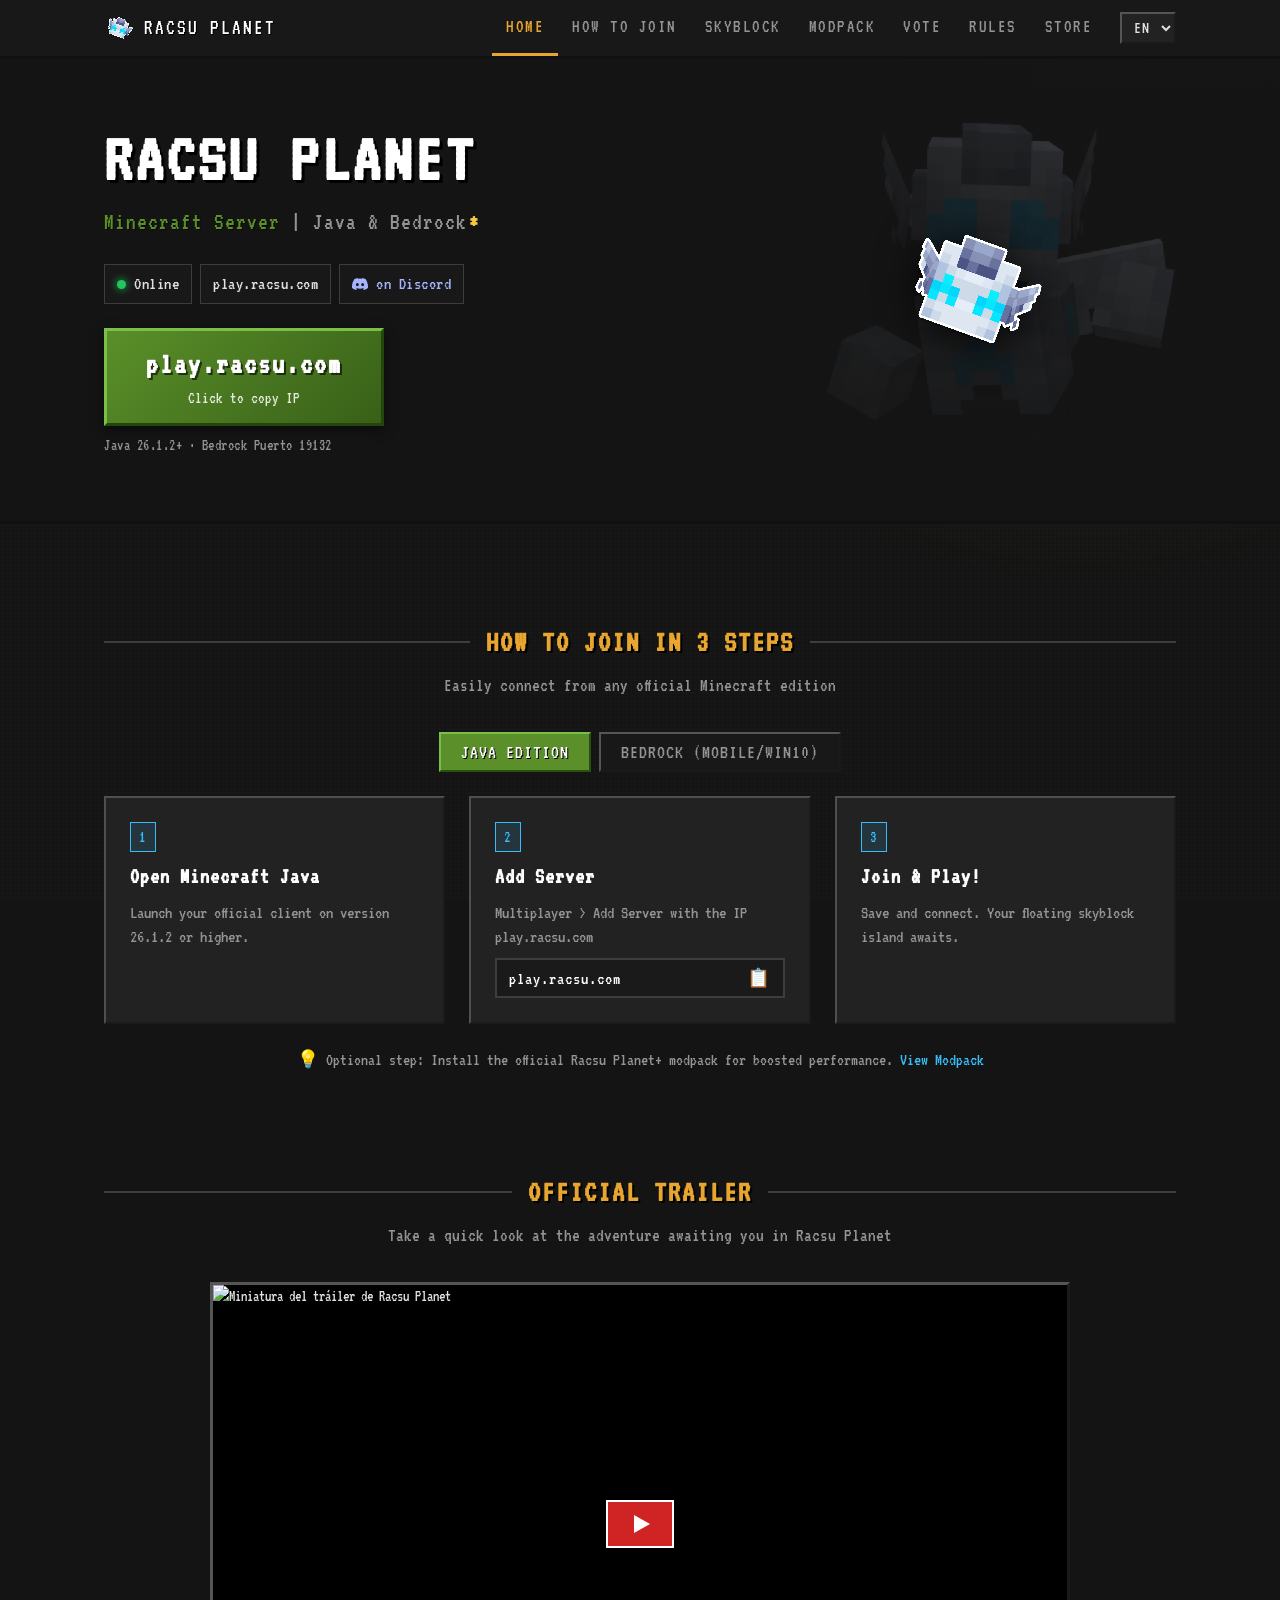
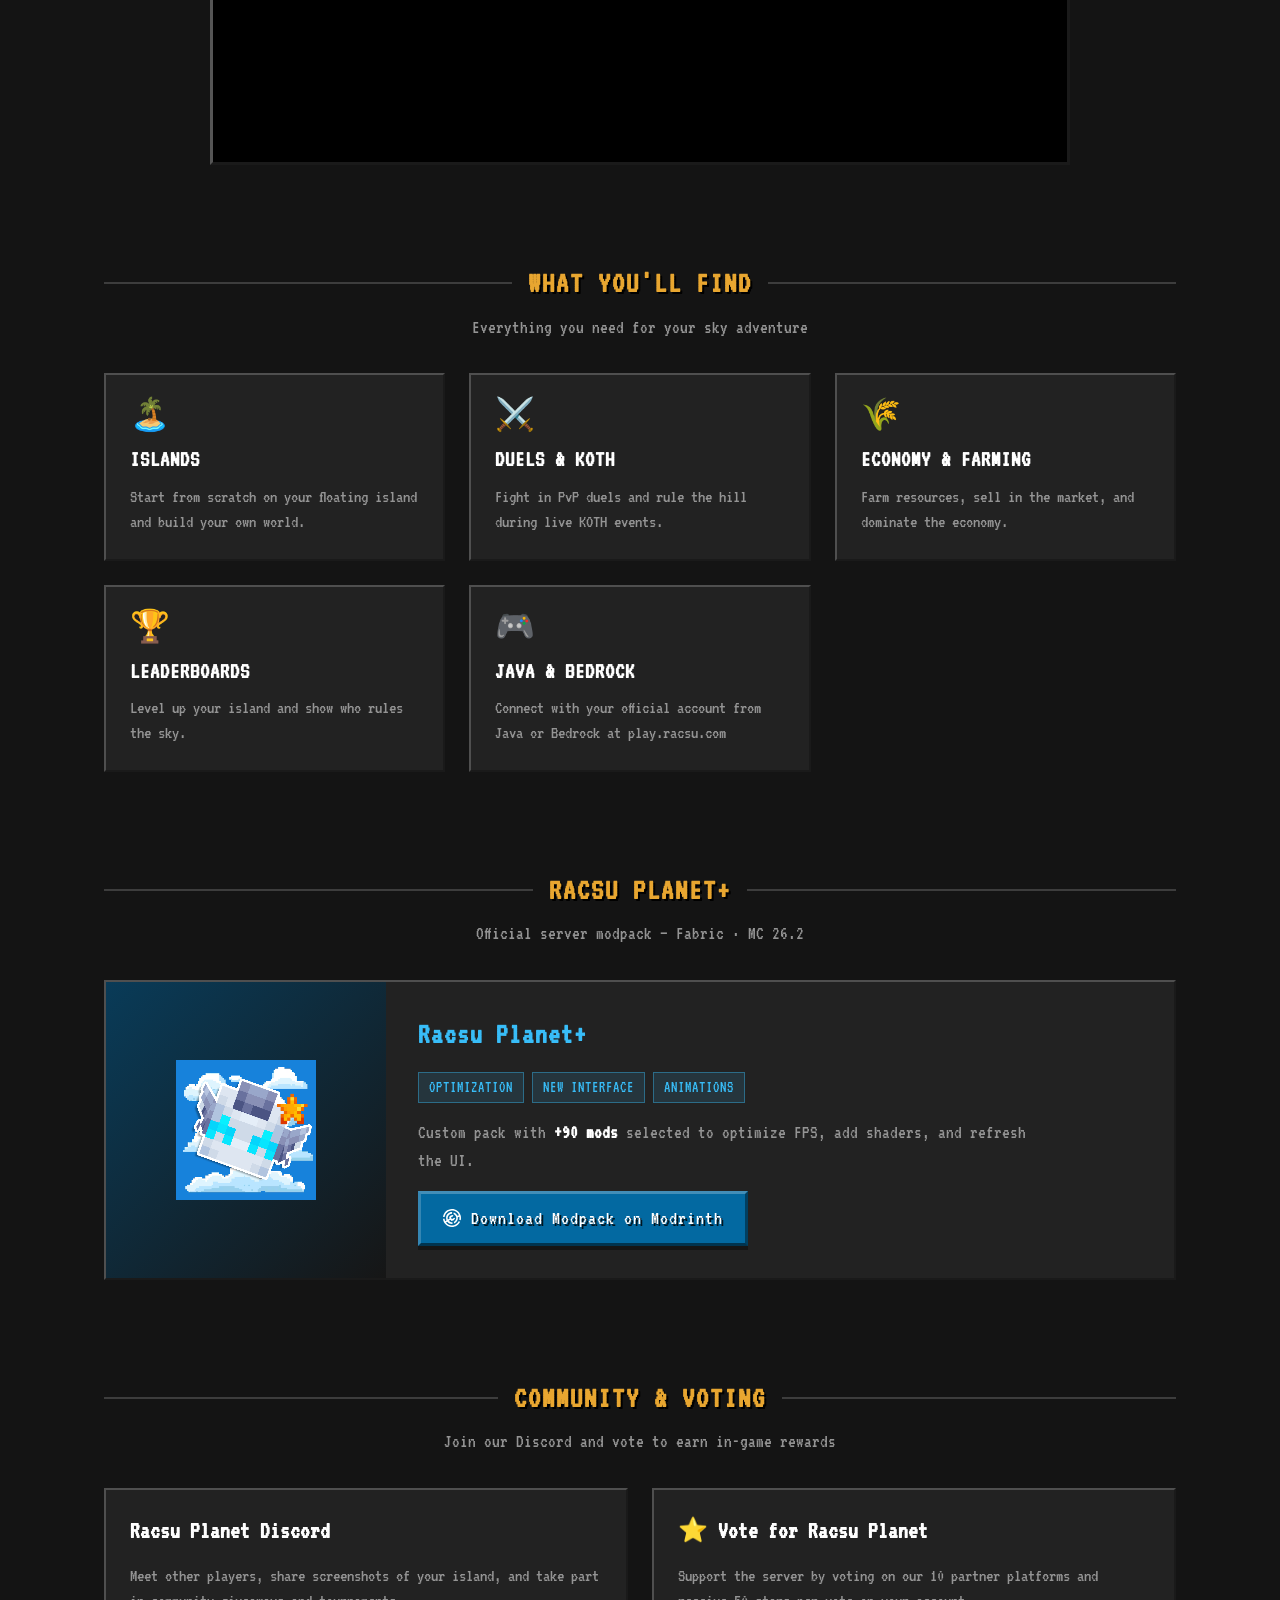
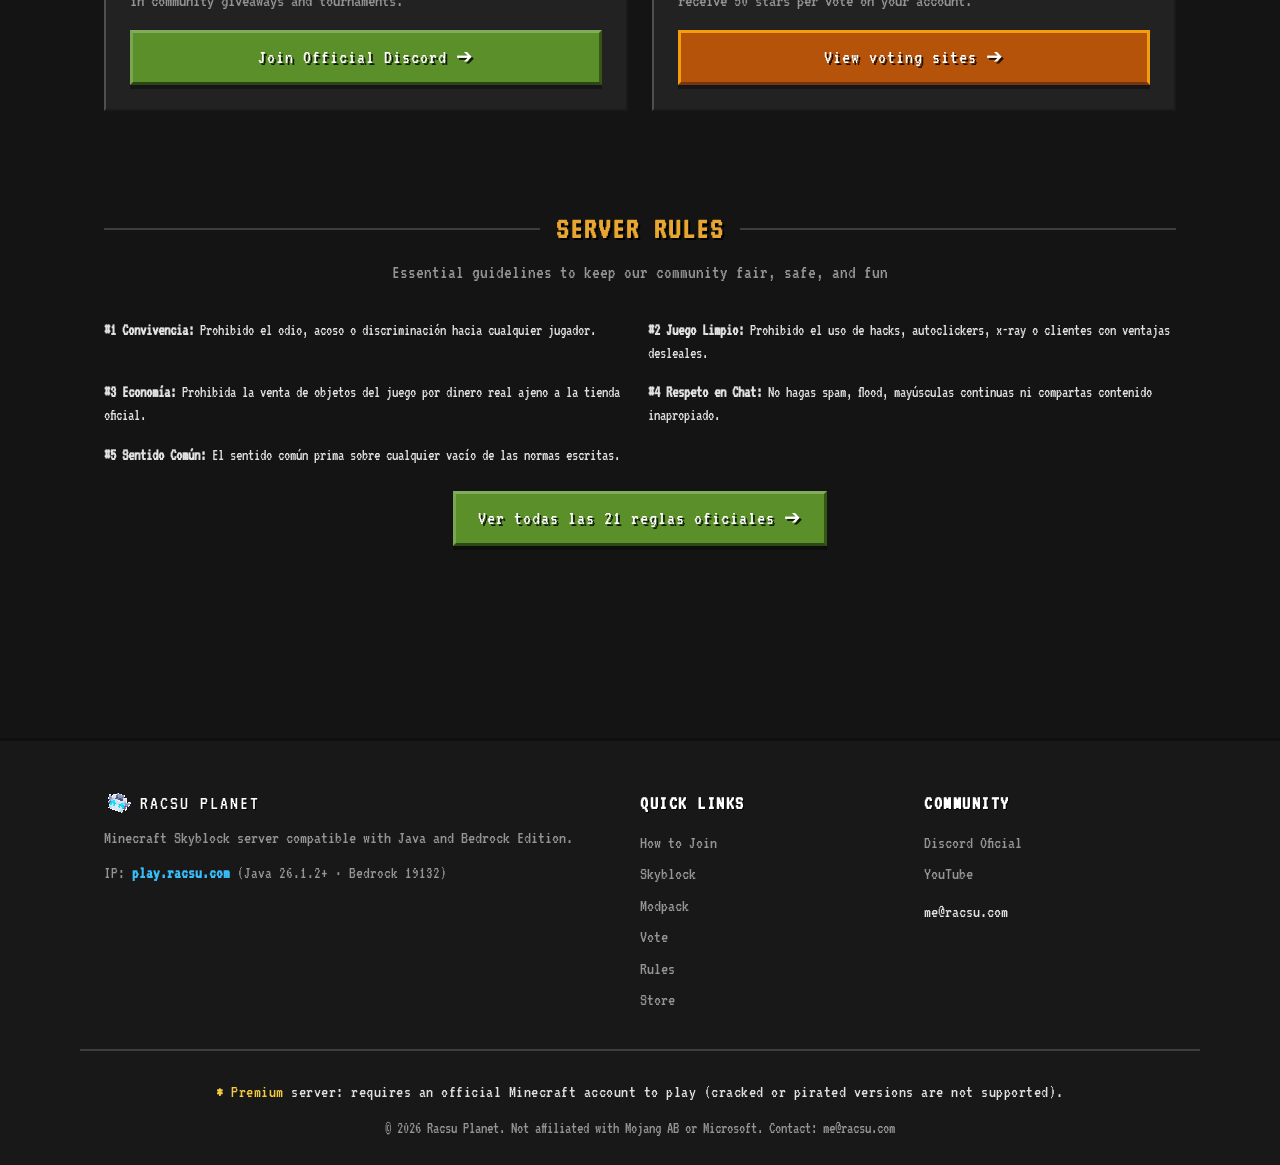
==== commit 9cb260e6: "refactor: consolidate Modrinth server CTA exclusively to voting page" ====
--- a/index.html
+++ b/index.html
@@ -53,8 +53,7 @@
         "email": "me@racsu.com",
         "sameAs": [
           "https://discord.racsu.com",
-          "https://www.youtube.com/@RacsuPlanet",
-          "https://modrinth.com/server/racsuplanet"
+          "https://www.youtube.com/@RacsuPlanet"
         ]
       }
     ]
@@ -321,30 +320,18 @@
 
       <div class="community-grid">
         <div class="comm-card">
-          <h3>Discord de Racsu Planet</h3>
-          <p>Conoce a otros jugadores, comparte capturas de tu isla y participa en sorteos y torneos de la comunidad.</p>
+          <h3 data-i18n="community_discord_title">Discord de Racsu Planet</h3>
+          <p data-i18n="community_discord_desc">Conoce a otros jugadores, comparte capturas de tu isla y participa en sorteos y torneos de la comunidad.</p>
           <a href="https://discord.racsu.com" target="_blank" rel="noopener noreferrer" class="mc-btn green" style="width:100%;">
             <span data-i18n="community_discord_cta">Unirse al Discord Oficial ➔</span>
           </a>
         </div>
 
         <div class="comm-card">
-          <h3>Servidor en Modrinth</h3>
-          <p>Guarda a Racsu Planet en tu lista de servidores de Modrinth para recibir notificaciones de eventos.</p>
-          <a href="https://modrinth.com/server/racsuplanet" target="_blank" rel="noopener noreferrer" class="mc-btn sky-btn" style="width:100%;">
-            <img src="/resources/modrinth.svg" alt="Modrinth" width="18" height="18" style="filter:brightness(0) invert(1);">
-            <span data-i18n="community_modrinth_cta">Seguir en Modrinth</span>
-          </a>
-        </div>
-
-        <!-- Big Vote CTA Banner -->
-        <div class="vote-cta-banner">
-          <div>
-            <h3>⭐ Apoya al Servidor</h3>
-            <p>Vota en nuestras 10 plataformas asociadas y recibe <strong>50 estrellas por voto</strong> en tu cuenta de juego.</p>
-          </div>
-          <a href="/votar" class="mc-btn green" style="background:#b45309; border-color:#f59e0b; border-bottom-color:#78350f;">
-            <span data-i18n="community_vote_btn">Votar y ganar 50 estrellas por voto ➔</span>
+          <h3 data-i18n="community_vote_title">⭐ Vota por Racsu Planet</h3>
+          <p data-i18n="community_vote_desc">Apoya al servidor votando en nuestras 10 plataformas asociadas y recibe 50 estrellas por voto en tu cuenta de juego.</p>
+          <a href="/votar" class="mc-btn green" style="width:100%; background:#b45309; border-color:#f59e0b; border-bottom-color:#78350f;">
+            <span data-i18n="community_vote_btn">Ver sitios de votación ➔</span>
           </a>
         </div>
       </div>
@@ -357,36 +344,18 @@
         <h2 data-i18n="rules_title">Reglas del Servidor</h2>
         <span class="line"></span>
       </div>
-      <p class="section-subtitle" data-i18n="rules_subtitle">Normativa básica para mantener una comunidad sana, justa y respetuosa</p>
-
-      <div class="rules-summary-card">
+      <p class="section-subtitle" data-i18n="rules_subtitle">Normas esenciales para una convivencia sana en la comunidad</p>
+
+      <div class="card">
         <ul class="rules-summary-list">
-          <li class="rules-summary-item">
-            <span>#1</span>
-            <span data-i18n="rules_r1">Prohibido el discurso de odio, discriminación, bullying o acoso.</span>
-          </li>
-          <li class="rules-summary-item">
-            <span>#2</span>
-            <span data-i18n="rules_r2">Prohibidas las discusiones políticas o religiosas.</span>
-          </li>
-          <li class="rules-summary-item">
-            <span>#3</span>
-            <span data-i18n="rules_r3">Usa lenguaje apropiado; sin spam, mayúsculas excesivas ni contenido NSFW.</span>
-          </li>
-          <li class="rules-summary-item">
-            <span>#4</span>
-            <span data-i18n="rules_r4">Prohibido el uso de exploits, bugs, VPNs y construcción de lag machines.</span>
-          </li>
-          <li class="rules-summary-item" style="grid-column: 1 / -1;">
-            <span>#5</span>
-            <span data-i18n="rules_r5">PvP activado; respeta a los demás y usa el sentido común en todo momento.</span>
-          </li>
+          <li><strong>#1 Convivencia:</strong> Prohibido el odio, acoso o discriminación hacia cualquier jugador.</li>
+          <li><strong>#2 Juego Limpio:</strong> Prohibido el uso de hacks, autoclickers, x-ray o clientes con ventajas desleales.</li>
+          <li><strong>#3 Economía:</strong> Prohibida la venta de objetos del juego por dinero real ajeno a la tienda oficial.</li>
+          <li><strong>#4 Respeto en Chat:</strong> No hagas spam, flood, mayúsculas continuas ni compartas contenido inapropiado.</li>
+          <li><strong>#5 Sentido Común:</strong> El sentido común prima sobre cualquier vacío de las normas escritas.</li>
         </ul>
-
-        <div style="text-align: center; margin-top: var(--sp-3);">
-          <a href="/reglas" class="mc-btn green">
-            <span data-i18n="rules_summary_link">Leer las 21 Reglas Oficiales Completas ➔</span>
-          </a>
+        <div style="text-align: center; margin-top: var(--sp-4);">
+          <a href="/reglas" class="mc-btn green" data-i18n="rules_view_all_btn">Ver todas las 21 reglas oficiales ➔</a>
         </div>
       </div>
     </section>
@@ -419,7 +388,6 @@
         <h3 data-i18n="footer_community_title">Comunidad</h3>
         <a href="https://discord.racsu.com" target="_blank" rel="noopener noreferrer">Discord Oficial</a>
         <a href="https://www.youtube.com/@RacsuPlanet" target="_blank" rel="noopener noreferrer">YouTube</a>
-        <a href="https://modrinth.com/server/racsuplanet" target="_blank" rel="noopener noreferrer">Servidor en Modrinth</a>
         <a href="mailto:me@racsu.com" style="margin-top:6px; color:var(--ore-text);">me@racsu.com</a>
       </div>
     </div>
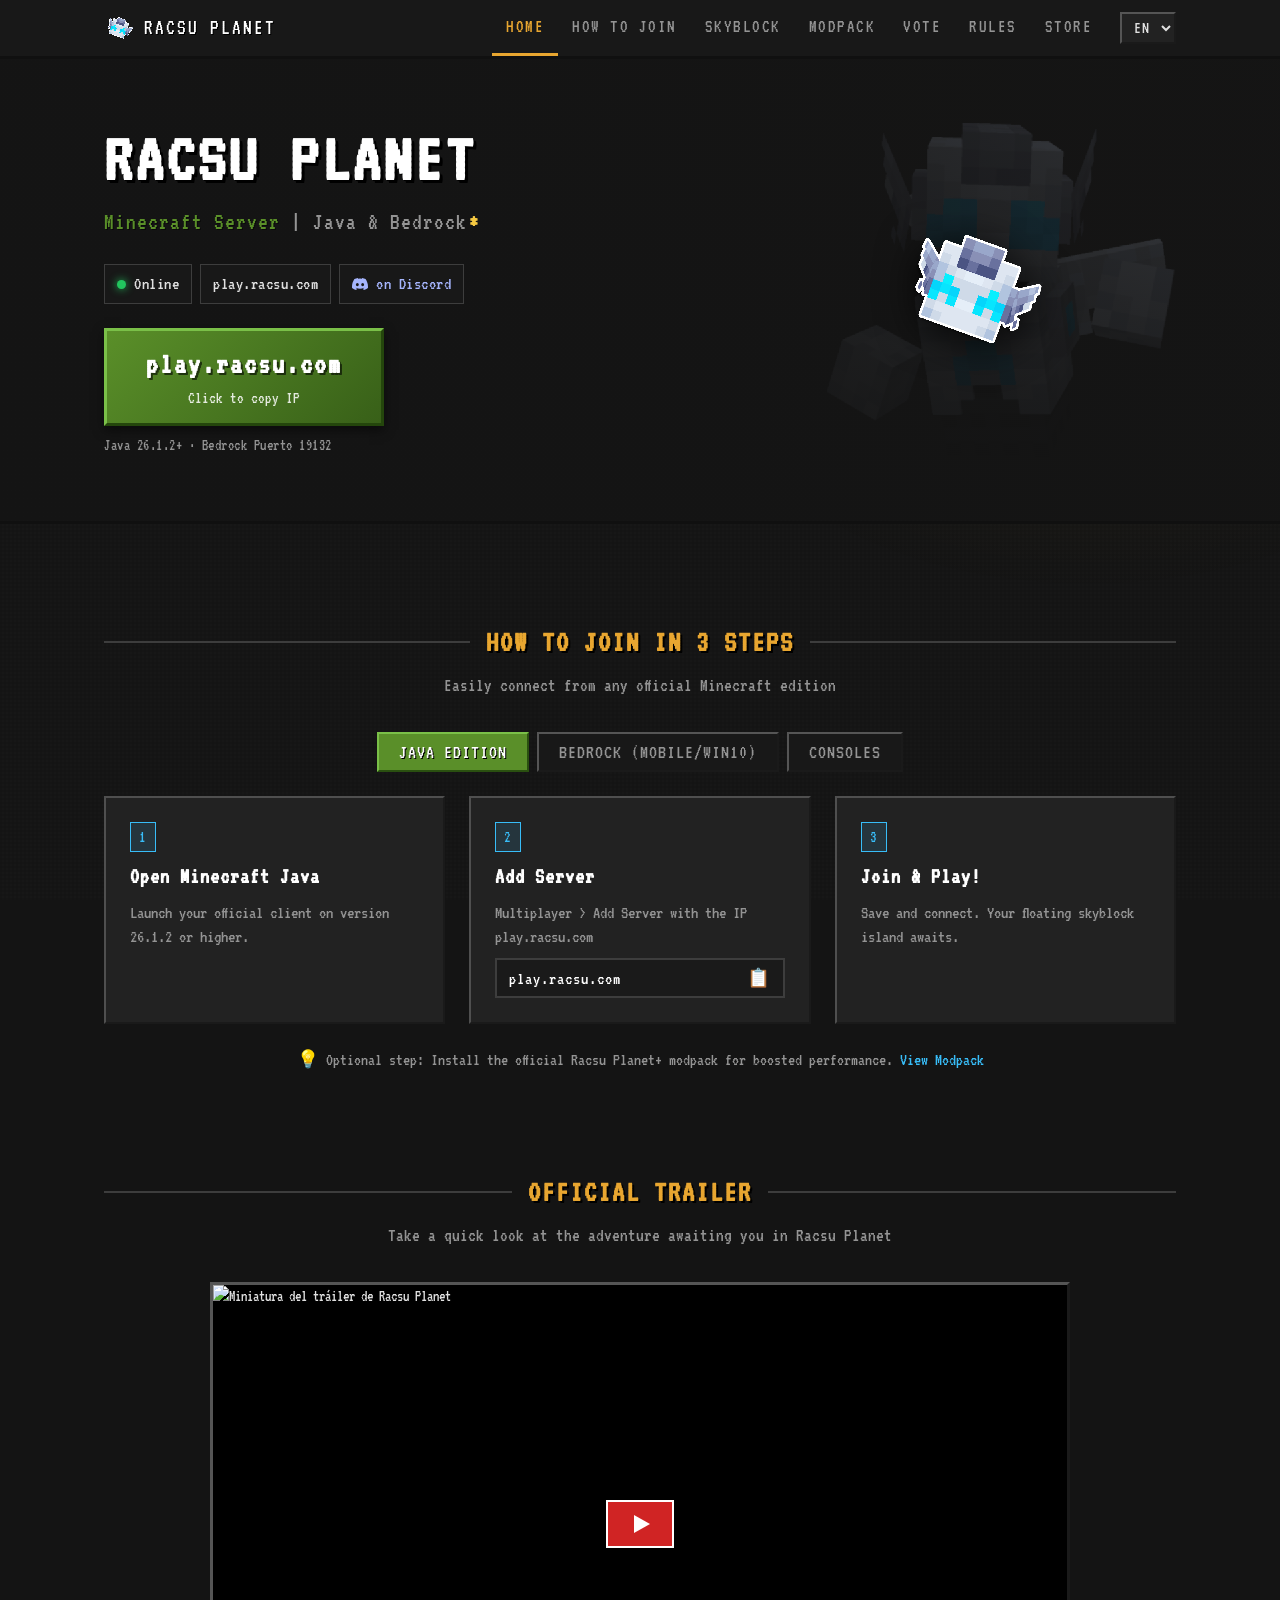
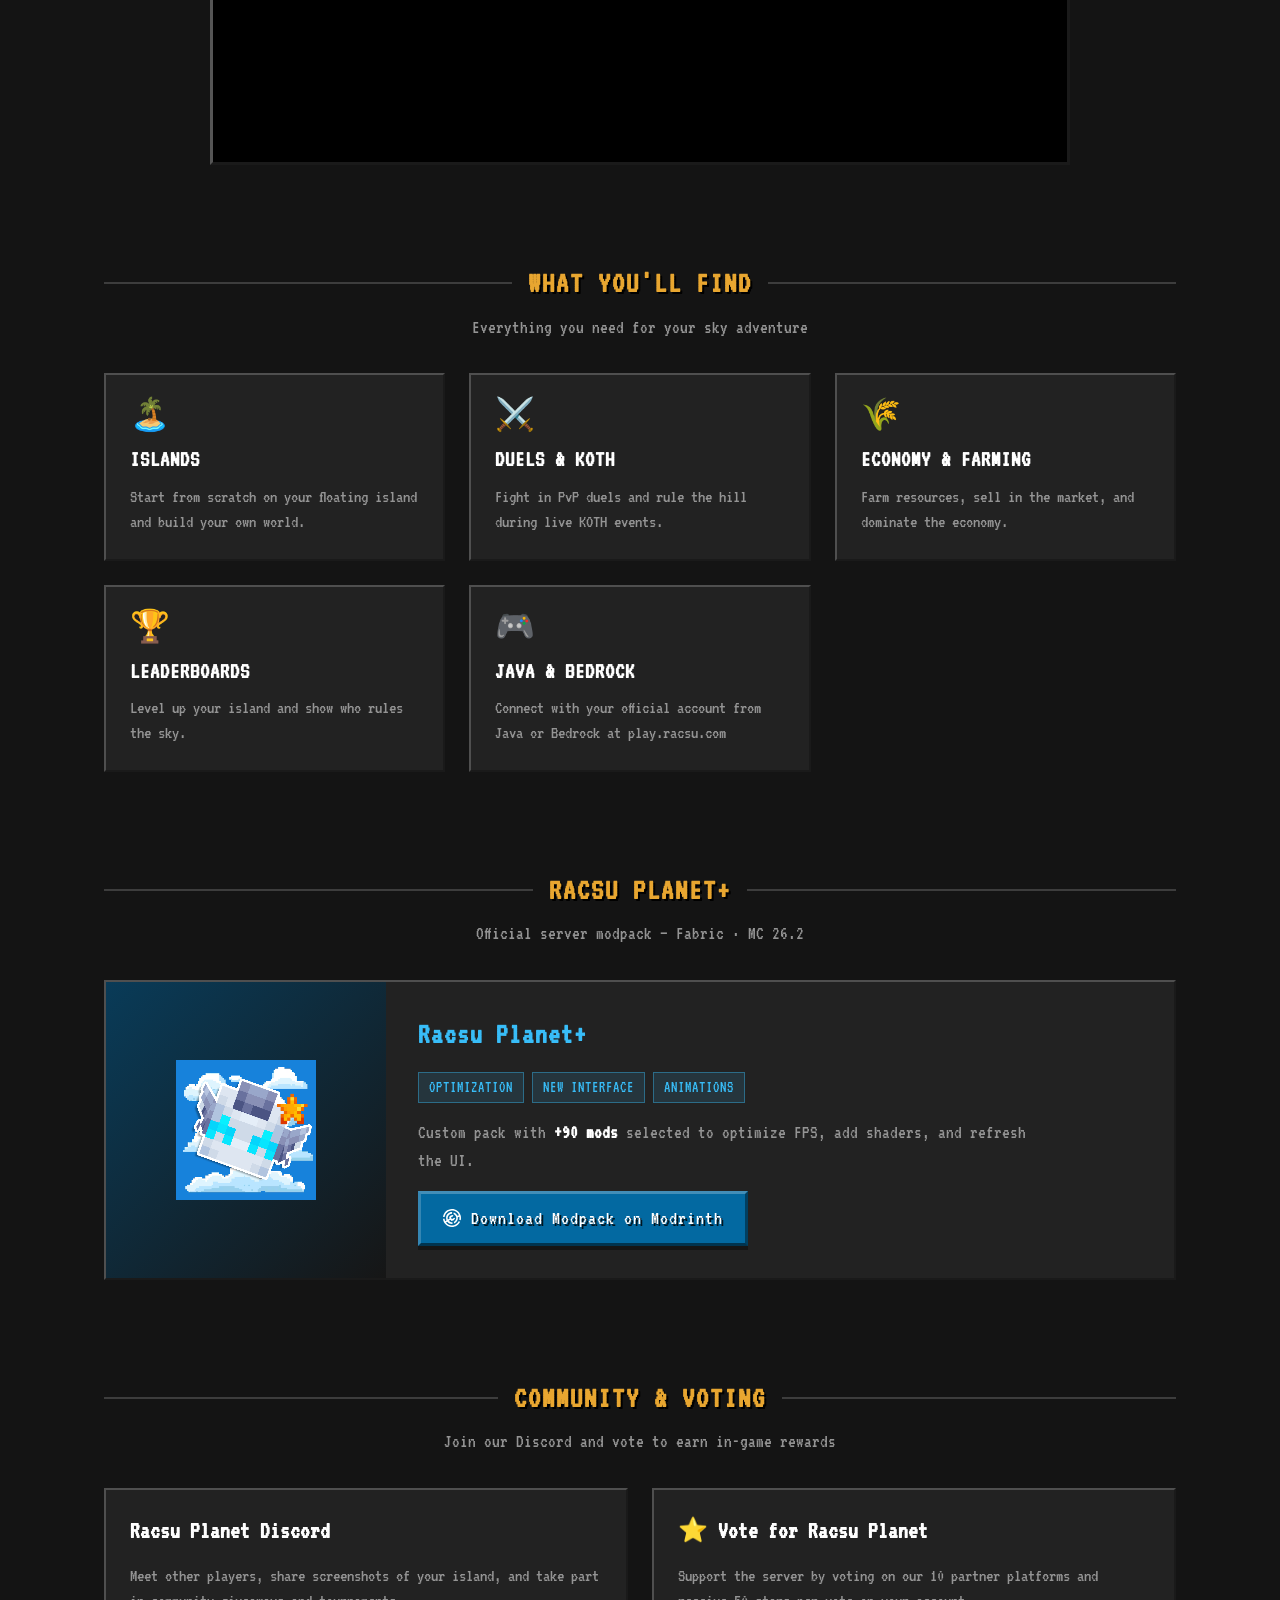
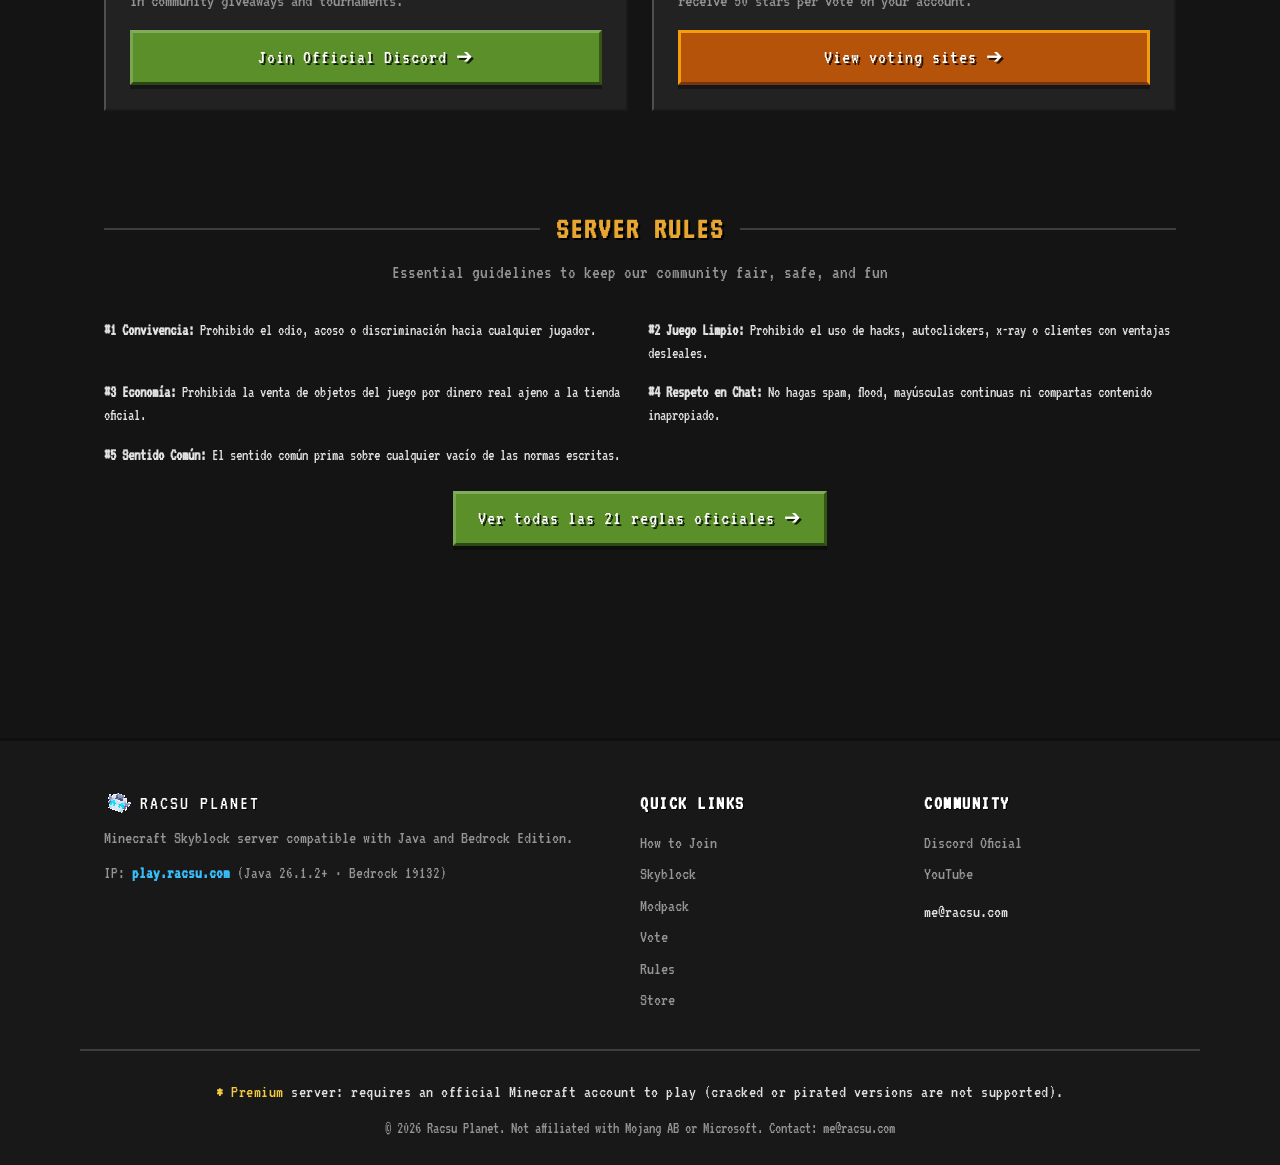
==== commit c09f3b1b: "feat(consolas): add 3-step console connection guide with BedrockTogether, troubleshooting, and i18n" ====
--- a/index.html
+++ b/index.html
@@ -161,59 +161,119 @@
       </div>
       <p class="section-subtitle" data-i18n="guide_subtitle">Conéctate fácilmente desde cualquier edición oficial de Minecraft</p>
 
-      <div class="guide-tabs">
-        <button class="tab-btn active" id="tab-btn-java" onclick="switchGuideTab('java')" data-i18n="guide_tab_java">Java Edition</button>
-        <button class="tab-btn" id="tab-btn-bedrock" onclick="switchGuideTab('bedrock')" data-i18n="guide_tab_bedrock">Bedrock (Móvil/Win10)</button>
+      <div class="guide-tabs" role="tablist" aria-label="Plataformas de conexión">
+        <button class="tab-btn active" id="tab-btn-java" onclick="switchGuideTab('java')" role="tab" aria-selected="true" aria-controls="guide-java-content" data-i18n="guide_tab_java">Java Edition</button>
+        <button class="tab-btn" id="tab-btn-bedrock" onclick="switchGuideTab('bedrock')" role="tab" aria-selected="false" aria-controls="guide-bedrock-content" data-i18n="guide_tab_bedrock">Bedrock (Móvil/Win10)</button>
+        <button class="tab-btn" id="tab-btn-console" onclick="switchGuideTab('console')" role="tab" aria-selected="false" aria-controls="guide-console-content" data-i18n="guide_tab_console">Consolas</button>
       </div>
 
       <!-- Java Steps -->
-      <div class="steps-grid" id="guide-java-content">
-        <div class="step-card">
-          <span class="step-badge">1</span>
-          <h3 data-i18n="guide_step1_java_title">Abre Minecraft Java</h3>
-          <p data-i18n="guide_step1_java_desc">Inicia tu cliente oficial en versión 26.1.2 o superior.</p>
-        </div>
-        <div class="step-card">
-          <span class="step-badge">2</span>
-          <h3 data-i18n="guide_step2_java_title">Añadir Servidor</h3>
-          <p data-i18n="guide_step2_java_desc">Multijugador > Añadir Servidor con la IP play.racsu.com</p>
-          <button class="copy-pill-btn" onclick="copyIP()" aria-label="Copiar IP play.racsu.com">
-            <span>play.racsu.com</span>
-            <span>📋</span>
-          </button>
-        </div>
-        <div class="step-card">
-          <span class="step-badge">3</span>
-          <h3 data-i18n="guide_step3_java_title">¡A Jugar!</h3>
-          <p data-i18n="guide_step3_java_desc">Guarda y conéctate. Tu isla flotante te espera.</p>
+      <div id="guide-java-content" role="tabpanel" aria-labelledby="tab-btn-java">
+        <div class="steps-grid">
+          <div class="step-card">
+            <span class="step-badge">1</span>
+            <h3 data-i18n="guide_step1_java_title">Abre Minecraft Java</h3>
+            <p data-i18n="guide_step1_java_desc">Inicia tu cliente oficial en versión 26.1.2 o superior.</p>
+          </div>
+          <div class="step-card">
+            <span class="step-badge">2</span>
+            <h3 data-i18n="guide_step2_java_title">Añadir Servidor</h3>
+            <p data-i18n="guide_step2_java_desc">Multijugador > Añadir Servidor con la IP play.racsu.com</p>
+            <button class="copy-pill-btn" onclick="copyIP()" aria-label="Copiar IP play.racsu.com">
+              <span>play.racsu.com</span>
+              <span>📋</span>
+            </button>
+          </div>
+          <div class="step-card">
+            <span class="step-badge">3</span>
+            <h3 data-i18n="guide_step3_java_title">¡A Jugar!</h3>
+            <p data-i18n="guide_step3_java_desc">Guarda y conéctate. Tu isla flotante te espera.</p>
+          </div>
         </div>
       </div>
 
       <!-- Bedrock Steps -->
-      <div class="steps-grid" id="guide-bedrock-content" style="display: none;">
-        <div class="step-card">
-          <span class="step-badge">1</span>
-          <h3 data-i18n="guide_step1_bedrock_title">Abre Minecraft Bedrock</h3>
-          <p data-i18n="guide_step1_bedrock_desc">Desde Windows 10/11, Android o iOS con cuenta oficial.</p>
-        </div>
-        <div class="step-card">
-          <span class="step-badge">2</span>
-          <h3 data-i18n="guide_step2_bedrock_title">Añadir a Servidores</h3>
-          <p data-i18n="guide_step2_bedrock_desc">Pestaña Servidores > Añadir Servidor con IP y puerto.</p>
-          <button class="copy-pill-btn" onclick="copyIP()" style="margin-bottom: 6px;">
-            <span>IP: play.racsu.com</span>
-            <span>📋</span>
-          </button>
-          <button class="copy-pill-btn" onclick="copyBedrockPort()">
-            <span>Puerto: <strong id="port-text">19132</strong></span>
-            <span>📋</span>
-          </button>
-        </div>
-        <div class="step-card">
-          <span class="step-badge">3</span>
-          <h3 data-i18n="guide_step3_bedrock_title">Conéctate</h3>
-          <p data-i18n="guide_step3_bedrock_desc">Presiona Jugar y comienza tu aventura en el cielo.</p>
-        </div>
+      <div id="guide-bedrock-content" role="tabpanel" aria-labelledby="tab-btn-bedrock" style="display: none;" hidden>
+        <div class="steps-grid">
+          <div class="step-card">
+            <span class="step-badge">1</span>
+            <h3 data-i18n="guide_step1_bedrock_title">Abre Minecraft Bedrock</h3>
+            <p data-i18n="guide_step1_bedrock_desc">Desde Windows 10/11, Android o iOS con cuenta oficial.</p>
+          </div>
+          <div class="step-card">
+            <span class="step-badge">2</span>
+            <h3 data-i18n="guide_step2_bedrock_title">Añadir a Servidores</h3>
+            <p data-i18n="guide_step2_bedrock_desc">Pestaña Servidores > Añadir Servidor con IP y puerto.</p>
+            <button class="copy-pill-btn" onclick="copyIP()" style="margin-bottom: 6px;" aria-label="Copiar IP play.racsu.com">
+              <span>IP: play.racsu.com</span>
+              <span>📋</span>
+            </button>
+            <button class="copy-pill-btn" onclick="copyBedrockPort()" aria-label="Copiar puerto 19132">
+              <span>Puerto: <strong id="port-text">19132</strong></span>
+              <span>📋</span>
+            </button>
+          </div>
+          <div class="step-card">
+            <span class="step-badge">3</span>
+            <h3 data-i18n="guide_step3_bedrock_title">Conéctate</h3>
+            <p data-i18n="guide_step3_bedrock_desc">Presiona Jugar y comienza tu aventura en el cielo.</p>
+          </div>
+        </div>
+      </div>
+
+      <!-- Consoles Steps (Xbox, PlayStation, Nintendo Switch) -->
+      <div id="guide-console-content" role="tabpanel" aria-labelledby="tab-btn-console" style="display: none;" hidden>
+        <div class="steps-grid">
+          <div class="step-card">
+            <span class="step-badge">1</span>
+            <h3 data-i18n="guide_step1_console_title">Instala BedrockTogether</h3>
+            <p data-i18n="guide_step1_console_desc">Descarga la app en tu móvil o tablet (Android o iOS) conectado a la misma red Wi-Fi que tu consola:</p>
+            <div style="display: flex; gap: var(--sp-2); margin-top: auto; padding-top: var(--sp-2); flex-wrap: wrap;">
+              <a href="https://play.google.com/store/apps/details?id=pl.extollite.bedrocktogether" target="_blank" rel="noopener noreferrer" class="mc-btn green" style="flex: 1; min-width: 110px; font-size: 1.05rem; text-align: center; padding: 6px 10px;">Google Play ➔</a>
+              <a href="https://apps.apple.com/app/bedrocktogether/id1534593376" target="_blank" rel="noopener noreferrer" class="mc-btn sky-btn" style="flex: 1; min-width: 110px; font-size: 1.05rem; text-align: center; padding: 6px 10px;">App Store ➔</a>
+            </div>
+          </div>
+          <div class="step-card">
+            <span class="step-badge">2</span>
+            <h3 data-i18n="guide_step2_console_title">Configura en la App</h3>
+            <p data-i18n="guide_step2_console_desc">Añade los datos de Racsu Planet y presiona el botón Run para iniciar la conexión LAN:</p>
+            <button class="copy-pill-btn" onclick="copyIP()" style="margin-bottom: 6px;" aria-label="Copiar IP play.racsu.com">
+              <span>IP: play.racsu.com</span>
+              <span>📋</span>
+            </button>
+            <button class="copy-pill-btn" onclick="copyBedrockPort()" aria-label="Copiar puerto 19132">
+              <span>Puerto: <strong>19132</strong></span>
+              <span>📋</span>
+            </button>
+          </div>
+          <div class="step-card">
+            <span class="step-badge">3</span>
+            <h3 data-i18n="guide_step3_console_title">Entra desde tu Consola</h3>
+            <p data-i18n="guide_step3_console_desc" data-i18n-html="true">Abre Minecraft en tu consola, entra a la pestaña <strong>Amigos</strong> y únete a Racsu Planet bajo <strong>Partidas LAN</strong>. ¡Mantén la app abierta!</p>
+          </div>
+        </div>
+
+        <p class="guide-disclaimer" data-i18n="console_thirdparty_notice">
+          ⚠️ Racsu Planet no está afiliado a esta app ni a sus desarrolladores. Es una herramienta de terceros; no ofrecemos soporte técnico para su funcionamiento, pero puedes preguntarnos en Discord.
+        </p>
+
+        <details class="guide-accordion">
+          <summary data-i18n="console_troubleshoot_title">🔧 Problemas comunes y soluciones</summary>
+          <ul>
+            <li data-i18n="console_troubleshoot_p1"><strong>Misma red Wi-Fi:</strong> La consola y el móvil deben estar en la misma red local (evita redes de invitados o aislamiento AP).</li>
+            <li data-i18n="console_troubleshoot_p2"><strong>Permiso en iOS (iPhone/iPad):</strong> Verifica en Ajustes > BedrockTogether que el permiso de Red local esté activado.</li>
+            <li data-i18n="console_troubleshoot_p3"><strong>Mantener app abierta:</strong> No cierres la app en tu teléfono mientras juegas; si se cierra, se perderá la conexión LAN.</li>
+            <li data-i18n="console_troubleshoot_p4"><strong>Suscripción online:</strong> Requiere suscripción activa según tu consola (Xbox Game Pass Core, PlayStation Plus o Nintendo Switch Online) y cuenta Microsoft.</li>
+            <li data-i18n="console_troubleshoot_p5"><strong>Si no aparece en la lista:</strong> Pulsa Stop y vuelve a pulsar Run en la app móvil, y espera unos segundos en la pestaña Amigos de la consola.</li>
+          </ul>
+        </details>
+
+        <details class="guide-accordion">
+          <summary data-i18n="console_dns_title">🌐 Otros métodos: Redirección DNS (BedrockConnect)</summary>
+          <div style="margin-top: var(--sp-2); line-height: 1.5;" data-i18n="console_dns_desc">
+            También puedes conectar cambiando la DNS primaria de tu consola por una IP pública de BedrockConnect (ej. 104.238.130.180). Al unirte a cualquier servidor destacado oficial se abrirá una lista para escribir play.racsu.com. Este método puede verse afectado si tu proveedor bloquea DNS externas, por lo que recomendamos BedrockTogether.
+          </div>
+        </details>
       </div>
 
       <!-- Discreet modpack tip -->
--- a/assets/css/main.css
+++ b/assets/css/main.css
@@ -628,6 +628,7 @@
 .guide-tabs {
   display: flex;
   justify-content: center;
+  flex-wrap: wrap;
   gap: var(--sp-2);
   margin-bottom: var(--sp-4);
 }
@@ -746,6 +747,75 @@
 }
 .guide-subtip a:hover {
   text-decoration: underline;
+}
+
+.guide-accordion {
+  margin-top: var(--sp-4);
+  background: var(--ore-panel);
+  border: 2px solid var(--ore-border);
+  border-top-color: #555;
+  border-left-color: #555;
+  border-right-color: #1a1a1a;
+  border-bottom-color: #1a1a1a;
+  padding: var(--sp-3) var(--sp-4);
+  font-size: 1.12rem;
+  color: var(--ore-text-dim);
+  text-align: left;
+}
+
+.guide-accordion summary {
+  font-family: var(--font-pixel);
+  font-size: 1.25rem;
+  color: var(--ore-orange);
+  cursor: pointer;
+  letter-spacing: 1px;
+  user-select: none;
+  outline: none;
+}
+
+.guide-accordion summary:hover {
+  color: #fff;
+}
+
+.guide-accordion[open] summary {
+  margin-bottom: var(--sp-3);
+  border-bottom: 1px solid var(--ore-border);
+  padding-bottom: var(--sp-2);
+}
+
+.guide-accordion ul {
+  list-style: none;
+  padding: 0;
+  margin: 0;
+  display: flex;
+  flex-direction: column;
+  gap: var(--sp-2);
+}
+
+.guide-accordion li {
+  position: relative;
+  padding-left: 20px;
+  line-height: 1.5;
+}
+
+.guide-accordion li::before {
+  content: "•";
+  position: absolute;
+  left: 0;
+  color: var(--ore-orange);
+  font-size: 1.4rem;
+  line-height: 1;
+}
+
+.guide-disclaimer {
+  margin-top: var(--sp-4);
+  font-size: 1.05rem;
+  color: var(--ore-text-dim);
+  background: rgba(0, 0, 0, 0.25);
+  border: 1px dashed var(--ore-border);
+  padding: var(--sp-3);
+  line-height: 1.5;
+  text-align: center;
 }
 
 /* ─── 2. YOUTUBE TRAILER (FOCUSED & CENTERED) ─── */
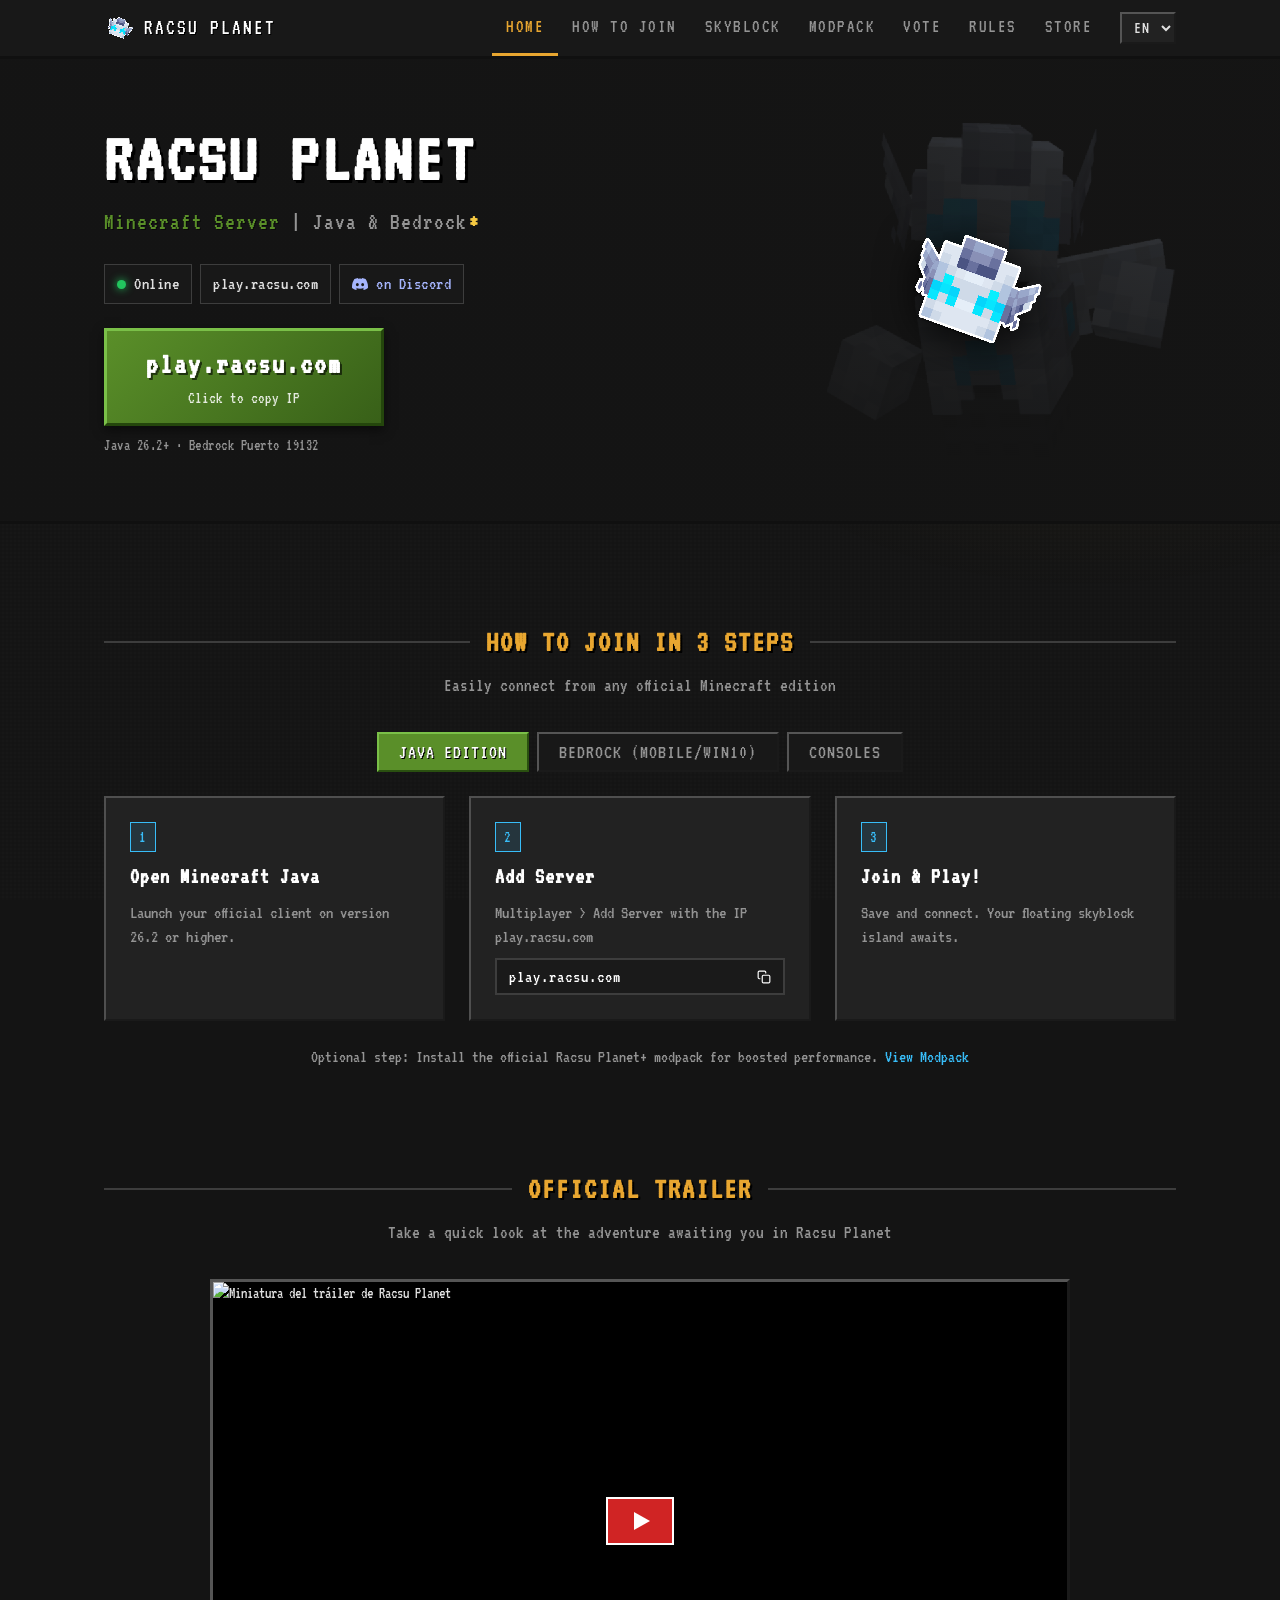
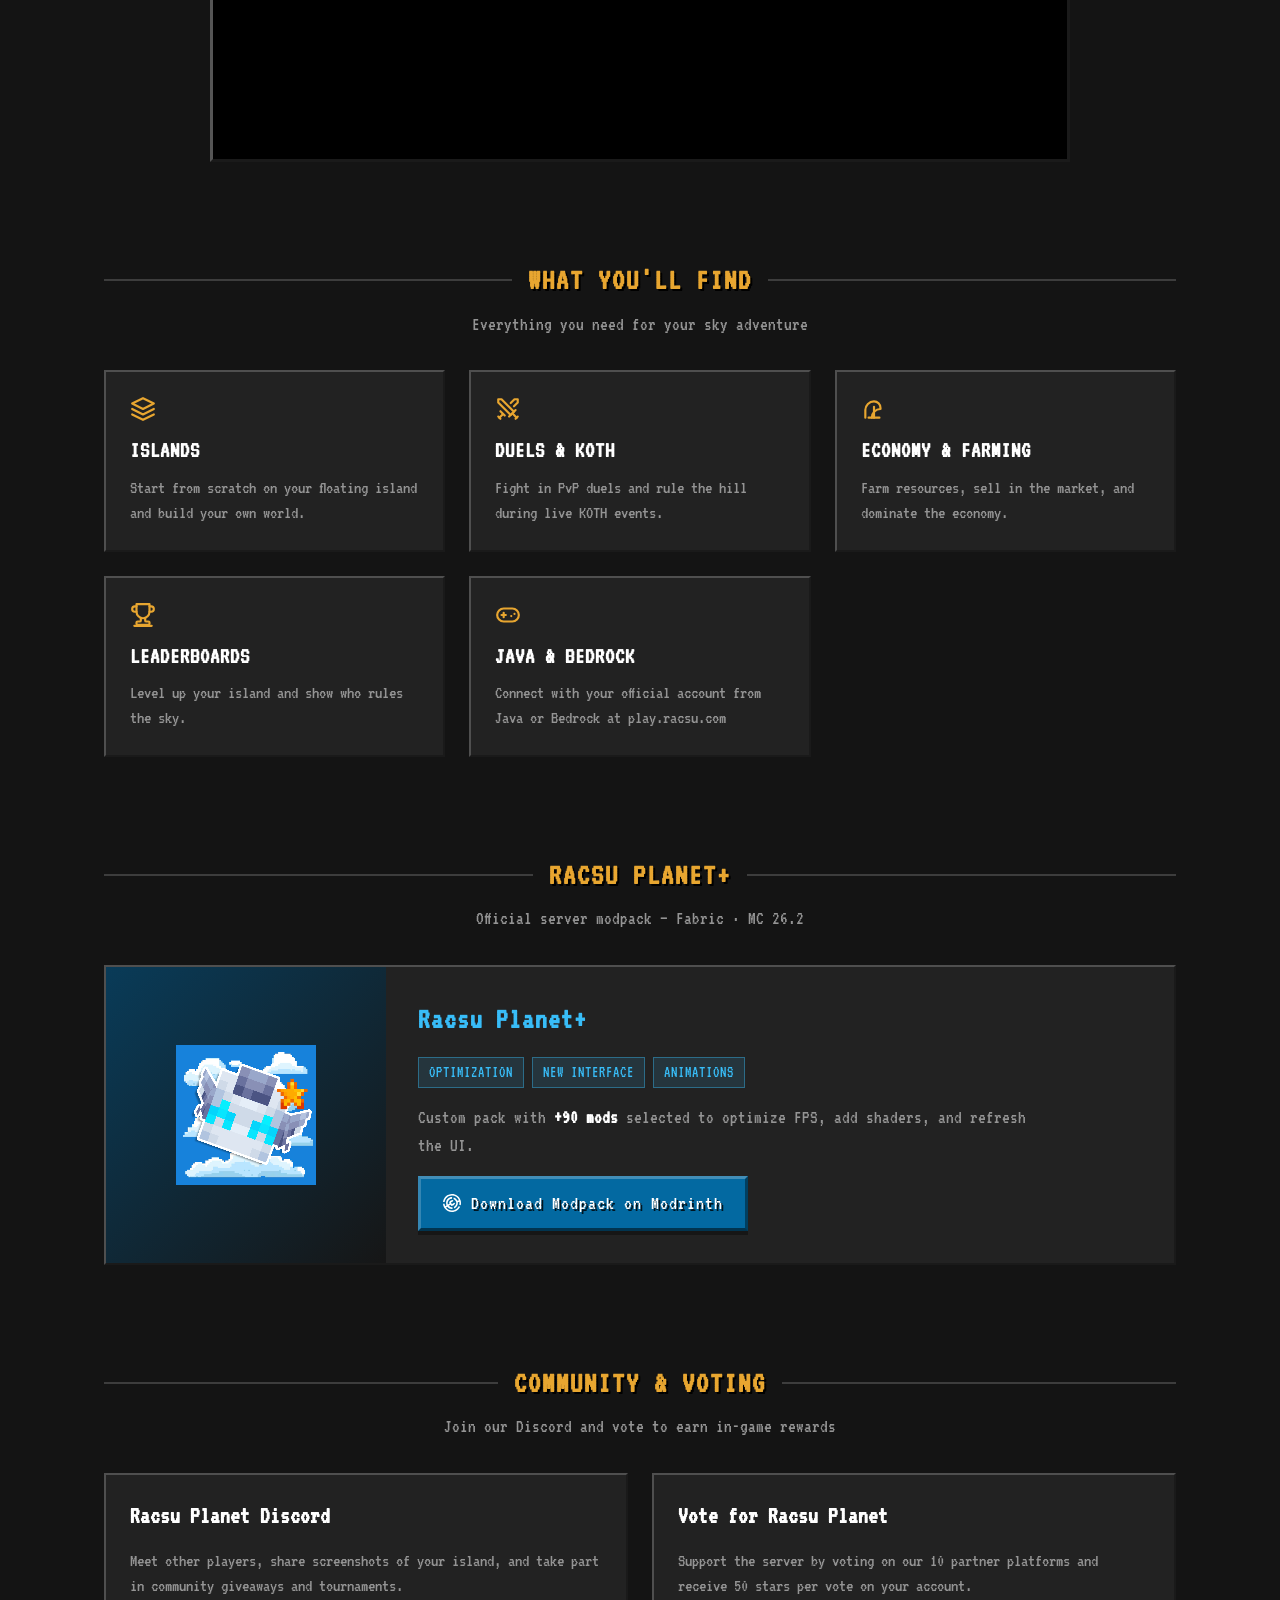
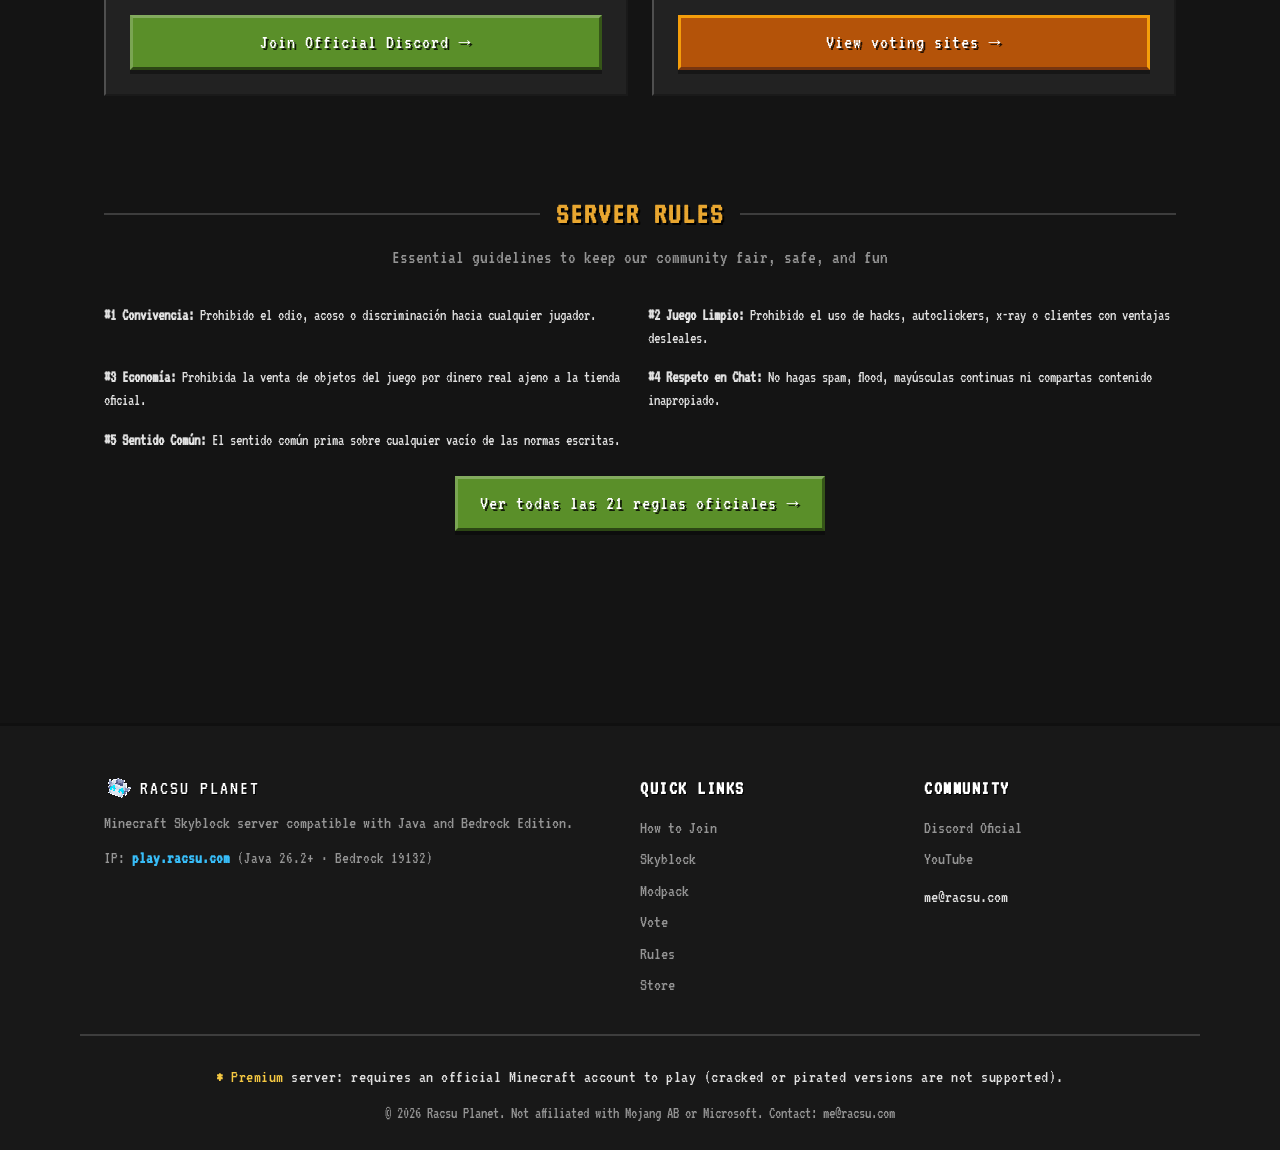
==== commit 924aabe7: "refactor: update version to 26.2+ and remove all emojis across the site" ====
--- a/index.html
+++ b/index.html
@@ -136,7 +136,7 @@
               <span id="ip-text" data-i18n="hero_ip_text">Click para copiar la IP</span>
             </div>
           </div>
-          <span class="hero-version-text">Java 26.1.2+ · Bedrock Puerto 19132</span>
+          <span class="hero-version-text">Java 26.2+ · Bedrock Puerto 19132</span>
         </div>
       </div>
 
@@ -162,7 +162,7 @@
       <p class="section-subtitle" data-i18n="guide_subtitle">Conéctate fácilmente desde cualquier edición oficial de Minecraft</p>
 
       <div class="guide-tabs" role="tablist" aria-label="Plataformas de conexión">
-        <button class="tab-btn active" id="tab-btn-java" onclick="switchGuideTab('java')" role="tab" aria-selected="true" aria-controls="guide-java-content" data-i18n="guide_tab_java">Java Edition</button>
+        <button class="tab-btn" id="tab-btn-java" onclick="switchGuideTab('java')" role="tab" aria-selected="false" aria-controls="guide-java-content" data-i18n="guide_tab_java">Java Edition</button>
         <button class="tab-btn" id="tab-btn-bedrock" onclick="switchGuideTab('bedrock')" role="tab" aria-selected="false" aria-controls="guide-bedrock-content" data-i18n="guide_tab_bedrock">Bedrock (Móvil/Win10)</button>
         <button class="tab-btn" id="tab-btn-console" onclick="switchGuideTab('console')" role="tab" aria-selected="false" aria-controls="guide-console-content" data-i18n="guide_tab_console">Consolas</button>
       </div>
@@ -173,7 +173,7 @@
           <div class="step-card">
             <span class="step-badge">1</span>
             <h3 data-i18n="guide_step1_java_title">Abre Minecraft Java</h3>
-            <p data-i18n="guide_step1_java_desc">Inicia tu cliente oficial en versión 26.1.2 o superior.</p>
+            <p data-i18n="guide_step1_java_desc">Inicia tu cliente oficial en versión 26.2 o superior.</p>
           </div>
           <div class="step-card">
             <span class="step-badge">2</span>
@@ -181,7 +181,7 @@
             <p data-i18n="guide_step2_java_desc">Multijugador > Añadir Servidor con la IP play.racsu.com</p>
             <button class="copy-pill-btn" onclick="copyIP()" aria-label="Copiar IP play.racsu.com">
               <span>play.racsu.com</span>
-              <span>📋</span>
+              <svg class="copy-icon" width="14" height="14" viewBox="0 0 24 24" fill="none" stroke="currentColor" stroke-width="2" stroke-linecap="round" stroke-linejoin="round" aria-hidden="true"><rect x="9" y="9" width="13" height="13" rx="2" ry="2"></rect><path d="M5 15H4a2 2 0 0 1-2-2V4a2 2 0 0 1 2-2h9a2 2 0 0 1 2 2v1"></path></svg>
             </button>
           </div>
           <div class="step-card">
@@ -206,11 +206,11 @@
             <p data-i18n="guide_step2_bedrock_desc">Pestaña Servidores > Añadir Servidor con IP y puerto.</p>
             <button class="copy-pill-btn" onclick="copyIP()" style="margin-bottom: 6px;" aria-label="Copiar IP play.racsu.com">
               <span>IP: play.racsu.com</span>
-              <span>📋</span>
+              <svg class="copy-icon" width="14" height="14" viewBox="0 0 24 24" fill="none" stroke="currentColor" stroke-width="2" stroke-linecap="round" stroke-linejoin="round" aria-hidden="true"><rect x="9" y="9" width="13" height="13" rx="2" ry="2"></rect><path d="M5 15H4a2 2 0 0 1-2-2V4a2 2 0 0 1 2-2h9a2 2 0 0 1 2 2v1"></path></svg>
             </button>
             <button class="copy-pill-btn" onclick="copyBedrockPort()" aria-label="Copiar puerto 19132">
               <span>Puerto: <strong id="port-text">19132</strong></span>
-              <span>📋</span>
+              <svg class="copy-icon" width="14" height="14" viewBox="0 0 24 24" fill="none" stroke="currentColor" stroke-width="2" stroke-linecap="round" stroke-linejoin="round" aria-hidden="true"><rect x="9" y="9" width="13" height="13" rx="2" ry="2"></rect><path d="M5 15H4a2 2 0 0 1-2-2V4a2 2 0 0 1 2-2h9a2 2 0 0 1 2 2v1"></path></svg>
             </button>
           </div>
           <div class="step-card">
@@ -229,8 +229,8 @@
             <h3 data-i18n="guide_step1_console_title">Instala BedrockTogether</h3>
             <p data-i18n="guide_step1_console_desc">Descarga la app en tu móvil o tablet (Android o iOS) conectado a la misma red Wi-Fi que tu consola:</p>
             <div style="display: flex; gap: var(--sp-2); margin-top: auto; padding-top: var(--sp-2); flex-wrap: wrap;">
-              <a href="https://play.google.com/store/apps/details?id=pl.extollite.bedrocktogether" target="_blank" rel="noopener noreferrer" class="mc-btn green" style="flex: 1; min-width: 110px; font-size: 1.05rem; text-align: center; padding: 6px 10px;">Google Play ➔</a>
-              <a href="https://apps.apple.com/app/bedrocktogether/id1534593376" target="_blank" rel="noopener noreferrer" class="mc-btn sky-btn" style="flex: 1; min-width: 110px; font-size: 1.05rem; text-align: center; padding: 6px 10px;">App Store ➔</a>
+              <a href="https://play.google.com/store/apps/details?id=pl.extollite.bedrocktogether" target="_blank" rel="noopener noreferrer" class="mc-btn green" style="flex: 1; min-width: 110px; font-size: 1.05rem; text-align: center; padding: 6px 10px;">Google Play →</a>
+              <a href="https://apps.apple.com/app/bedrocktogether/id1534593376" target="_blank" rel="noopener noreferrer" class="mc-btn sky-btn" style="flex: 1; min-width: 110px; font-size: 1.05rem; text-align: center; padding: 6px 10px;">App Store →</a>
             </div>
           </div>
           <div class="step-card">
@@ -239,11 +239,11 @@
             <p data-i18n="guide_step2_console_desc">Añade los datos de Racsu Planet y presiona el botón Run para iniciar la conexión LAN:</p>
             <button class="copy-pill-btn" onclick="copyIP()" style="margin-bottom: 6px;" aria-label="Copiar IP play.racsu.com">
               <span>IP: play.racsu.com</span>
-              <span>📋</span>
+              <svg class="copy-icon" width="14" height="14" viewBox="0 0 24 24" fill="none" stroke="currentColor" stroke-width="2" stroke-linecap="round" stroke-linejoin="round" aria-hidden="true"><rect x="9" y="9" width="13" height="13" rx="2" ry="2"></rect><path d="M5 15H4a2 2 0 0 1-2-2V4a2 2 0 0 1 2-2h9a2 2 0 0 1 2 2v1"></path></svg>
             </button>
             <button class="copy-pill-btn" onclick="copyBedrockPort()" aria-label="Copiar puerto 19132">
               <span>Puerto: <strong>19132</strong></span>
-              <span>📋</span>
+              <svg class="copy-icon" width="14" height="14" viewBox="0 0 24 24" fill="none" stroke="currentColor" stroke-width="2" stroke-linecap="round" stroke-linejoin="round" aria-hidden="true"><rect x="9" y="9" width="13" height="13" rx="2" ry="2"></rect><path d="M5 15H4a2 2 0 0 1-2-2V4a2 2 0 0 1 2-2h9a2 2 0 0 1 2 2v1"></path></svg>
             </button>
           </div>
           <div class="step-card">
@@ -254,11 +254,11 @@
         </div>
 
         <p class="guide-disclaimer" data-i18n="console_thirdparty_notice">
-          ⚠️ Racsu Planet no está afiliado a esta app ni a sus desarrolladores. Es una herramienta de terceros; no ofrecemos soporte técnico para su funcionamiento, pero puedes preguntarnos en Discord.
+          Racsu Planet no está afiliado a esta app ni a sus desarrolladores. Es una herramienta de terceros; no ofrecemos soporte técnico para su funcionamiento, pero puedes preguntarnos en Discord.
         </p>
 
         <details class="guide-accordion">
-          <summary data-i18n="console_troubleshoot_title">🔧 Problemas comunes y soluciones</summary>
+          <summary data-i18n="console_troubleshoot_title">Problemas comunes y soluciones</summary>
           <ul>
             <li data-i18n="console_troubleshoot_p1"><strong>Misma red Wi-Fi:</strong> La consola y el móvil deben estar en la misma red local (evita redes de invitados o aislamiento AP).</li>
             <li data-i18n="console_troubleshoot_p2"><strong>Permiso en iOS (iPhone/iPad):</strong> Verifica en Ajustes > BedrockTogether que el permiso de Red local esté activado.</li>
@@ -269,7 +269,7 @@
         </details>
 
         <details class="guide-accordion">
-          <summary data-i18n="console_dns_title">🌐 Otros métodos: Redirección DNS (BedrockConnect)</summary>
+          <summary data-i18n="console_dns_title">Otros métodos: Redirección DNS (BedrockConnect)</summary>
           <div style="margin-top: var(--sp-2); line-height: 1.5;" data-i18n="console_dns_desc">
             También puedes conectar cambiando la DNS primaria de tu consola por una IP pública de BedrockConnect (ej. 104.238.130.180). Al unirte a cualquier servidor destacado oficial se abrirá una lista para escribir play.racsu.com. Este método puede verse afectado si tu proveedor bloquea DNS externas, por lo que recomendamos BedrockTogether.
           </div>
@@ -278,8 +278,8 @@
 
       <!-- Discreet modpack tip -->
       <p class="guide-subtip">
-        💡 <span data-i18n="guide_modpack_tip">Paso opcional: Instala el modpack oficial Racsu Planet+ para optimizar tu rendimiento.</span>
-        <a href="/modpack" data-i18n="guide_modpack_btn">Ver Modpack ➔</a>
+        <span data-i18n="guide_modpack_tip">Paso opcional: Instala el modpack oficial Racsu Planet+ para optimizar tu rendimiento.</span>
+        <a href="/modpack" data-i18n="guide_modpack_btn">Ver Modpack →</a>
       </p>
     </section>
 
@@ -311,27 +311,37 @@
 
       <div class="skyblock-grid">
         <div class="sky-card">
-          <div class="sky-card-icon">🏝️</div>
+          <div class="sky-card-icon">
+            <svg width="26" height="26" viewBox="0 0 24 24" fill="none" stroke="var(--ore-orange)" stroke-width="2" stroke-linecap="round" stroke-linejoin="round" aria-hidden="true"><path d="M12 2L2 7l10 5 10-5-10-5z"></path><path d="M2 17l10 5 10-5"></path><path d="M2 12l10 5 10-5"></path></svg>
+          </div>
           <h3 data-i18n="feat_islands_title">Islas</h3>
           <p data-i18n="feat_islands_desc">Comienza desde cero en tu isla flotante y construye tu propio mundo.</p>
         </div>
         <div class="sky-card">
-          <div class="sky-card-icon">⚔️</div>
+          <div class="sky-card-icon">
+            <svg width="26" height="26" viewBox="0 0 24 24" fill="none" stroke="var(--ore-orange)" stroke-width="2" stroke-linecap="round" stroke-linejoin="round" aria-hidden="true"><polyline points="14.5 17.5 3 6 3 3 6 3 17.5 14.5"></polyline><line x1="13" y1="19" x2="19" y2="13"></line><line x1="16" y1="16" x2="20" y2="20"></line><line x1="19" y1="21" x2="21" y2="19"></line><polyline points="14.5 6.5 18 3 21 3 21 6 17.5 9.5"></polyline><line x1="5" y1="14" x2="9" y2="18"></line><line x1="7" y1="17" x2="4" y2="20"></line><line x1="3" y1="19" x2="5" y2="21"></line></svg>
+          </div>
           <h3 data-i18n="feat_duels_title">Duelos y KOTH</h3>
           <p data-i18n="feat_duels_desc">Compite en la arena de combate PvP y domina la colina en eventos KOTH.</p>
         </div>
         <div class="sky-card">
-          <div class="sky-card-icon">🌾</div>
+          <div class="sky-card-icon">
+            <svg width="26" height="26" viewBox="0 0 24 24" fill="none" stroke="var(--ore-orange)" stroke-width="2" stroke-linecap="round" stroke-linejoin="round" aria-hidden="true"><path d="M7 20h10"></path><path d="M10 20c0-4.4 3.6-8 8-8v-1a6 6 0 0 0-6-6c-4.4 0-8 3.6-8 8v7"></path><path d="M12 20V10"></path></svg>
+          </div>
           <h3 data-i18n="feat_grid1_title">Economía y Farming</h3>
           <p data-i18n="feat_grid1_desc">Cultiva recursos, véndelos en el mercado dinámico y domina la economía.</p>
         </div>
         <div class="sky-card">
-          <div class="sky-card-icon">🏆</div>
+          <div class="sky-card-icon">
+            <svg width="26" height="26" viewBox="0 0 24 24" fill="none" stroke="var(--ore-orange)" stroke-width="2" stroke-linecap="round" stroke-linejoin="round" aria-hidden="true"><path d="M6 9H4.5a2.5 2.5 0 0 1 0-5H6"></path><path d="M18 9h1.5a2.5 2.5 0 0 0 0-5H18"></path><path d="M4 22h16"></path><path d="M10 14.66V17c0 .55-.45 1-1 1H7c-.55 0-1 .45-1 1v1c0 .55.45 1 1 1h10c.55 0 1-.45 1-1v-1c0-.55-.45-1-1-1h-2c-.55 0-1-.45-1-1v-2.34"></path><path d="M18 2H6v7a6 6 0 0 0 12 0V2z"></path></svg>
+          </div>
           <h3 data-i18n="feat_grid2_title">Clasificaciones</h3>
           <p data-i18n="feat_grid2_desc">Sube en el ranking de nivel de islas y demuestra quién manda en el cielo.</p>
         </div>
         <div class="sky-card">
-          <div class="sky-card-icon">🎮</div>
+          <div class="sky-card-icon">
+            <svg width="26" height="26" viewBox="0 0 24 24" fill="none" stroke="var(--ore-orange)" stroke-width="2" stroke-linecap="round" stroke-linejoin="round" aria-hidden="true"><line x1="6" y1="12" x2="10" y2="12"></line><line x1="8" y1="10" x2="8" y2="14"></line><line x1="15" y1="13" x2="15.01" y2="13"></line><line x1="18" y1="11" x2="18.01" y2="11"></line><rect x="2" y="6" width="20" height="12" rx="6"></rect></svg>
+          </div>
           <h3 data-i18n="feat_grid3_title">Java & Bedrock</h3>
           <p data-i18n="feat_grid3_desc">Conéctate con tu cuenta oficial desde Java o Bedrock en play.racsu.com</p>
         </div>
@@ -383,15 +393,15 @@
           <h3 data-i18n="community_discord_title">Discord de Racsu Planet</h3>
           <p data-i18n="community_discord_desc">Conoce a otros jugadores, comparte capturas de tu isla y participa en sorteos y torneos de la comunidad.</p>
           <a href="https://discord.racsu.com" target="_blank" rel="noopener noreferrer" class="mc-btn green" style="width:100%;">
-            <span data-i18n="community_discord_cta">Unirse al Discord Oficial ➔</span>
+            <span data-i18n="community_discord_cta">Unirse al Discord Oficial →</span>
           </a>
         </div>
 
         <div class="comm-card">
-          <h3 data-i18n="community_vote_title">⭐ Vota por Racsu Planet</h3>
+          <h3 data-i18n="community_vote_title">Vota por Racsu Planet</h3>
           <p data-i18n="community_vote_desc">Apoya al servidor votando en nuestras 10 plataformas asociadas y recibe 50 estrellas por voto en tu cuenta de juego.</p>
           <a href="/votar" class="mc-btn green" style="width:100%; background:#b45309; border-color:#f59e0b; border-bottom-color:#78350f;">
-            <span data-i18n="community_vote_btn">Ver sitios de votación ➔</span>
+            <span data-i18n="community_vote_btn">Ver sitios de votación →</span>
           </a>
         </div>
       </div>
@@ -415,7 +425,7 @@
           <li><strong>#5 Sentido Común:</strong> El sentido común prima sobre cualquier vacío de las normas escritas.</li>
         </ul>
         <div style="text-align: center; margin-top: var(--sp-4);">
-          <a href="/reglas" class="mc-btn green" data-i18n="rules_view_all_btn">Ver todas las 21 reglas oficiales ➔</a>
+          <a href="/reglas" class="mc-btn green" data-i18n="rules_view_all_btn">Ver todas las 21 reglas oficiales →</a>
         </div>
       </div>
     </section>
@@ -432,7 +442,7 @@
         </a>
         <p data-i18n="footer_brand_desc">Servidor de Minecraft Skyblock en español compatible con Java y Bedrock Edition.</p>
         <p style="color:var(--ore-text-dim); font-size:1.05rem; margin-top:4px;">
-          IP: <strong style="color:var(--ore-sky);">play.racsu.com</strong> (Java 26.1.2+ · Bedrock 19132)
+          IP: <strong style="color:var(--ore-sky);">play.racsu.com</strong> (Java 26.2+ · Bedrock 19132)
         </p>
       </div>
       <div class="footer-col">
--- a/assets/css/main.css
+++ b/assets/css/main.css
@@ -734,6 +734,12 @@
   color: var(--ore-gold);
 }
 
+.copy-icon {
+  flex-shrink: 0;
+  stroke: currentColor;
+  margin-left: 8px;
+}
+
 .guide-subtip {
   text-align: center;
   margin-top: var(--sp-4);
@@ -932,6 +938,10 @@
   margin-bottom: var(--sp-1);
 }
 
+.sky-card-icon svg {
+  display: block;
+}
+
 .sky-card h3 {
   font-size: 1.45rem;
   color: var(--ore-text-bright);
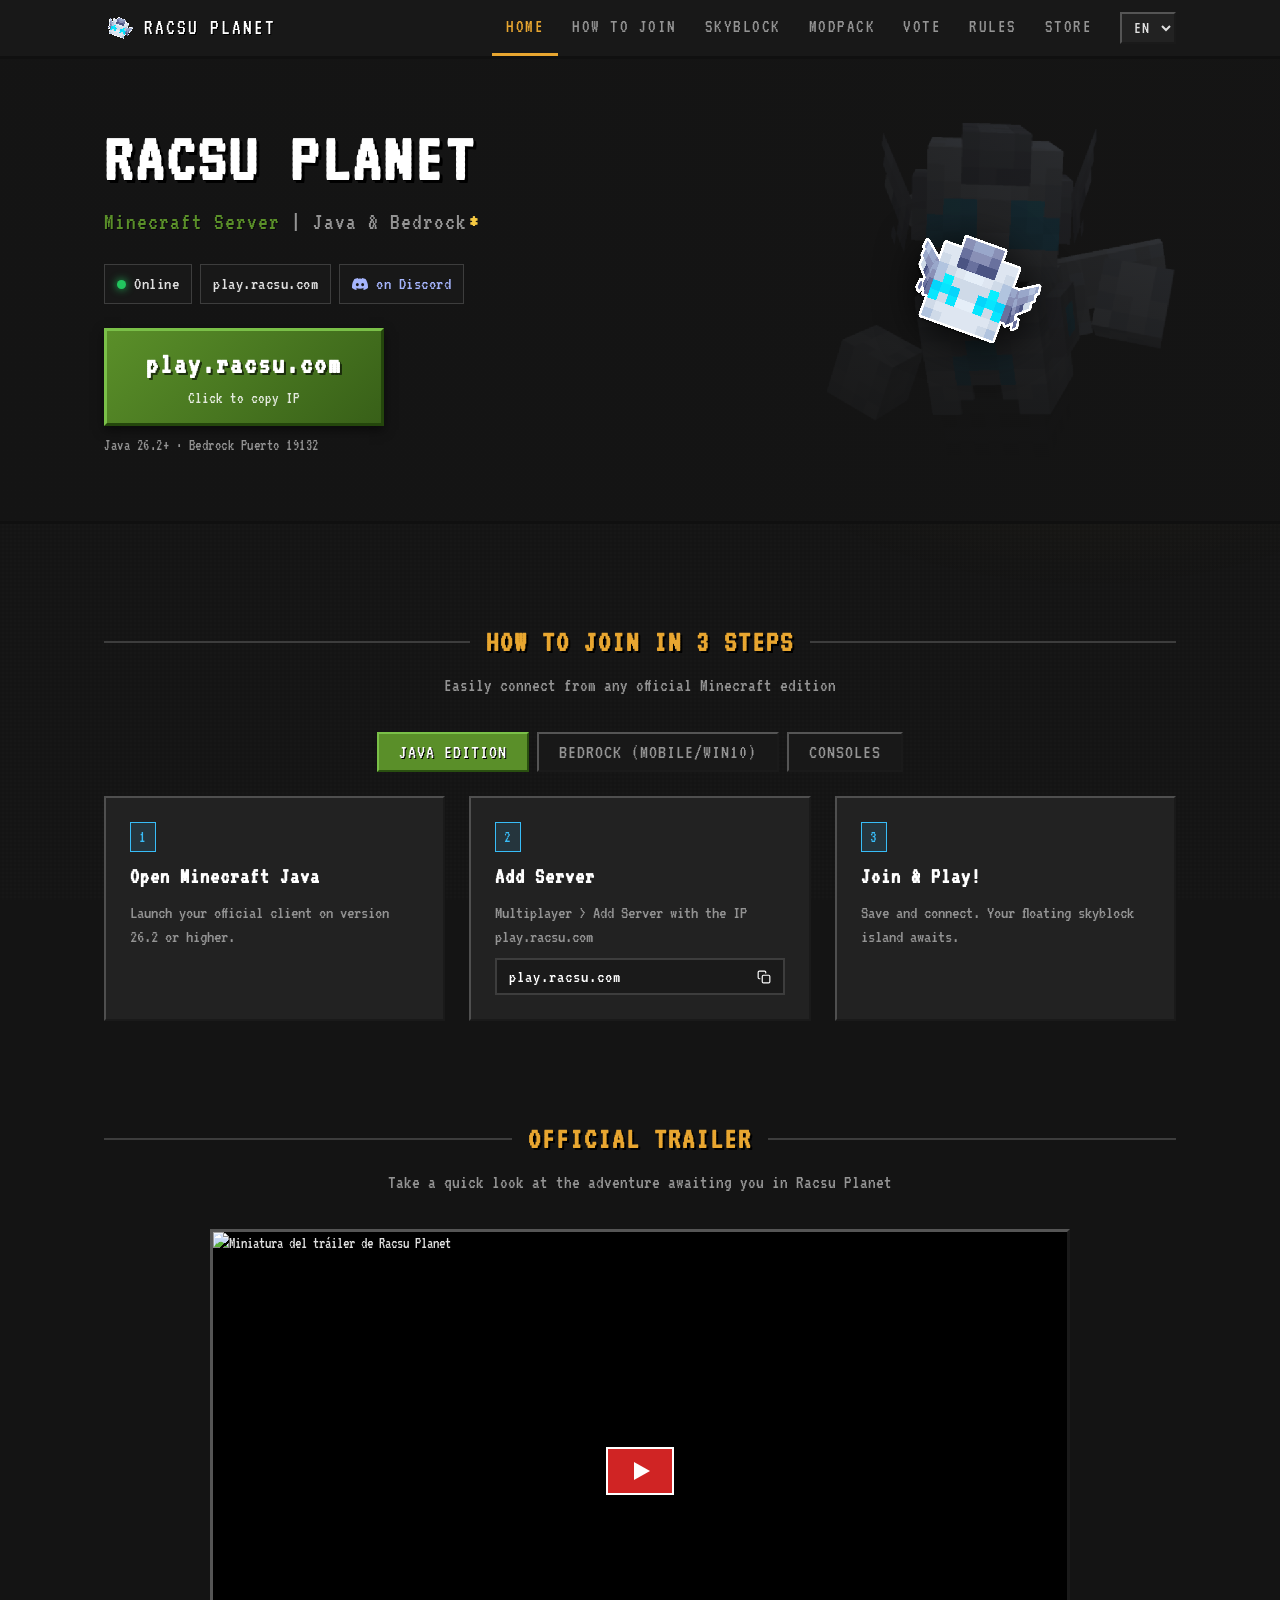
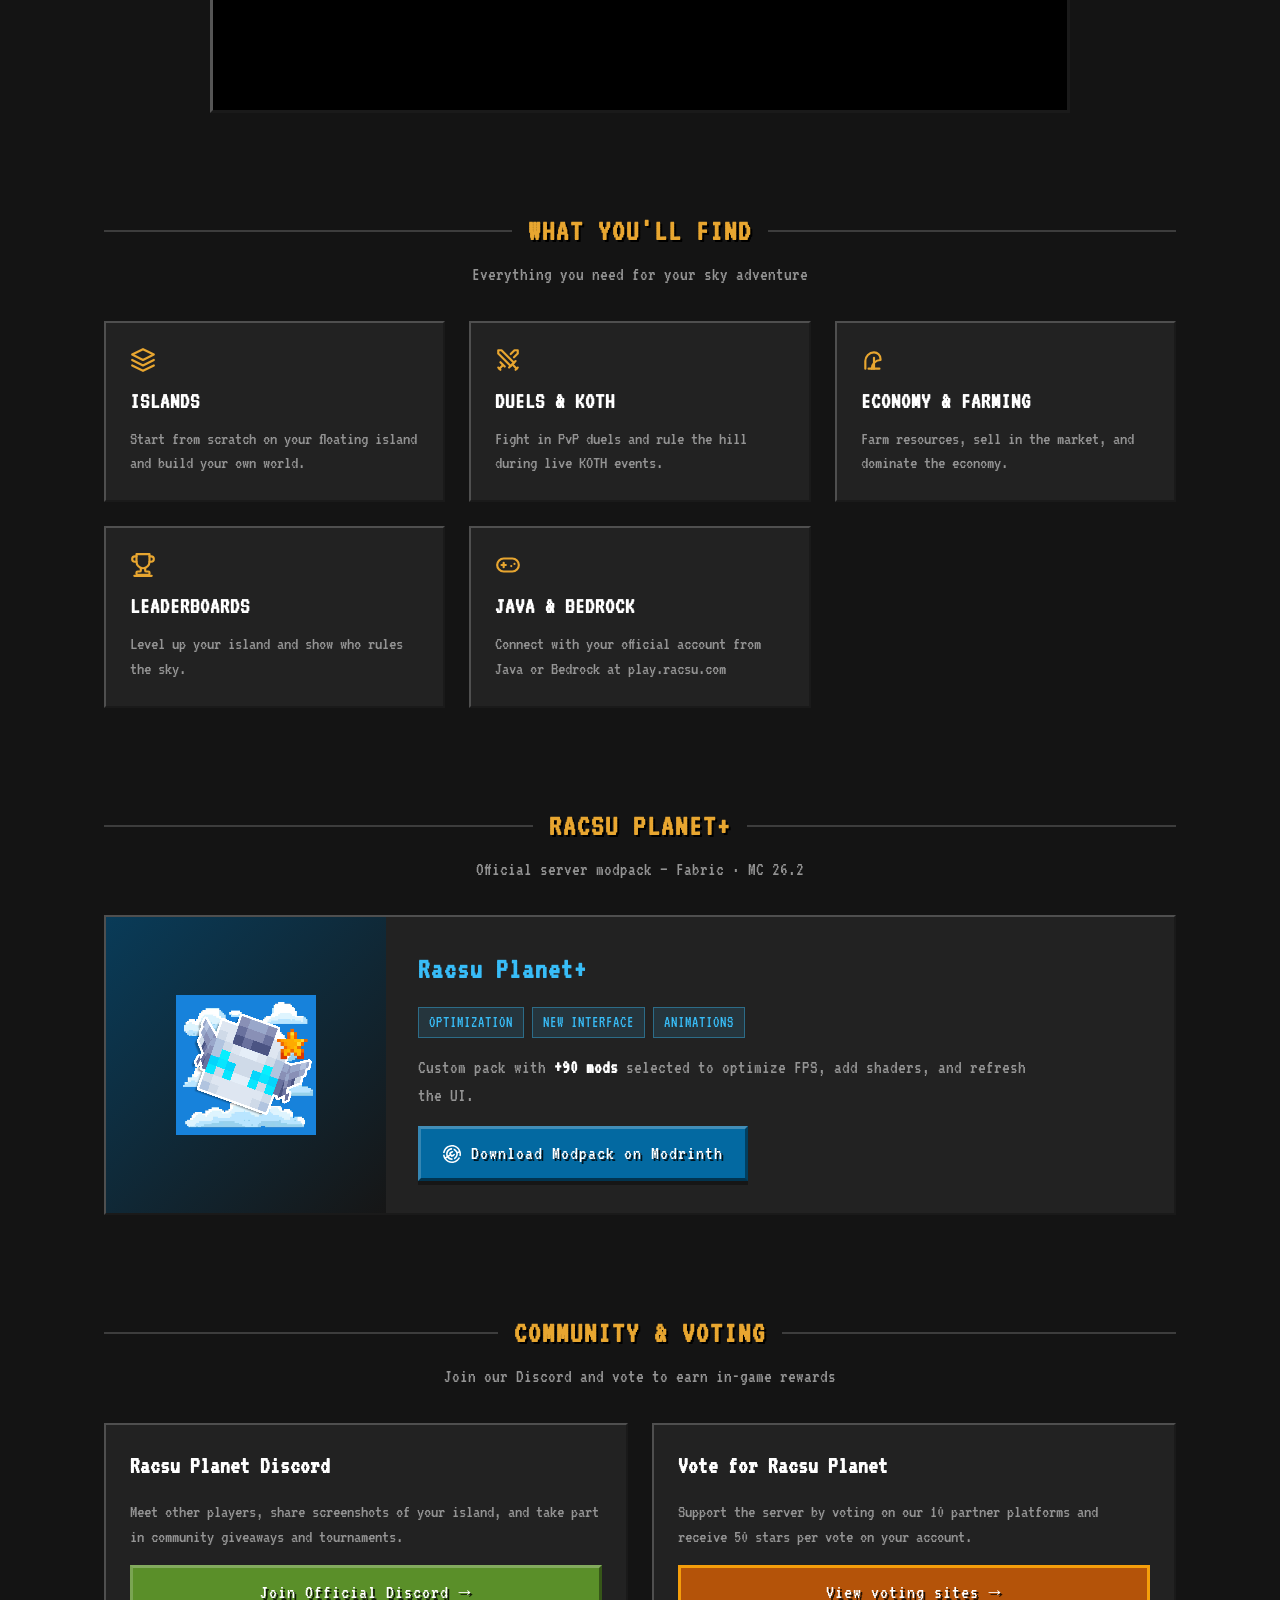
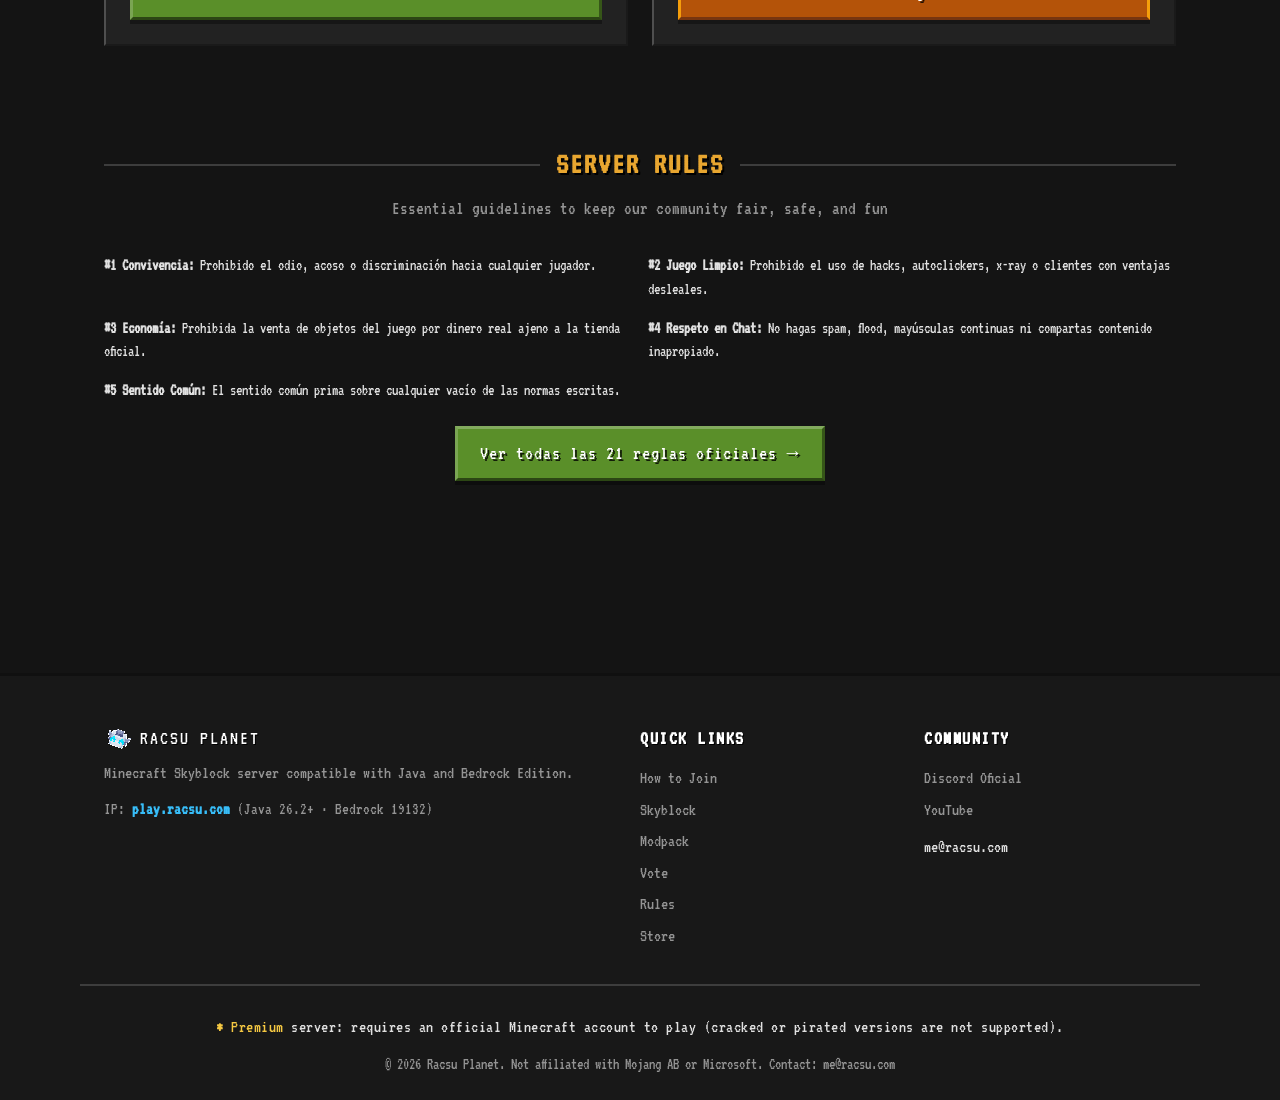
==== commit 7b97a52f: "refactor: remove optional modpack tip under how to join guide" ====
--- a/index.html
+++ b/index.html
@@ -275,12 +275,6 @@
           </div>
         </details>
       </div>
-
-      <!-- Discreet modpack tip -->
-      <p class="guide-subtip">
-        <span data-i18n="guide_modpack_tip">Paso opcional: Instala el modpack oficial Racsu Planet+ para optimizar tu rendimiento.</span>
-        <a href="/modpack" data-i18n="guide_modpack_btn">Ver Modpack →</a>
-      </p>
     </section>
 
     <!-- ═══ 3. TRÁILER OFICIAL ═══ -->
--- a/assets/css/main.css
+++ b/assets/css/main.css
@@ -740,20 +740,6 @@
   margin-left: 8px;
 }
 
-.guide-subtip {
-  text-align: center;
-  margin-top: var(--sp-4);
-  font-size: 1.1rem;
-  color: var(--ore-text-dim);
-}
-
-.guide-subtip a {
-  color: var(--ore-sky);
-  text-decoration: none;
-}
-.guide-subtip a:hover {
-  text-decoration: underline;
-}
 
 .guide-accordion {
   margin-top: var(--sp-4);
